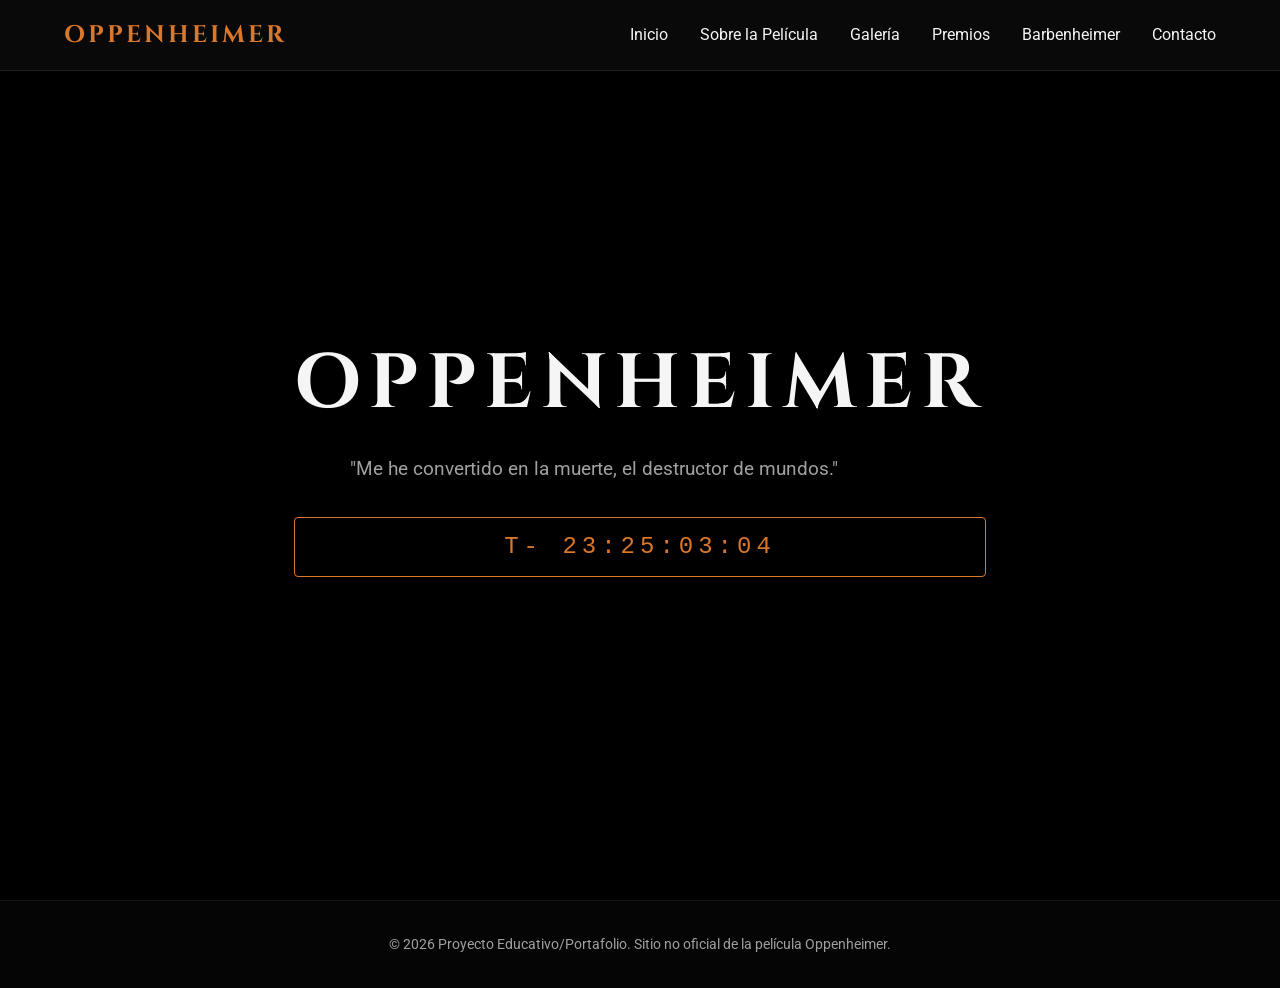
==== index.html @ 6c4d70f6 "Initial commit" ====
<!DOCTYPE html>
<html lang="es">
<head>
    <meta charset="UTF-8">
    <meta name="viewport" content="width=device-width, initial-scale=1.0">
    <title>Oppenheimer | El Destructor de Mundos</title>
    
    <link href="https://fonts.googleapis.com/css2?family=Cinzel:wght@400;700&family=Roboto:wght@300;400;700&display=swap" rel="stylesheet">
    
    <link rel="stylesheet" href="css/styles.css">
</head>
<body>

    <header>
        <nav class="nav-container">
            <a href="index.html" class="logo">OPPENHEIMER</a>
            <ul class="nav-links">
                <li><a href="index.html">Inicio</a></li>
                <li><a href="sobre.html">Sobre la Película</a></li>
                <li><a href="galeria.html">Galería</a></li>
                <li><a href="premios.html">Premios</a></li>
                <li><a href="barbenheimer.html">Barbenheimer</a></li>
                <li><a href="contacto.html">Contacto</a></li>
            </ul>
            <button class="hamburger" aria-label="Menú">
                <span></span><span></span><span></span>
            </button>
        </nav>
    </header>

    <main>
        <section class="hero">
            <video class="hero-video" autoplay loop muted playsinline>
                <source src="img/Particles.mp4" type="video/mp4">
            </video>

            <div class="hero-overlay"></div>

            <div class="hero-content">
                <h1>Oppenheimer</h1>
                <p>"Me he convertido en la muerte, el destructor de mundos."</p>
                <div class="cinematic-timer" id="timer">T- 00:00:00:00</div>
            </div>
        </section>
    </main>

    <footer>
        <p>&copy; 2026 Proyecto Educativo/Portafolio. Sitio no oficial de la película Oppenheimer.</p>
    </footer>

    <script src="js/script.js"></script>
</body>
</html>
---- css/styles.css ----
/* ================= VARIABLES GLOBALES ================= */
:root {
    --bg-color: #0a0a0a;
    --text-main: #f5f5f5;
    --text-muted: #a0a0a0;
    --accent-color: #d9772b; /* Tono fuego/ámbar */
    --font-title: 'Cinzel', serif;
    --font-body: 'Roboto', sans-serif;
    --transition: all 0.3s ease;
}

/* ================= RESET Y BASE ================= */
* { margin: 0; padding: 0; box-sizing: border-box; }
body {
    background-color: var(--bg-color);
    color: var(--text-main);
    font-family: var(--font-body);
    line-height: 1.6;
    overflow-x: hidden;
}
a { text-decoration: none; color: inherit; transition: var(--transition); }
img { max-width: 100%; height: auto; display: block; }

/* ================= NAVEGACIÓN (HEADER) ================= */
header {
    position: fixed;
    top: 0; width: 100%;
    background: rgba(10, 10, 10, 0.9);
    backdrop-filter: blur(10px);
    z-index: 1000;
    border-bottom: 1px solid rgba(255,255,255,0.1);
}
.nav-container {
    display: flex;
    justify-content: space-between;
    align-items: center;
    padding: 1rem 5%;
    max-width: 1400px;
    margin: 0 auto;
}
.logo {
    font-family: var(--font-title);
    font-size: 1.5rem;
    font-weight: 700;
    letter-spacing: 3px;
    color: var(--accent-color);
}
.nav-links {
    display: flex;
    gap: 2rem;
    list-style: none;
}
.nav-links a:hover { color: var(--accent-color); }

/* Menú Hamburguesa */
.hamburger {
    display: none;
    cursor: pointer;
    border: none;
    background: none;
}
.hamburger span {
    display: block;
    width: 25px; height: 2px;
    background-color: var(--text-main);
    margin: 5px 0;
    transition: var(--transition);
}

/* ================= HERO SECTION (INICIO) ================= */
.hero {
    height: 100vh;
    display: flex;
    flex-direction: column;
    justify-content: center;
    align-items: center;
    text-align: center;
    /* Reemplazar con imagen real en producción */
    background: linear-gradient(rgba(0,0,0,0.6), rgba(0,0,0,0.9)), url('hero-placeholder.jpg') center/cover;
    padding: 0 20px;
}
.hero h1 {
    font-family: var(--font-title);
    font-size: clamp(2.5rem, 6vw, 5rem);
    letter-spacing: 8px;
    margin-bottom: 1rem;
    text-transform: uppercase;
}
.hero p {
    font-size: 1.2rem;
    color: var(--text-muted);
    max-width: 600px;
    margin-bottom: 2rem;
}

/* Homenaje innovador al temporizador: Un contador de tiempo cinemático */
.cinematic-timer {
    font-family: monospace;
    font-size: 1.5rem;
    color: var(--accent-color);
    letter-spacing: 5px;
    border: 1px solid var(--accent-color);
    padding: 10px 20px;
    border-radius: 4px;
}

/* ================= FOOTER ================= */
footer {
    text-align: center;
    padding: 2rem;
    background-color: #050505;
    color: var(--text-muted);
    font-size: 0.9rem;
    border-top: 1px solid rgba(255,255,255,0.05);
}

/* ================= RESPONSIVE (MÓVIL) ================= */
@media (max-width: 768px) {
    .hamburger { display: block; }
    .nav-links {
        position: absolute;
        top: 100%; right: -100%;
        width: 100%; height: 100vh;
        background: rgba(10, 10, 10, 0.98);
        flex-direction: column;
        justify-content: center;
        align-items: center;
        transition: var(--transition);
    }
    .nav-links.active { right: 0; }
    /* Animación de la hamburguesa a una "X" */
    .hamburger.active span:nth-child(1) { transform: translateY(7px) rotate(45deg); }
    .hamburger.active span:nth-child(2) { opacity: 0; }
    .hamburger.active span:nth-child(3) { transform: translateY(-7px) rotate(-45deg); }
}

/* ================= CLASES DE UTILIDAD PARA OTRAS PÁGINAS ================= */
.page-header { margin-top: 100px; text-align: center; padding: 2rem 1rem; }
.page-title { font-family: var(--font-title); font-size: 2.5rem; color: var(--accent-color); }
.container { max-width: 1200px; margin: 0 auto; padding: 2rem; }

/* ================= EFECTOS DE GALERÍA MEJORADOS ================= */
.gallery-item {
    cursor: pointer;
}
.gallery-item:focus {
    outline: 3px solid var(--accent-color);
    outline-offset: -3px;
}
/* Capa superpuesta al pasar el cursor */
.gallery-item .overlay {
    position: absolute;
    top: 0; left: 0; width: 100%; height: 100%;
    background: rgba(217, 119, 43, 0.7); /* Tono ámbar translúcido */
    display: flex;
    justify-content: center;
    align-items: center;
    opacity: 0;
    transition: var(--transition);
}
.gallery-item .overlay span {
    color: white;
    font-family: var(--font-title);
    font-size: 1.2rem;
    letter-spacing: 2px;
    transform: translateY(20px);
    transition: var(--transition);
}
.gallery-item:hover .overlay,
.gallery-item:focus .overlay {
    opacity: 1;
}
.gallery-item:hover .overlay span,
.gallery-item:focus .overlay span {
    transform: translateY(0);
}

/* ================= LIGHTBOX ================= */
.lightbox {
    position: fixed;
    top: 0; left: 0; width: 100%; height: 100%;
    background-color: rgba(0, 0, 0, 0.95);
    display: flex;
    justify-content: center;
    align-items: center;
    z-index: 2000;
    opacity: 0;
    visibility: hidden;
    transition: opacity 0.3s ease, visibility 0.3s ease;
    backdrop-filter: blur(5px);
}
.lightbox.active {
    opacity: 1;
    visibility: visible;
}
.lightbox-content {
    max-width: 90%;
    max-height: 90vh;
    transform: scale(0.9);
    transition: transform 0.3s ease;
}
.lightbox.active .lightbox-content {
    transform: scale(1);
}
.lightbox-content img {
    width: 100%;
    height: 100%;
    object-fit: contain;
    box-shadow: 0 10px 40px rgba(0,0,0,0.8);
    border: 1px solid rgba(255,255,255,0.1);
}
.lightbox-close {
    position: absolute;
    top: 20px; right: 30px;
    background: none; border: none;
    color: var(--text-muted);
    font-size: 3rem; cursor: pointer;
    transition: color 0.3s;
    z-index: 2001;
}
.lightbox-close:hover,
.lightbox-close:focus {
    color: var(--accent-color);
    outline: none;
}

/* ================= HERO CON VIDEO LOCAL ================= */
.hero {
    position: relative;
    height: 100vh;
    width: 100%;
    display: flex;
    justify-content: center;
    align-items: center;
    overflow: hidden; 
    background: #000;
}

.hero-video {
    position: absolute;
    top: 0;
    left: 0;
    width: 100%;
    height: 100%;
    /* object-fit: cover es la magia aquí. Asegura que el video cubra toda la pantalla sin deformarse ni achatarse */
    object-fit: cover;
    z-index: 1;
}

/* Capa de sombra para que el texto resalte sobre el fuego/explosiones */
.hero-overlay {
    position: absolute;
    top: 0; left: 0;
    width: 100%; height: 100%;
    background: radial-gradient(circle, rgba(0,0,0,0.5) 0%, rgba(0,0,0,0.9) 100%);
    z-index: 2;
}

.hero-content {
    position: relative;
    z-index: 3;
    text-align: center;
    padding: 0 20px;
}

.hero h1 {
    text-shadow: 0 0 20px rgba(0,0,0,1);
    margin-bottom: 0.5rem;
}
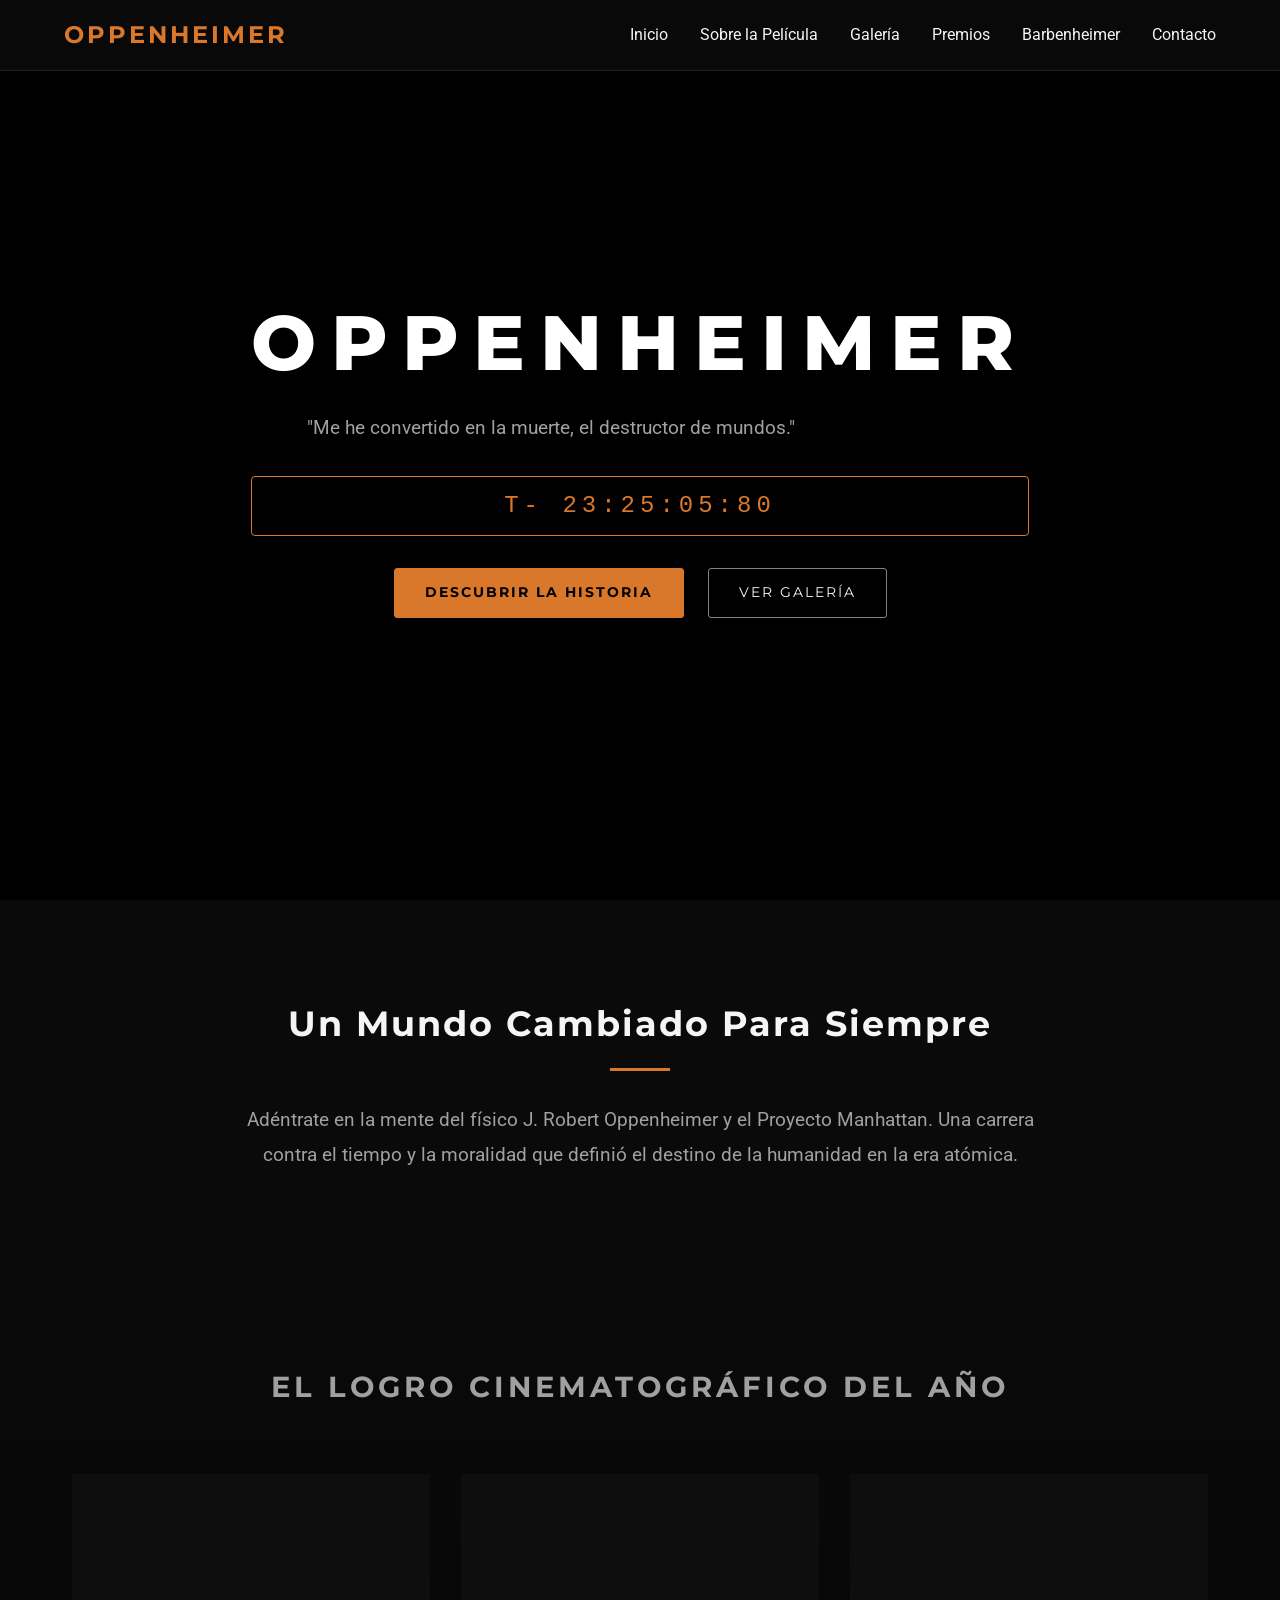
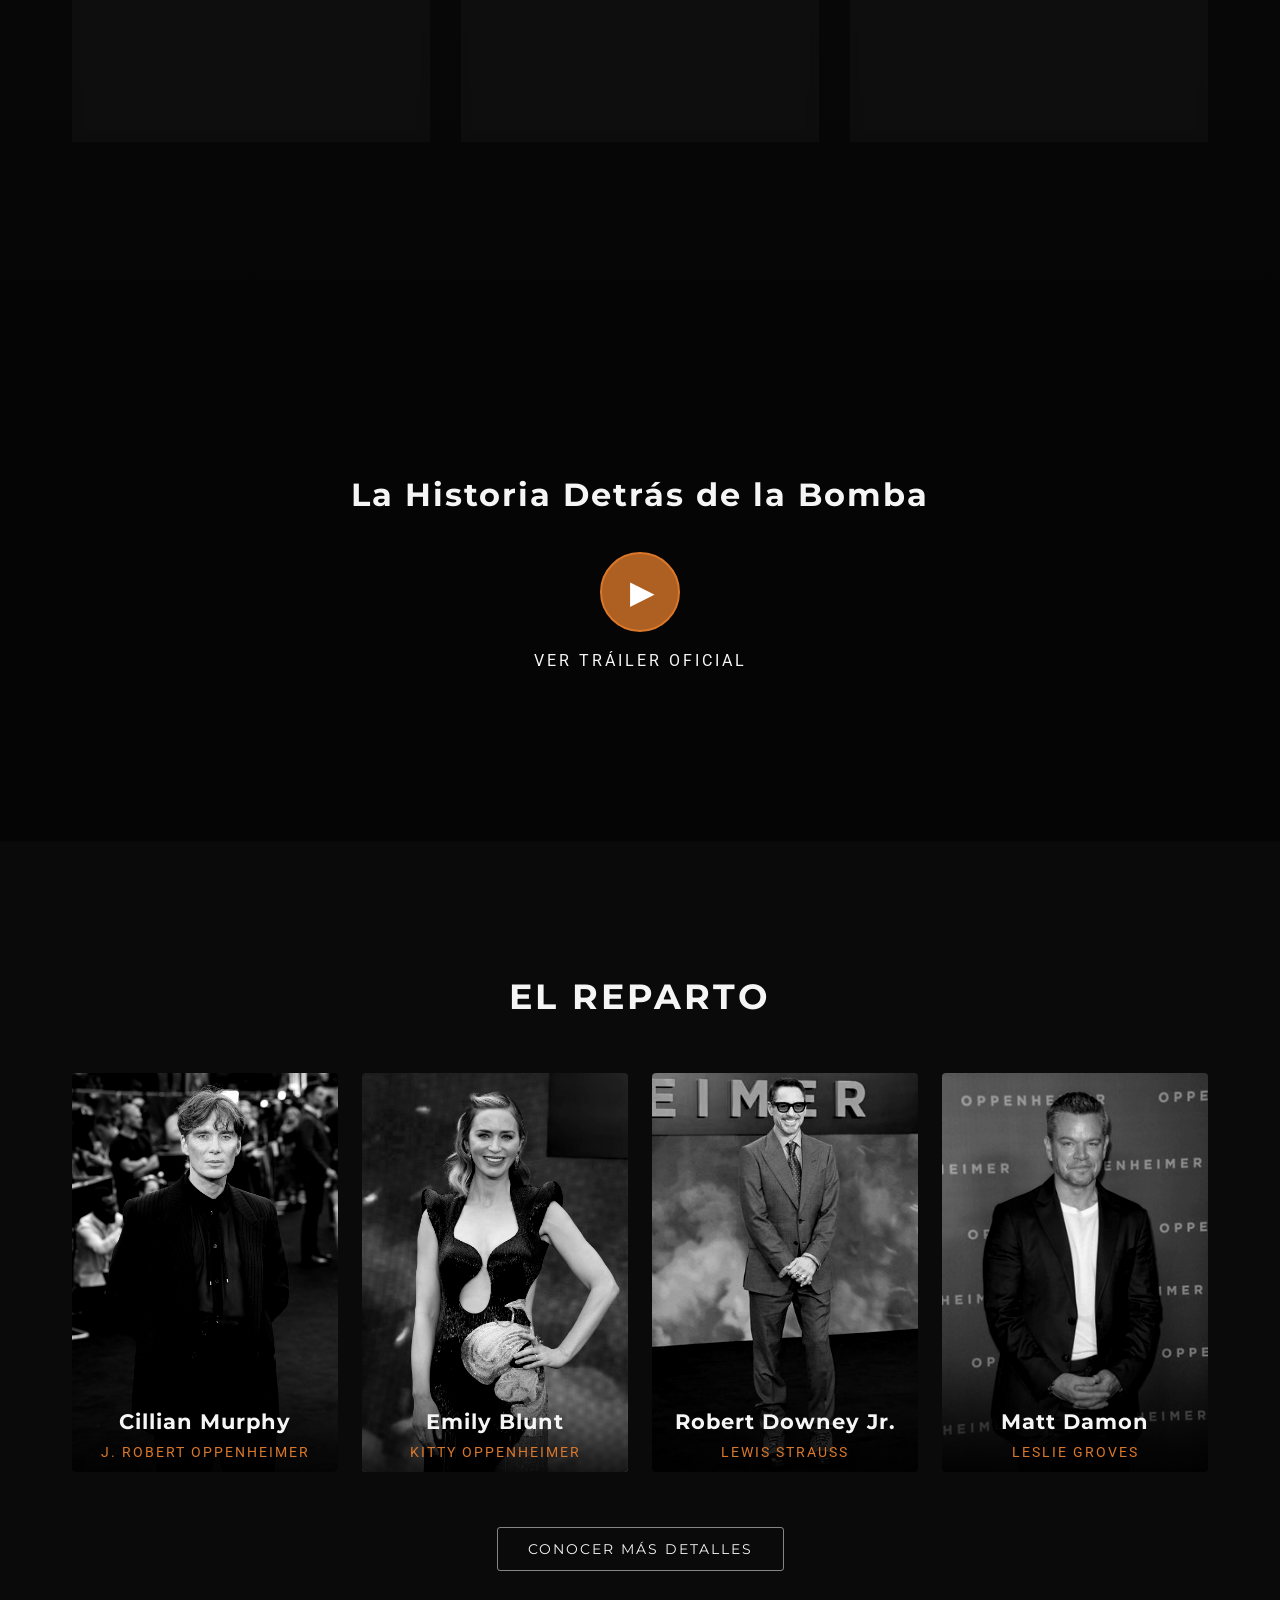
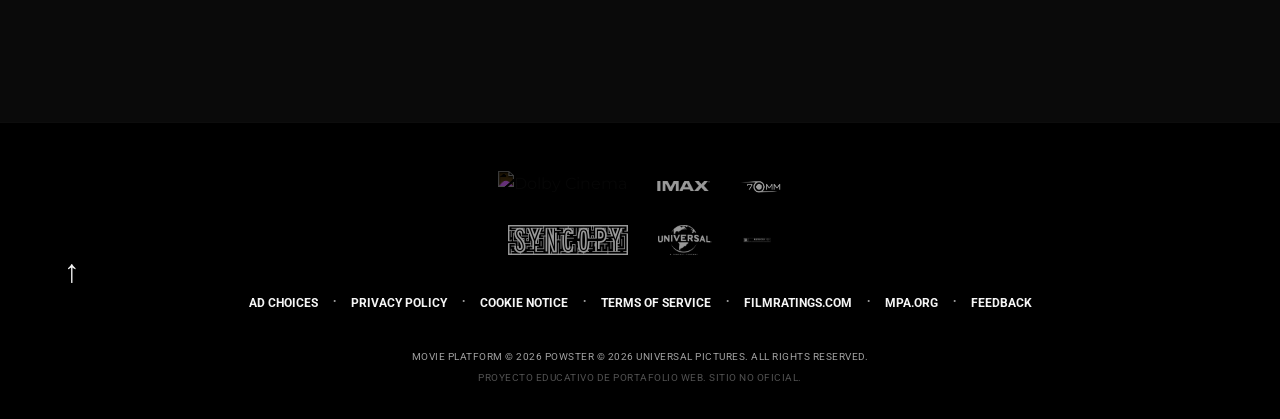
==== commit 18524a5d: "Actualizacion de Inicio Nueva tipografía, apartado de criticas, tráiler y reparto, ademas de un nuev" ====
--- a/index.html
+++ b/index.html
@@ -5,7 +5,7 @@
     <meta name="viewport" content="width=device-width, initial-scale=1.0">
     <title>Oppenheimer | El Destructor de Mundos</title>
     
-    <link href="https://fonts.googleapis.com/css2?family=Cinzel:wght@400;700&family=Roboto:wght@300;400;700&display=swap" rel="stylesheet">
+    <link href="https://fonts.googleapis.com/css2?family=Montserrat:wght@700;800&family=Roboto:wght@300;400;700&display=swap" rel="stylesheet">
     
     <link rel="stylesheet" href="css/styles.css">
 </head>
@@ -37,17 +37,160 @@
             <div class="hero-overlay"></div>
 
             <div class="hero-content">
-                <h1>Oppenheimer</h1>
-                <p>"Me he convertido en la muerte, el destructor de mundos."</p>
-                <div class="cinematic-timer" id="timer">T- 00:00:00:00</div>
+                <h1 class="animate-oppenheimer">Oppenheimer</h1>
+                
+                <p class="animate-fade-up" style="animation-delay: 2.5s;">"Me he convertido en la muerte, el destructor de mundos."</p>
+                <div class="cinematic-timer animate-fade-up" id="timer" style="animation-delay: 3.0s;">T- 00:00:00:00</div>
+                
+                <div class="hero-buttons animate-fade-up" style="animation-delay: 3.5s;">
+                    <a href="sobre.html" class="btn-primary">Descubrir la Historia</a>
+                    <a href="galeria.html" class="btn-secondary">Ver Galería</a>
+                </div>
             </div>
         </section>
+
+        <section class="home-intro container">
+            <div class="intro-content">
+                <h2 class="intro-title">Un Mundo Cambiado Para Siempre</h2>
+                <div class="intro-divider"></div>
+                <p class="intro-text">
+                    Adéntrate en la mente del físico J. Robert Oppenheimer y el Proyecto Manhattan. 
+                    Una carrera contra el tiempo y la moralidad que definió el destino de la humanidad en la era atómica.
+                </p>
+            </div>
+        </section>
+
+        <section class="reviews-section">
+            <div class="container">
+                <h2 class="reviews-title">El Logro Cinematográfico del Año</h2>
+                
+                <div class="reviews-grid">
+                    <div class="review-card animate-fade-up">
+                        <div class="stars">★★★★★</div>
+                        <p class="quote">"Una obra maestra monumental. Visualmente asombrosa y moralmente compleja."</p>
+                        <p class="author">- The New York Times</p>
+                    </div>
+                    
+                    <div class="review-card animate-fade-up" style="animation-delay: 0.2s;">
+                        <div class="stars">★★★★★</div>
+                        <p class="quote">"Christopher Nolan en su máxima expresión. Cillian Murphy entrega la actuación de su vida."</p>
+                        <p class="author">- Empire Magazine</p>
+                    </div>
+                    
+                    <div class="review-card animate-fade-up" style="animation-delay: 0.4s;">
+                        <div class="stars">★★★★★</div>
+                        <p class="quote">"El thriller histórico más tenso, espectacular y fascinante de la década."</p>
+                        <p class="author">- Variety</p>
+                    </div>
+                </div>
+            </div>
+        </section>
+
+        <section class="trailer-section">
+            <div class="trailer-bg">
+                <div class="trailer-overlay"></div>
+                
+                <div class="trailer-content animate-fade-up">
+                    <h2 class="trailer-title">La Historia Detrás de la Bomba</h2>
+                    <button class="play-btn" id="openTrailerBtn" aria-label="Reproducir Tráiler">
+                        <span class="play-icon">▶</span>
+                    </button>
+                    <p class="trailer-subtitle">Ver Tráiler Oficial</p>
+                </div>
+            </div>
+        </section>
+    </main> <div class="video-modal" id="videoModal" aria-hidden="true">
+        <button class="modal-close" id="closeTrailerBtn" aria-label="Cerrar video">&times;</button>
+        <div class="modal-content">
+            <div class="iframe-container" id="iframeContainer"></div>
+        </div>
+    </div>
+
+    <section class="cast-section">
+            <div class="container">
+                <h2 class="section-title animate-fade-up">El Reparto</h2>
+                
+                <div class="cast-grid">
+                    <div class="cast-card animate-fade-up" style="animation-delay: 0.1s;">
+                        <img src="img/Cillian.webp" alt="Cillian Murphy" class="cast-img" onerror="this.src='https://images.unsplash.com/photo-1506794778202-cad84cf45f1d?q=80&w=400&auto=format&fit=crop'; this.style.filter='grayscale(100%)'">
+                        <div class="cast-info">
+                            <h3>Cillian Murphy</h3>
+                            <p>J. Robert Oppenheimer</p>
+                        </div>
+                    </div>
+                    
+                    <div class="cast-card animate-fade-up" style="animation-delay: 0.2s;">
+                        <img src="img/Emily.avif" alt="Emily Blunt" class="cast-img" onerror="this.src='https://images.unsplash.com/photo-1534528741775-53994a69daeb?q=80&w=400&auto=format&fit=crop'; this.style.filter='grayscale(100%)'">
+                        <div class="cast-info">
+                            <h3>Emily Blunt</h3>
+                            <p>Kitty Oppenheimer</p>
+                        </div>
+                    </div>
+                    
+                    <div class="cast-card animate-fade-up" style="animation-delay: 0.3s;">
+                        <img src="img/Robert.jpg" alt="Robert Downey Jr." class="cast-img" onerror="this.src='https://images.unsplash.com/photo-1507003211169-0a1dd7228f2d?q=80&w=400&auto=format&fit=crop'; this.style.filter='grayscale(100%)'">
+                        <div class="cast-info">
+                            <h3>Robert Downey Jr.</h3>
+                            <p>Lewis Strauss</p>
+                        </div>
+                    </div>
+                    
+                    <div class="cast-card animate-fade-up" style="animation-delay: 0.4s;">
+                        <img src="img/Matt.jpg" alt="Matt Damon" class="cast-img" onerror="this.src='https://images.unsplash.com/photo-1492562080023-ab3db95bfbce?q=80&w=400&auto=format&fit=crop'; this.style.filter='grayscale(100%)'">
+                        <div class="cast-info">
+                            <h3>Matt Damon</h3>
+                            <p>Leslie Groves</p>
+                        </div>
+                    </div>
+                </div>
+
+                <div class="cast-action animate-fade-up" style="animation-delay: 0.5s;">
+                    <a href="sobre.html" class="btn-secondary">Conocer más detalles</a>
+                </div>
+            </div>
+        </section>
+
     </main>
 
     <footer>
-        <p>&copy; 2026 Proyecto Educativo/Portafolio. Sitio no oficial de la película Oppenheimer.</p>
+        <button class="back-to-top" id="backToTop" aria-label="Volver arriba">↑</button>
+
+        <div class="footer-content">
+            <div class="footer-logos tech-logos">
+                <img src="img/dolby.png" alt="Dolby Cinema">
+                <img src="img/imax.png" alt="IMAX">
+                <img src="img/70mm.png" alt="70MM FILM">
+            </div>
+
+            <div class="footer-logos studio-logos">
+                <img src="img/Syncopy.png" alt="Syncopy">
+                <img src="img/Universal.png" alt="Universal Pictures">
+                <img src="img/rated-r.png" alt="Rated R"> 
+            </div>
+
+            <ul class="footer-links">
+                <li><a href="#">Ad Choices</a></li>
+                <li class="separator">•</li>
+                <li><a href="#">Privacy Policy</a></li>
+                <li class="separator">•</li>
+                <li><a href="#">Cookie Notice</a></li>
+                <li class="separator">•</li>
+                <li><a href="#">Terms of Service</a></li>
+                <li class="separator">•</li>
+                <li><a href="#">Filmratings.com</a></li>
+                <li class="separator">•</li>
+                <li><a href="#">MPA.ORG</a></li>
+                <li class="separator">•</li>
+                <li><a href="#">Feedback</a></li>
+            </ul>
+
+            <div class="footer-copyright">
+                <p>MOVIE PLATFORM © 2026 POWSTER &copy; 2026 Universal Pictures. ALL RIGHTS RESERVED.</p>
+                <p style="margin-top: 5px; opacity: 0.5;">Proyecto educativo de portafolio web. Sitio no oficial.</p>
+            </div>
+        </div>
     </footer>
 
     <script src="js/script.js"></script>
 </body>
-</html>+</html>
--- a/css/styles.css
+++ b/css/styles.css
@@ -3,8 +3,9 @@
     --bg-color: #0a0a0a;
     --text-main: #f5f5f5;
     --text-muted: #a0a0a0;
-    --accent-color: #d9772b; /* Tono fuego/ámbar */
-    --font-title: 'Cinzel', serif;
+    --accent-color: #d9772b; 
+    /* Cambiamos Cinzel por Montserrat */
+    --font-title: 'Montserrat', sans-serif;
     --font-body: 'Roboto', sans-serif;
     --transition: all 0.3s ease;
 }
@@ -82,9 +83,11 @@
 .hero h1 {
     font-family: var(--font-title);
     font-size: clamp(2.5rem, 6vw, 5rem);
-    letter-spacing: 8px;
+    font-weight: 800; /* Extra bold para Montserrat */
+    text-transform: uppercase;
+    text-shadow: 0 0 20px rgba(0,0,0,1);
     margin-bottom: 1rem;
-    text-transform: uppercase;
+    color: white;
 }
 .hero p {
     font-size: 1.2rem;
@@ -105,13 +108,126 @@
 }
 
 /* ================= FOOTER ================= */
+/* ================= FOOTER ESTILO HOLLYWOOD ================= */
 footer {
-    text-align: center;
-    padding: 2rem;
-    background-color: #050505;
+    background-color: #000; /* Fondo negro puro como en la imagen */
+    padding: 3rem 5% 2rem 5%; /* Más espacio arriba y abajo */
+    border-top: 1px solid rgba(255,255,255,0.05);
+    position: relative;
+    font-family: var(--font-body);
+}
+
+.footer-content {
+    max-width: 1200px;
+    margin: 0 auto;
+    display: flex;
+    flex-direction: column;
+    align-items: center;
+    gap: 1.5rem;
+}
+
+/* El botón de flecha a la izquierda */
+.back-to-top {
+    position: absolute;
+    left: 5%;
+    top: 50%;
+    transform: translateY(-50%);
+    background: transparent;
+    border: none;
+    color: var(--text-main);
+    font-size: 2rem;
+    font-weight: 300;
+    cursor: pointer;
+    transition: var(--transition);
+}
+
+.back-to-top:hover {
+    color: var(--accent-color);
+    transform: translateY(-50%) scale(1.2); /* Efecto al pasar el mouse */
+}
+
+/* Estructura para los logos */
+.footer-logos {
+    display: flex;
+    flex-wrap: wrap;
+    justify-content: center;
+    align-items: center;
+    gap: 30px;
+}
+
+/* Estilos de los logos */
+.footer-logos img {
+    height: 30px; 
+    /* AQUÍ ESTÁ LA MAGIA: invert(1) vuelve el negro en blanco puro */
+    filter: invert(1);
+    opacity: 0.6; /* Los dejamos un poco transparentes para que no brillen demasiado */
+    transition: var(--transition);
+    
+    color: var(--text-main); 
+    font-family: var(--font-title);
+}
+
+/* Al pasar el mouse */
+.footer-logos img:hover {
+    opacity: 1; /* Al pasar el mouse se vuelven 100% blancos y opacos */
+    /* Mantenemos el invert(1) para que sigan siendo blancos */
+    filter: invert(1);
+}
+
+/* Enlaces legales */
+.footer-links {
+    display: flex;
+    flex-wrap: wrap;
+    justify-content: center;
+    align-items: center;
+    list-style: none;
+    gap: 15px;
+    margin-top: 10px;
+}
+
+.footer-links a {
+    color: var(--text-main);
+    font-size: 0.75rem;
+    font-weight: bold;
+    text-transform: uppercase;
+}
+
+.footer-links a:hover {
+    color: var(--accent-color);
+}
+
+.footer-links .separator {
     color: var(--text-muted);
-    font-size: 0.9rem;
-    border-top: 1px solid rgba(255,255,255,0.05);
+    font-size: 0.6rem;
+}
+
+/* Copyright */
+.footer-copyright {
+    text-align: center;
+    font-size: 0.65rem;
+    color: var(--text-muted);
+    text-transform: uppercase;
+    letter-spacing: 0.5px;
+    margin-top: 10px;
+}
+
+/* Ajustes para teléfonos móviles */
+@media (max-width: 768px) {
+    .back-to-top {
+        position: relative;
+        left: auto;
+        top: auto;
+        transform: none;
+        margin-bottom: 2rem;
+        display: block;
+        width: 100%;
+    }
+    .back-to-top:hover {
+        transform: scale(1.1);
+    }
+    .footer-logos img {
+        height: 25px; /* Logos un poco más chicos en móvil */
+    }
 }
 
 /* ================= RESPONSIVE (MÓVIL) ================= */
@@ -266,4 +382,414 @@
 .hero h1 {
     text-shadow: 0 0 20px rgba(0,0,0,1);
     margin-bottom: 0.5rem;
+}
+
+/* ================= ANIMACIONES DE ENTRADA ================= */
+@keyframes fadeInUp {
+    from {
+        opacity: 0;
+        transform: translateY(30px);
+    }
+    to {
+        opacity: 1;
+        transform: translateY(0);
+    }
+}
+
+.animate-fade-up {
+    opacity: 0; /* Oculto inicialmente */
+    animation: fadeInUp 1s cubic-bezier(0.2, 0.8, 0.2, 1) forwards;
+}
+
+/* ================= BOTONES DEL HERO ================= */
+.hero-buttons {
+    margin-top: 2rem;
+    display: flex;
+    gap: 1.5rem;
+    justify-content: center;
+    flex-wrap: wrap; /* Para que en móviles se apilen si no caben */
+}
+
+.btn-primary, .btn-secondary {
+    padding: 12px 30px;
+    font-family: var(--font-title);
+    text-transform: uppercase;
+    letter-spacing: 2px;
+    font-size: 0.9rem;
+    border-radius: 3px;
+    transition: var(--transition);
+}
+
+.btn-primary {
+    background-color: var(--accent-color);
+    color: #000;
+    border: 1px solid var(--accent-color);
+    font-weight: bold;
+}
+
+.btn-primary:hover {
+    background-color: transparent;
+    color: var(--accent-color);
+    box-shadow: 0 0 15px rgba(217, 119, 43, 0.5);
+}
+
+.btn-secondary {
+    background-color: transparent;
+    color: var(--text-main);
+    border: 1px solid rgba(255, 255, 255, 0.5);
+}
+
+.btn-secondary:hover {
+    border-color: var(--text-main);
+    background-color: rgba(255, 255, 255, 0.1);
+}
+
+/* ================= SECCIÓN DE INTRODUCCIÓN (HOME) ================= */
+.home-intro {
+    padding: 6rem 20px;
+    text-align: center;
+    background-color: var(--bg-color);
+    position: relative;
+    z-index: 5; /* Para asegurar que pase por encima del footer */
+}
+
+.intro-content {
+    max-width: 800px;
+    margin: 0 auto;
+}
+
+.intro-title {
+    font-family: var(--font-title);
+    font-size: 2.2rem;
+    color: var(--text-main);
+    margin-bottom: 1rem;
+    letter-spacing: 2px;
+}
+
+.intro-divider {
+    width: 60px;
+    height: 3px;
+    background-color: var(--accent-color);
+    margin: 0 auto 2rem auto;
+}
+
+.intro-text {
+    font-size: 1.2rem;
+    color: var(--text-muted);
+    line-height: 1.8;
+}
+
+/* ================= ANIMACIÓN ESTILO OPPENHEIMER (TÍTULO PRINCIPAL) ================= */
+@keyframes oppenheimerReveal {
+    0% {
+        opacity: 0;
+        filter: blur(20px); /* Empieza súper borroso, como humo/radiación */
+        letter-spacing: 40px; /* Letras muy separadas */
+        transform: scale(1.15); /* Ligeramente más grande */
+    }
+    40% {
+        opacity: 0.8;
+        filter: blur(5px); /* Se va enfocando */
+    }
+    100% {
+        opacity: 1;
+        filter: blur(0); /* Nítido al final */
+        letter-spacing: 15px; /* El espaciado oficial que configuramos */
+        transform: scale(1); /* Tamaño normal */
+    }
+}
+
+.animate-oppenheimer {
+    opacity: 0;
+    /* La animación dura 4 segundos para máxima tensión dramática */
+    animation: oppenheimerReveal 4s cubic-bezier(0.25, 0.1, 0.25, 1) forwards;
+}
+
+/* ================= SECCIÓN DE CRÍTICAS ================= */
+.reviews-section {
+    background: linear-gradient(to bottom, var(--bg-color), #050505);
+    padding: 4rem 20px 8rem 20px;
+    text-align: center;
+}
+
+.reviews-title {
+    font-family: var(--font-title);
+    font-size: 1.8rem;
+    color: var(--text-muted);
+    text-transform: uppercase;
+    letter-spacing: 4px;
+    margin-bottom: 4rem;
+}
+
+.reviews-grid {
+    display: grid;
+    grid-template-columns: repeat(auto-fit, minmax(300px, 1fr));
+    gap: 2rem;
+    max-width: 1200px;
+    margin: 0 auto;
+}
+
+.review-card {
+    background: rgba(25, 25, 25, 0.4);
+    border-top: 2px solid var(--accent-color); /* Línea naranja superior */
+    padding: 2.5rem 2rem;
+    border-radius: 4px;
+    transition: var(--transition);
+    /* Aplicamos un ligero desenfoque al fondo de la tarjeta */
+    backdrop-filter: blur(5px); 
+}
+
+.review-card:hover {
+    transform: translateY(-10px); /* Se levanta al pasar el mouse */
+    background: rgba(25, 25, 25, 0.8);
+    box-shadow: 0 10px 30px rgba(0,0,0,0.5);
+}
+
+.stars {
+    color: var(--accent-color);
+    font-size: 1.5rem;
+    margin-bottom: 1rem;
+    letter-spacing: 2px;
+}
+
+.quote {
+    font-size: 1.1rem;
+    font-style: italic;
+    color: var(--text-main);
+    line-height: 1.6;
+    margin-bottom: 1.5rem;
+}
+
+.author {
+    font-family: var(--font-title);
+    font-size: 0.85rem;
+    font-weight: 700;
+    color: var(--text-muted);
+    text-transform: uppercase;
+    letter-spacing: 1px;
+}
+
+/* ================= SECCIÓN DEL TRÁILER ================= */
+.trailer-section {
+    width: 100%;
+    position: relative;
+    padding: 0;
+}
+
+.trailer-bg {
+    position: relative;
+    height: 60vh;
+    min-height: 400px;
+    display: flex;
+    justify-content: center;
+    align-items: center;
+    /* Nota: Reemplaza esto con una foto espectacular de la peli en tu carpeta img/ */
+    background: url('/OppenherimerWeb/img/Explocion.jpeg') center/cover no-repeat;
+    background-color: #111; /* Fondo de seguridad por si no hay imagen */
+}
+
+.trailer-overlay {
+    position: absolute;
+    top: 0; left: 0; width: 100%; height: 100%;
+    background: rgba(0,0,0,0.7);
+    transition: var(--transition);
+}
+
+.trailer-bg:hover .trailer-overlay {
+    background: rgba(0,0,0,0.5); /* Se aclara al pasar el mouse */
+}
+
+.trailer-content {
+    position: relative;
+    z-index: 2;
+    text-align: center;
+}
+
+.trailer-title {
+    font-family: var(--font-title);
+    font-size: 2rem;
+    color: var(--text-main);
+    margin-bottom: 2rem;
+    letter-spacing: 2px;
+}
+
+/* El botón de Play */
+.play-btn {
+    width: 80px;
+    height: 80px;
+    border-radius: 50%;
+    background: rgba(217, 119, 43, 0.8); /* Tono ámbar */
+    border: 2px solid var(--accent-color);
+    color: #fff;
+    font-size: 2rem;
+    display: flex;
+    justify-content: center;
+    align-items: center;
+    margin: 0 auto 1rem auto;
+    cursor: pointer;
+    /* Efecto de rebote al crecer */
+    transition: all 0.4s cubic-bezier(0.175, 0.885, 0.32, 1.275);
+    padding-left: 5px; /* Centra visualmente el icono del triángulo */
+}
+
+.play-btn:hover {
+    transform: scale(1.15);
+    background: var(--accent-color);
+    box-shadow: 0 0 30px rgba(217, 119, 43, 0.6); /* Brillo radiactivo */
+}
+
+.trailer-subtitle {
+    font-size: 1rem;
+    color: var(--text-main);
+    text-transform: uppercase;
+    letter-spacing: 3px;
+    margin-top: 15px;
+}
+
+/* ================= MODAL DEL VIDEO ================= */
+.video-modal {
+    position: fixed;
+    top: 0; left: 0; width: 100%; height: 100%;
+    background-color: rgba(0, 0, 0, 0.95);
+    display: flex;
+    justify-content: center;
+    align-items: center;
+    z-index: 3000; /* Súper alto para estar por encima de todo */
+    opacity: 0;
+    visibility: hidden;
+    transition: opacity 0.3s ease, visibility 0.3s ease;
+    backdrop-filter: blur(10px);
+}
+
+.video-modal.active {
+    opacity: 1;
+    visibility: visible;
+}
+
+.modal-content {
+    width: 90%;
+    max-width: 1000px;
+    transform: scale(0.9);
+    transition: transform 0.3s ease;
+}
+
+.video-modal.active .modal-content {
+    transform: scale(1);
+}
+
+/* El contenedor mantiene la proporción 16:9 del cine */
+.iframe-container {
+    position: relative;
+    width: 100%;
+    padding-bottom: 56.25%; 
+    background: #000;
+    box-shadow: 0 10px 40px rgba(0,0,0,0.8);
+    border: 1px solid rgba(255,255,255,0.1);
+}
+
+.iframe-container iframe {
+    position: absolute;
+    top: 0; left: 0; width: 100%; height: 100%;
+}
+
+.modal-close {
+    position: absolute;
+    top: 20px; right: 30px;
+    background: none; border: none;
+    color: var(--text-muted);
+    font-size: 3rem; cursor: pointer;
+    transition: color 0.3s;
+    z-index: 3001;
+}
+
+.modal-close:hover {
+    color: var(--accent-color);
+}
+
+/* ================= SECCIÓN DE REPARTO ================= */
+.cast-section {
+    padding: 6rem 20px 8rem 20px;
+    background-color: var(--bg-color); /* Fondo oscuro liso */
+}
+
+.section-title {
+    font-family: var(--font-title);
+    font-size: 2.2rem;
+    color: var(--text-main);
+    text-align: center;
+    margin-bottom: 3rem;
+    text-transform: uppercase;
+    letter-spacing: 3px;
+}
+
+.cast-grid {
+    display: grid;
+    /* Esto hace que las tarjetas se adapten solas: en PC se ven 4, en tablet 2 y en móvil 1 */
+    grid-template-columns: repeat(auto-fit, minmax(220px, 1fr));
+    gap: 1.5rem;
+    max-width: 1200px;
+    margin: 0 auto;
+}
+
+.cast-card {
+    position: relative;
+    border-radius: 4px;
+    overflow: hidden;
+    cursor: pointer;
+    background: #111;
+    aspect-ratio: 2/3; /* Proporción obligatoria de retrato fotográfico */
+}
+
+/* Imagen base en Blanco y Negro */
+.cast-img {
+    width: 100%;
+    height: 100%;
+    object-fit: cover;
+    filter: grayscale(100%) contrast(120%);
+    transition: all 0.5s cubic-bezier(0.25, 0.46, 0.45, 0.94);
+}
+
+/* Efecto al pasar el mouse: Vuelve a color y hace un leve zoom */
+.cast-card:hover .cast-img {
+    filter: grayscale(0%) contrast(100%);
+    transform: scale(1.08);
+}
+
+/* Información del actor (Nombres) */
+.cast-info {
+    position: absolute;
+    bottom: 0;
+    left: 0;
+    width: 100%;
+    padding: 3rem 1rem 1.5rem 1rem;
+    /* Gradiente oscuro de abajo hacia arriba para que el texto se lea bien */
+    background: linear-gradient(to top, rgba(0,0,0,0.95) 0%, rgba(0,0,0,0) 100%);
+    text-align: center;
+    transform: translateY(15px); /* Un poco bajado por defecto */
+    transition: all 0.4s ease;
+}
+
+.cast-card:hover .cast-info {
+    transform: translateY(0); /* Sube al pasar el mouse */
+}
+
+.cast-info h3 {
+    font-family: var(--font-title);
+    color: var(--text-main);
+    font-size: 1.3rem;
+    margin-bottom: 0.2rem;
+    letter-spacing: 1px;
+}
+
+.cast-info p {
+    color: var(--accent-color); /* El color naranja/ámbar */
+    font-size: 0.85rem;
+    text-transform: uppercase;
+    letter-spacing: 2px;
+}
+
+/* Botón central debajo del reparto */
+.cast-action {
+    text-align: center;
+    margin-top: 4rem;
 }
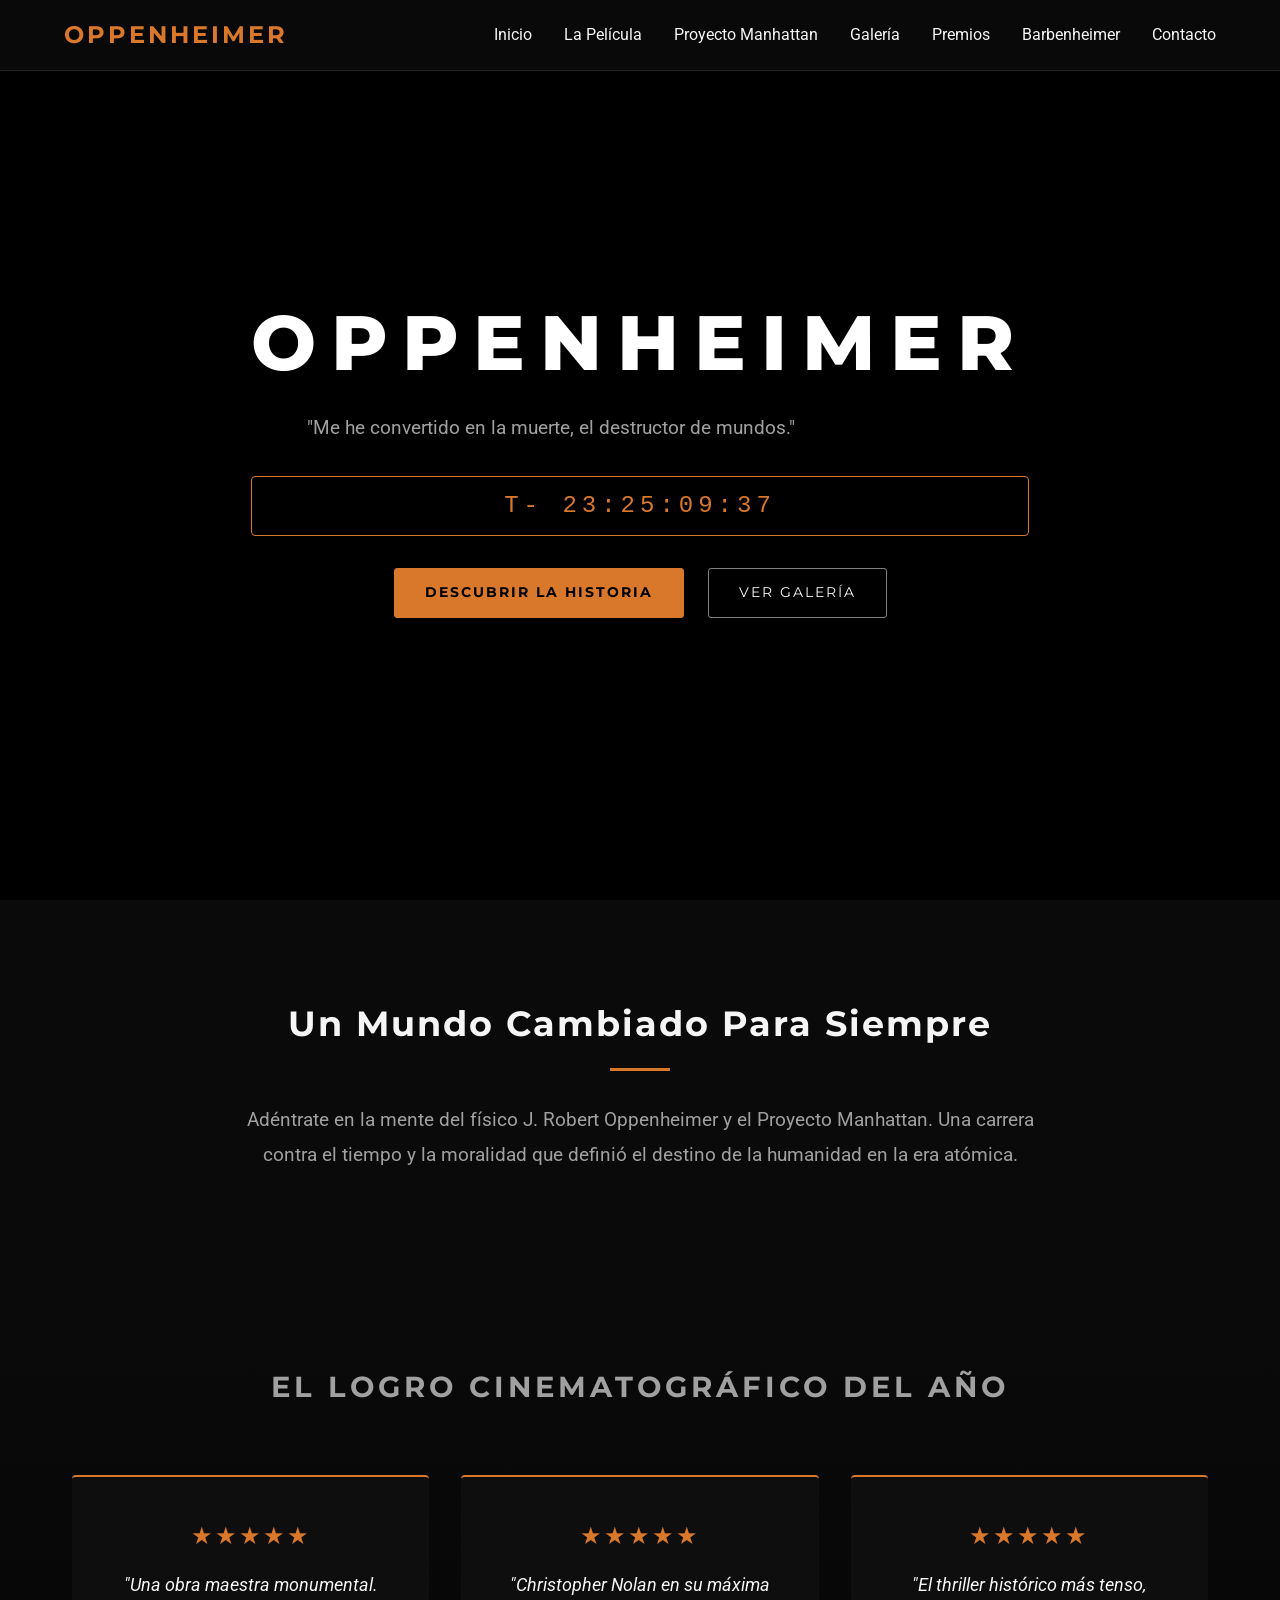
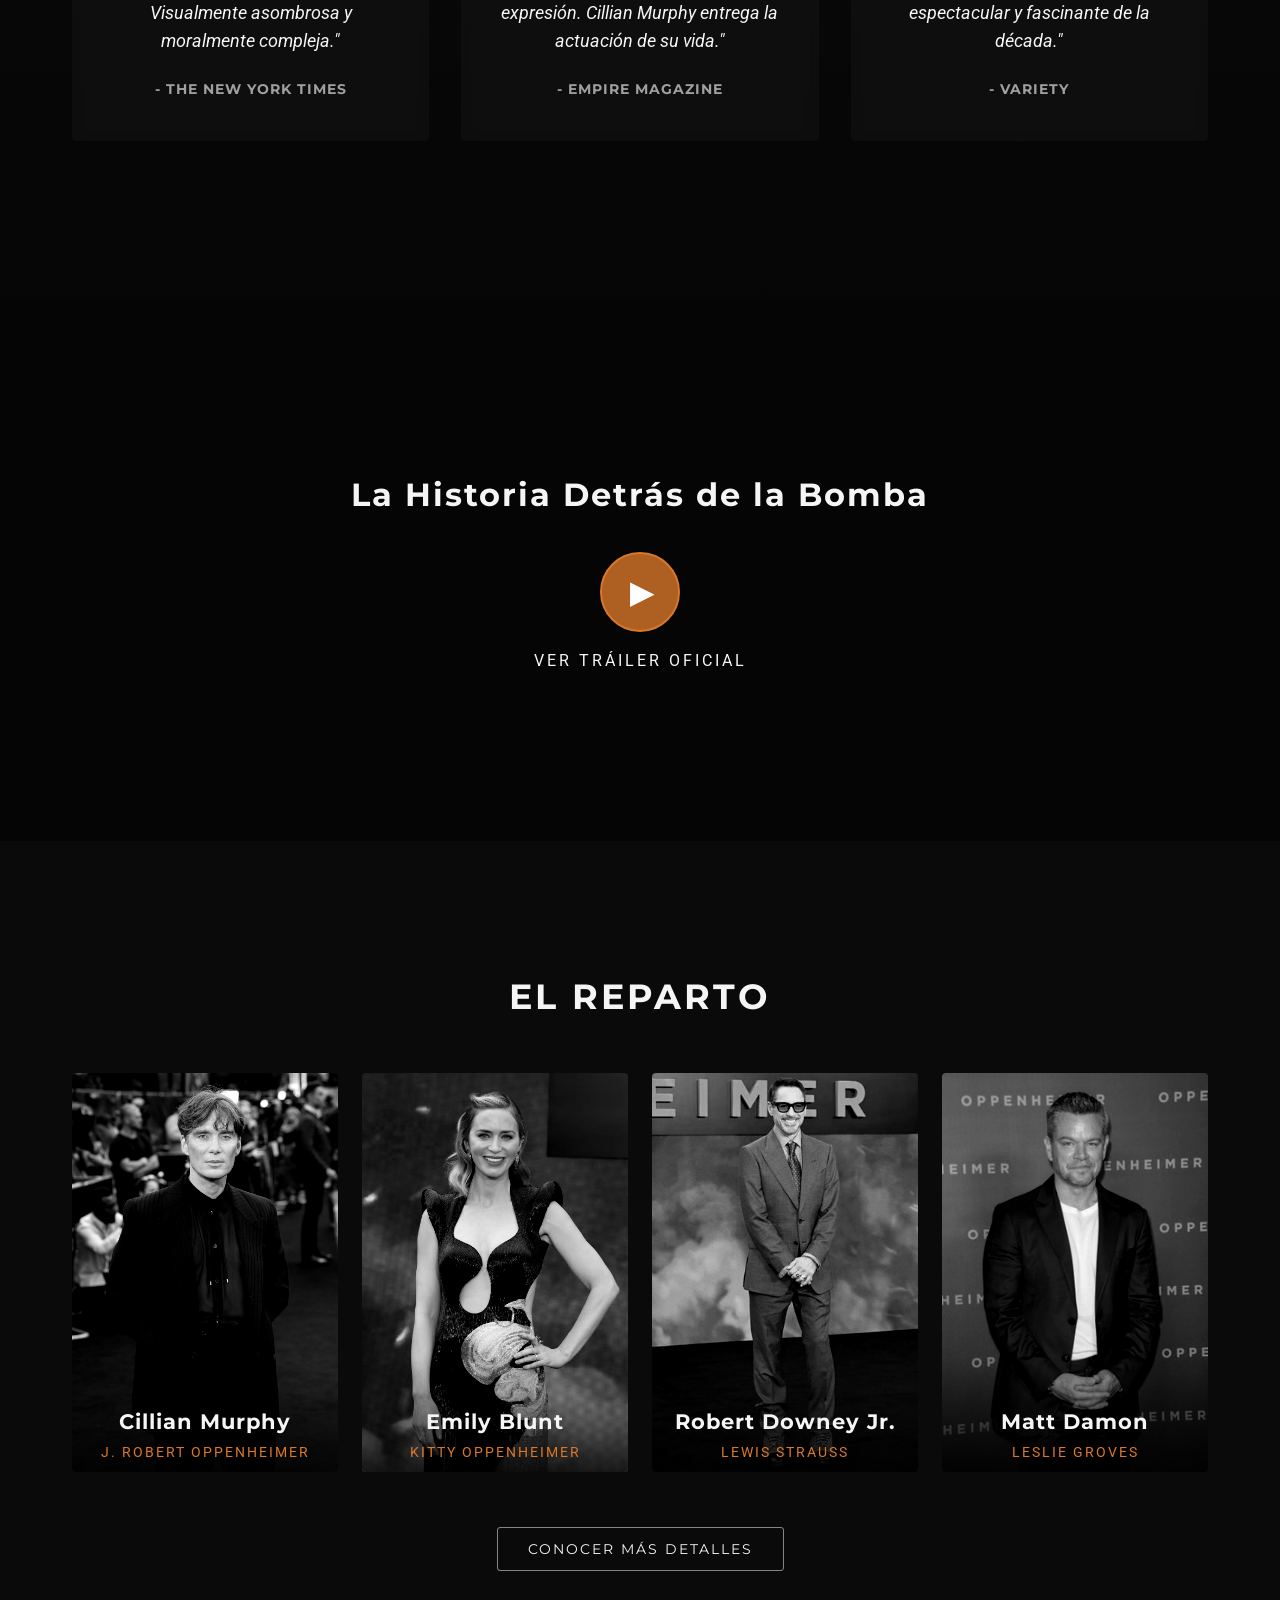
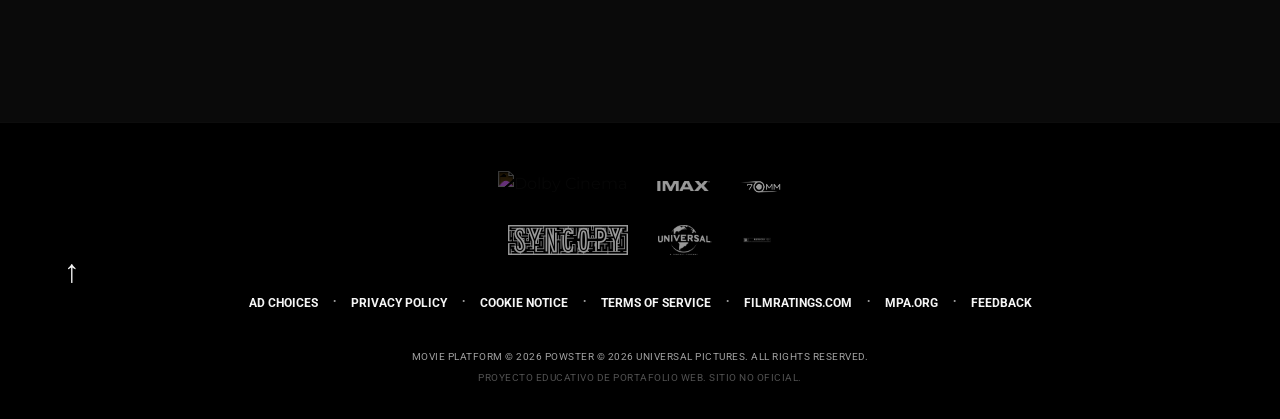
==== commit 42350dab: "Actualización y nuevo pagina Actualización del apartado "La pelicula", sumando una sinopsis de la pe" ====
--- a/index.html
+++ b/index.html
@@ -4,6 +4,7 @@
     <meta charset="UTF-8">
     <meta name="viewport" content="width=device-width, initial-scale=1.0">
     <title>Oppenheimer | El Destructor de Mundos</title>
+    <link rel="icon" href="img/Icono.webp" type="image/webp">
     
     <link href="https://fonts.googleapis.com/css2?family=Montserrat:wght@700;800&family=Roboto:wght@300;400;700&display=swap" rel="stylesheet">
     
@@ -16,7 +17,9 @@
             <a href="index.html" class="logo">OPPENHEIMER</a>
             <ul class="nav-links">
                 <li><a href="index.html">Inicio</a></li>
-                <li><a href="sobre.html">Sobre la Película</a></li>
+                <li><a href="sobre.html">La Película</a></li>
+                <li><a href="historia.html">Proyecto Manhattan</a></li>
+                
                 <li><a href="galeria.html">Galería</a></li>
                 <li><a href="premios.html">Premios</a></li>
                 <li><a href="barbenheimer.html">Barbenheimer</a></li>
--- a/css/styles.css
+++ b/css/styles.css
@@ -584,7 +584,7 @@
     justify-content: center;
     align-items: center;
     /* Nota: Reemplaza esto con una foto espectacular de la peli en tu carpeta img/ */
-    background: url('/OppenherimerWeb/img/Explocion.jpeg') center/cover no-repeat;
+    background: url('../img/Explocion.jpeg') center/cover no-repeat;
     background-color: #111; /* Fondo de seguridad por si no hay imagen */
 }
 
@@ -792,4 +792,50 @@
 .cast-action {
     text-align: center;
     margin-top: 4rem;
+}
+
+/* ================= PRODUCCIÓN / DETRÁS DE CÁMARA ================= */
+.production-grid {
+    display: grid;
+    grid-template-columns: repeat(auto-fit, minmax(280px, 1fr));
+    gap: 2rem;
+    margin-bottom: 2rem;
+}
+
+.prod-card {
+    background: rgba(20, 20, 20, 0.6);
+    border: 1px solid rgba(255, 255, 255, 0.05);
+    padding: 2.5rem 2rem;
+    border-radius: 4px;
+    text-align: center;
+    transition: var(--transition);
+    backdrop-filter: blur(5px);
+}
+
+.prod-card:hover {
+    background: rgba(30, 30, 30, 0.9);
+    border-color: var(--accent-color);
+    transform: translateY(-5px);
+    box-shadow: 0 10px 30px rgba(0,0,0,0.5);
+}
+
+.prod-icon {
+    font-size: 2.5rem;
+    margin-bottom: 1.5rem;
+    /* Un pequeño truco para quitarle el saturado de color a los emojis si se ven muy brillantes */
+    filter: sepia(0.5) hue-rotate(-30deg);
+}
+
+.prod-title {
+    font-family: var(--font-title);
+    color: var(--text-main);
+    font-size: 1.3rem;
+    margin-bottom: 1rem;
+    letter-spacing: 1px;
+}
+
+.prod-text {
+    color: var(--text-muted);
+    font-size: 0.95rem;
+    line-height: 1.7;
 }
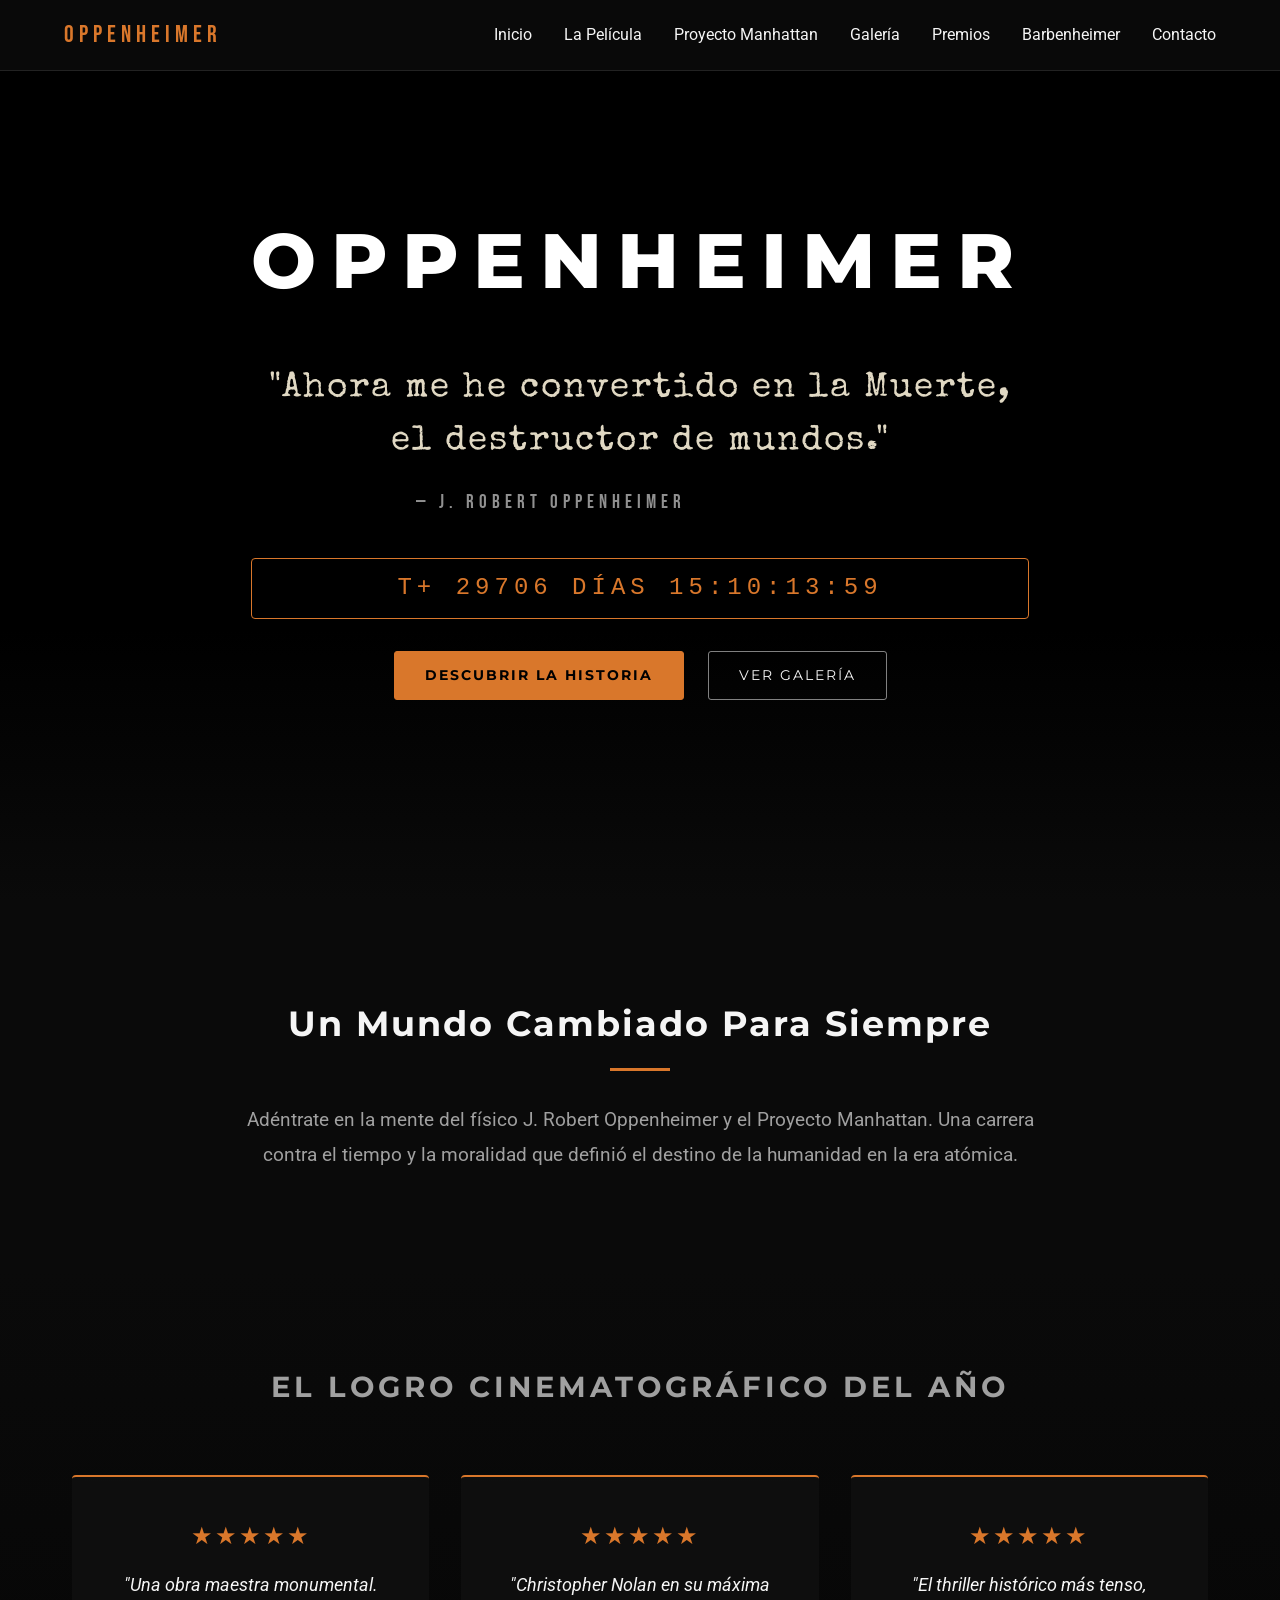
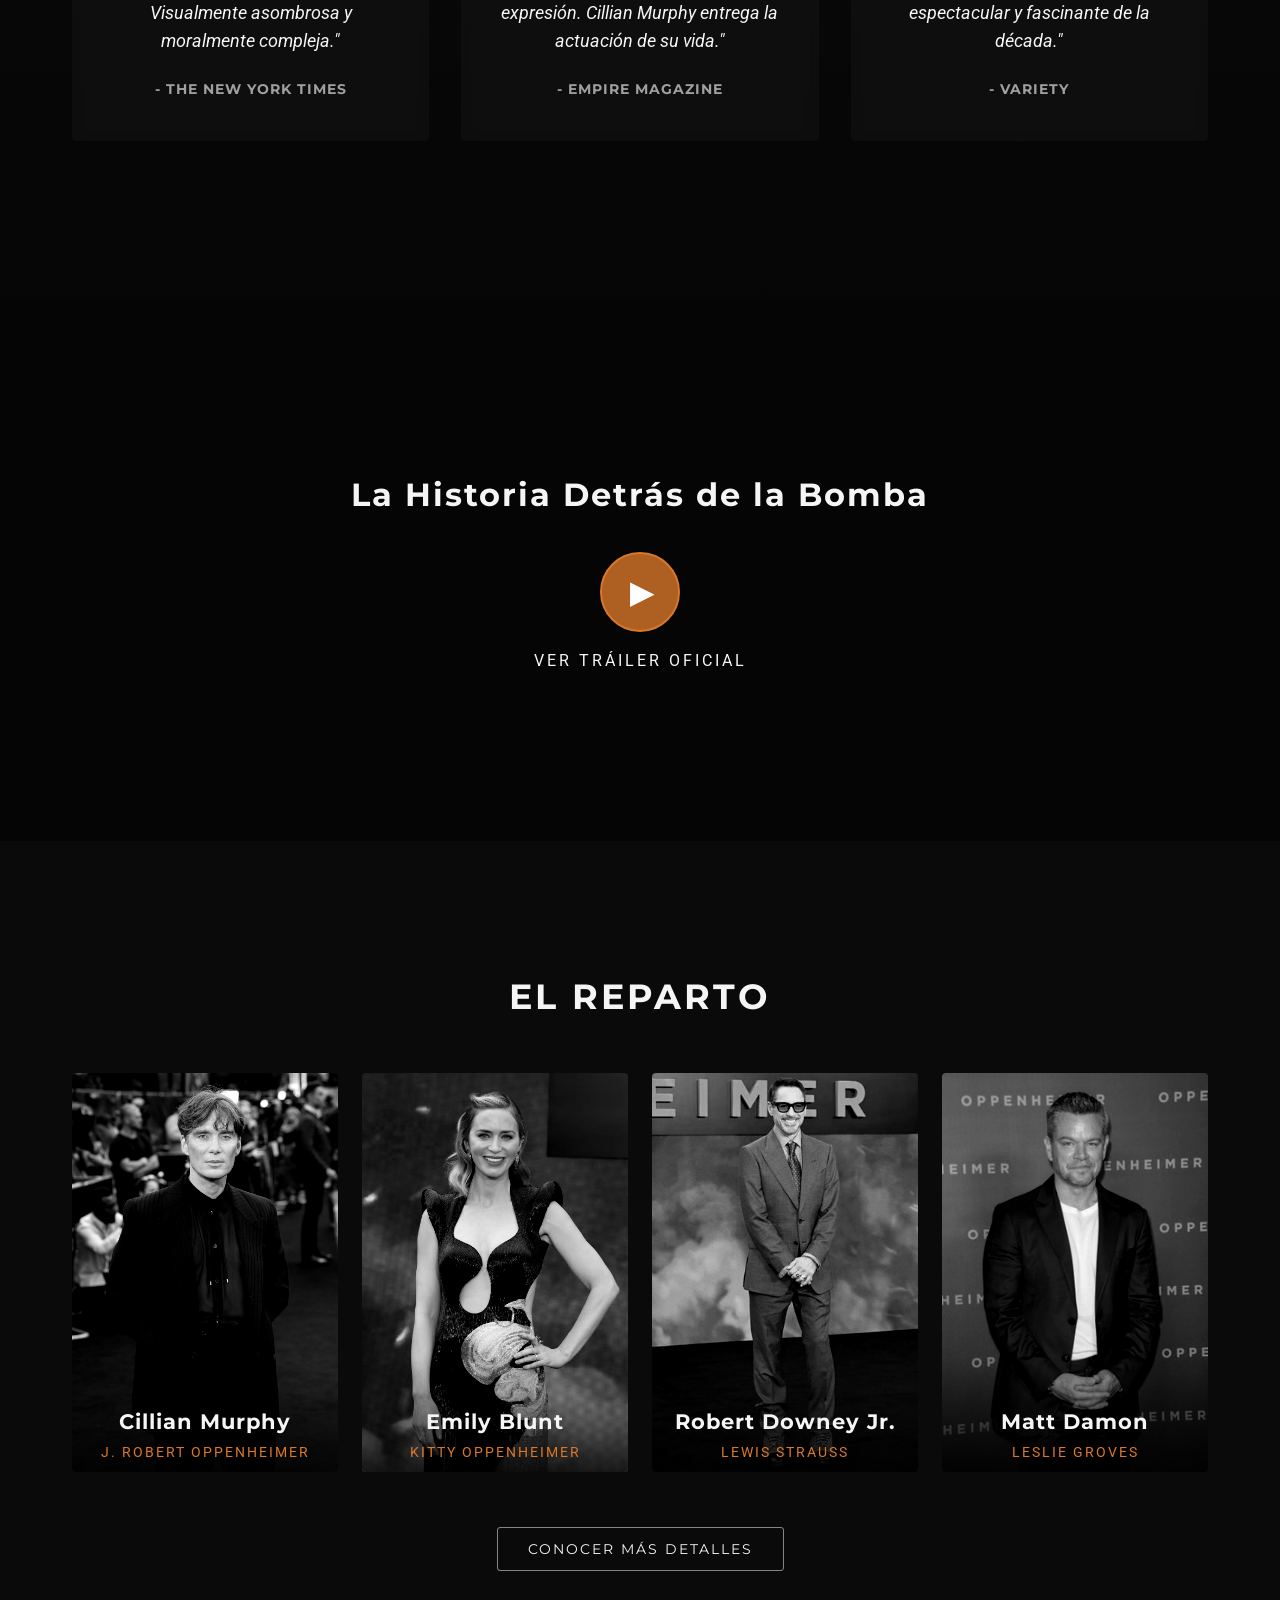
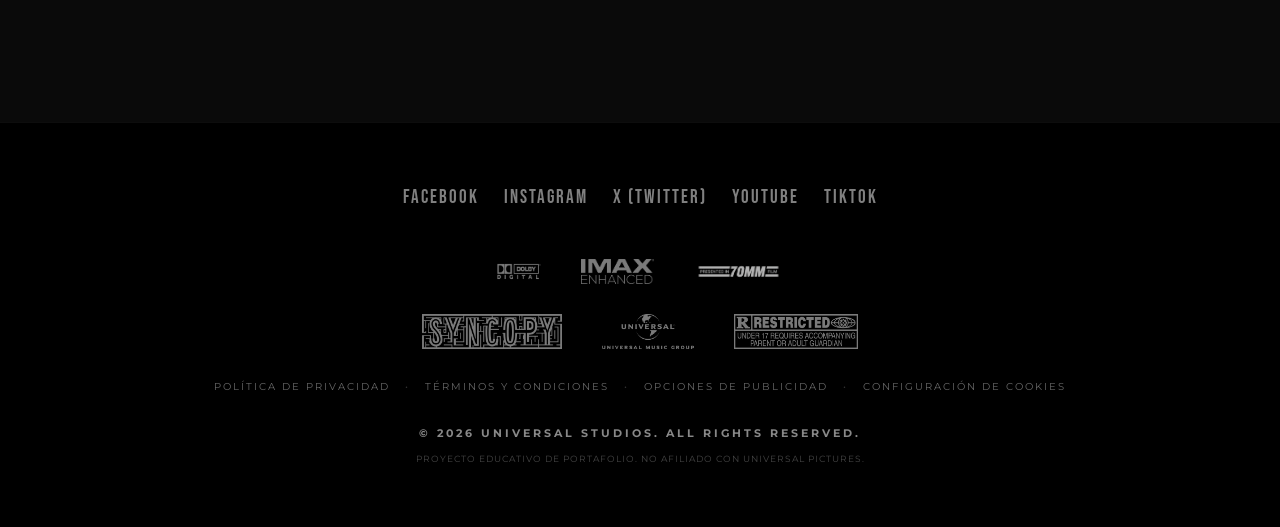
==== commit 667f1ec9: "Actualización general grande Se actualizo el footer nuevamente agregando redes sociales, se hizo la " ====
--- a/index.html
+++ b/index.html
@@ -7,7 +7,8 @@
     <link rel="icon" href="img/Icono.webp" type="image/webp">
     
     <link href="https://fonts.googleapis.com/css2?family=Montserrat:wght@700;800&family=Roboto:wght@300;400;700&display=swap" rel="stylesheet">
-    
+    <link href="https://fonts.googleapis.com/css2?family=Playfair+Display:ital,wght@1,700&display=swap" rel="stylesheet">
+    <link href="https://fonts.googleapis.com/css2?family=Montserrat:wght@400;700;900&family=Bebas+Neue&family=Special+Elite&family=Playfair+Display:ital,wght@1,700&display=swap" rel="stylesheet">
     <link rel="stylesheet" href="css/styles.css">
 </head>
 <body>
@@ -42,7 +43,12 @@
             <div class="hero-content">
                 <h1 class="animate-oppenheimer">Oppenheimer</h1>
                 
-                <p class="animate-fade-up" style="animation-delay: 2.5s;">"Me he convertido en la muerte, el destructor de mundos."</p>
+                <div class="hero-quote-container animate-fade-up" style="animation-delay: 0.3s;">
+                    <blockquote class="cinematic-quote">
+                        "Ahora me he convertido en la Muerte, <br> el destructor de mundos."
+                    </blockquote>
+                    <p class="quote-author">— J. Robert Oppenheimer</p>
+                </div>
                 <div class="cinematic-timer animate-fade-up" id="timer" style="animation-delay: 3.0s;">T- 00:00:00:00</div>
                 
                 <div class="hero-buttons animate-fade-up" style="animation-delay: 3.5s;">
@@ -102,12 +108,13 @@
                 </div>
             </div>
         </section>
-    </main> <div class="video-modal" id="videoModal" aria-hidden="true">
-        <button class="modal-close" id="closeTrailerBtn" aria-label="Cerrar video">&times;</button>
-        <div class="modal-content">
-            <div class="iframe-container" id="iframeContainer"></div>
+        
+        <div class="video-modal" id="videoModal" aria-hidden="true">
+            <button class="modal-close" id="closeTrailerBtn" aria-label="Cerrar video">&times;</button>
+            <div class="modal-content">
+                <div class="iframe-container" id="iframeContainer"></div>
+            </div>
         </div>
-    </div>
 
     <section class="cast-section">
             <div class="container">
@@ -153,43 +160,44 @@
             </div>
         </section>
 
-    </main>
-
-    <footer>
-        <button class="back-to-top" id="backToTop" aria-label="Volver arriba">↑</button>
-
-        <div class="footer-content">
-            <div class="footer-logos tech-logos">
-                <img src="img/dolby.png" alt="Dolby Cinema">
-                <img src="img/imax.png" alt="IMAX">
-                <img src="img/70mm.png" alt="70MM FILM">
-            </div>
-
-            <div class="footer-logos studio-logos">
-                <img src="img/Syncopy.png" alt="Syncopy">
-                <img src="img/Universal.png" alt="Universal Pictures">
-                <img src="img/rated-r.png" alt="Rated R"> 
-            </div>
-
-            <ul class="footer-links">
-                <li><a href="#">Ad Choices</a></li>
-                <li class="separator">•</li>
-                <li><a href="#">Privacy Policy</a></li>
-                <li class="separator">•</li>
-                <li><a href="#">Cookie Notice</a></li>
-                <li class="separator">•</li>
-                <li><a href="#">Terms of Service</a></li>
-                <li class="separator">•</li>
-                <li><a href="#">Filmratings.com</a></li>
-                <li class="separator">•</li>
-                <li><a href="#">MPA.ORG</a></li>
-                <li class="separator">•</li>
-                <li><a href="#">Feedback</a></li>
-            </ul>
-
-            <div class="footer-copyright">
-                <p>MOVIE PLATFORM © 2026 POWSTER &copy; 2026 Universal Pictures. ALL RIGHTS RESERVED.</p>
-                <p style="margin-top: 5px; opacity: 0.5;">Proyecto educativo de portafolio web. Sitio no oficial.</p>
+<button class="back-to-top" id="backToTop" aria-label="Volver arriba">↑</button>
+
+    <footer class="hollywood-footer">
+        <div class="footer-inner">
+            
+            <div class="footer-socials">
+                <a href="https://www.facebook.com/universalpictures/" target="_blank">FACEBOOK</a>
+                <a href="https://www.instagram.com/universalpictures/" target="_blank">INSTAGRAM</a>
+                <a href="https://twitter.com/UniversalPics" target="_blank">X (TWITTER)</a>
+                <a href="https://www.youtube.com/user/universalpictures" target="_blank">YOUTUBE</a>
+                <a href="https://www.tiktok.com/@universalpics" target="_blank">TIKTOK</a>
+            </div>
+
+            <div class="billing-row tech-row">
+                <img src="img/dolby2.png" alt="Dolby" class="footer-img">
+                <img src="img/imax.png" alt="IMAX" class="footer-img">
+                <img src="img/70mm2.png" alt="70MM" class="footer-img">
+            </div>
+
+            <div class="billing-row studio-row">
+                <img src="img/Syncopy.png" alt="Syncopy" class="footer-img">
+                <img src="img/Universal.png" alt="Universal" class="footer-img">
+                <img src="img/rated-r.png" alt="Rated R" class="footer-img">
+            </div>
+
+            <nav class="footer-legal-nav">
+                <a href="#">POLÍTICA DE PRIVACIDAD</a>
+                <span class="dot">•</span>
+                <a href="#">TÉRMINOS Y CONDICIONES</a>
+                <span class="dot">•</span>
+                <a href="#">OPCIONES DE PUBLICIDAD</a>
+                <span class="dot">•</span>
+                <a href="#">CONFIGURACIÓN DE COOKIES</a>
+            </nav>
+
+            <div class="footer-copyright-block">
+                <p class="main-copy">© 2026 UNIVERSAL STUDIOS. ALL RIGHTS RESERVED.</p>
+                <p class="disclaimer">PROYECTO EDUCATIVO DE PORTAFOLIO. NO AFILIADO CON UNIVERSAL PICTURES.</p>
             </div>
         </div>
     </footer>
--- a/css/styles.css
+++ b/css/styles.css
@@ -40,10 +40,10 @@
     margin: 0 auto;
 }
 .logo {
-    font-family: var(--font-title);
+    font-family: 'Bebas Neue', cursive;
     font-size: 1.5rem;
-    font-weight: 700;
-    letter-spacing: 3px;
+    font-weight: 400;
+    letter-spacing: 5px;
     color: var(--accent-color);
 }
 .nav-links {
@@ -108,125 +108,105 @@
 }
 
 /* ================= FOOTER ================= */
-/* ================= FOOTER ESTILO HOLLYWOOD ================= */
-footer {
-    background-color: #000; /* Fondo negro puro como en la imagen */
-    padding: 3rem 5% 2rem 5%; /* Más espacio arriba y abajo */
-    border-top: 1px solid rgba(255,255,255,0.05);
-    position: relative;
-    font-family: var(--font-body);
-}
-
-.footer-content {
-    max-width: 1200px;
+/* ================= NEW HOLLYWOOD FOOTER STYLE ================= */
+.hollywood-footer {
+    background-color: #000;
+    padding: 60px 20px;
+    border-top: 1px solid rgba(255, 255, 255, 0.05);
+    text-align: center;
+}
+
+.footer-inner {
+    max-width: 1000px;
     margin: 0 auto;
-    display: flex;
-    flex-direction: column;
-    align-items: center;
-    gap: 1.5rem;
-}
-
-/* El botón de flecha a la izquierda */
-.back-to-top {
-    position: absolute;
-    left: 5%;
-    top: 50%;
-    transform: translateY(-50%);
-    background: transparent;
-    border: none;
-    color: var(--text-main);
-    font-size: 2rem;
-    font-weight: 300;
-    cursor: pointer;
-    transition: var(--transition);
-}
-
-.back-to-top:hover {
-    color: var(--accent-color);
-    transform: translateY(-50%) scale(1.2); /* Efecto al pasar el mouse */
-}
-
-/* Estructura para los logos */
-.footer-logos {
-    display: flex;
-    flex-wrap: wrap;
+}
+
+/* Alineación de filas de logos */
+.billing-row {
+    display: flex;
     justify-content: center;
     align-items: center;
-    gap: 30px;
-}
-
-/* Estilos de los logos */
-.footer-logos img {
-    height: 30px; 
-    /* AQUÍ ESTÁ LA MAGIA: invert(1) vuelve el negro en blanco puro */
-    filter: invert(1);
-    opacity: 0.6; /* Los dejamos un poco transparentes para que no brillen demasiado */
-    transition: var(--transition);
-    
-    color: var(--text-main); 
-    font-family: var(--font-title);
-}
-
-/* Al pasar el mouse */
-.footer-logos img:hover {
-    opacity: 1; /* Al pasar el mouse se vuelven 100% blancos y opacos */
-    /* Mantenemos el invert(1) para que sigan siendo blancos */
-    filter: invert(1);
-}
-
-/* Enlaces legales */
-.footer-links {
-    display: flex;
+    gap: 40px;
+    margin-bottom: 25px;
     flex-wrap: wrap;
-    justify-content: center;
-    align-items: center;
-    list-style: none;
-    gap: 15px;
-    margin-top: 10px;
-}
-
-.footer-links a {
-    color: var(--text-main);
-    font-size: 0.75rem;
-    font-weight: bold;
-    text-transform: uppercase;
-}
-
-.footer-links a:hover {
+}
+
+.footer-img {
+    height: 25px; /* Altura pequeña para estilo créditos */
+    width: auto;
+    object-fit: contain;
+    /* Unifica todos los logos a un blanco sutil */
+    filter: brightness(0) invert(0.8); 
+    opacity: 0.6;
+    transition: all 0.3s ease;
+}
+
+.footer-img:hover {
+    filter: brightness(0) invert(1);
+    opacity: 1;
+    transform: scale(1.05);
+}
+
+/* Especial para logos redondos o cuadrados que se ven muy grandes */
+.studio-row .footer-img {
+    height: 35px; /* Un poco más grandes para compensar proporción */
+}
+
+/* Links Legales */
+.footer-legal-nav {
+    margin: 30px 0;
+    font-family: 'Montserrat', sans-serif;
+    font-size: 10px;
+    letter-spacing: 2px;
+}
+
+.footer-legal-nav a {
+    color: #666;
+    text-decoration: none;
+    transition: color 0.3s;
+}
+
+.footer-legal-nav a:hover {
     color: var(--accent-color);
 }
 
-.footer-links .separator {
-    color: var(--text-muted);
-    font-size: 0.6rem;
-}
-
-/* Copyright */
-.footer-copyright {
-    text-align: center;
-    font-size: 0.65rem;
-    color: var(--text-muted);
-    text-transform: uppercase;
-    letter-spacing: 0.5px;
-    margin-top: 10px;
-}
-
-/* Ajustes para teléfonos móviles */
-@media (max-width: 768px) {
-    .back-to-top {
-        position: relative;
-        left: auto;
-        top: auto;
-        transform: none;
-        margin-bottom: 2rem;
-        display: block;
-        width: 100%;
-    }
-    .back-to-top:hover {
-        transform: scale(1.1);
-    }
-    .footer-logos img {
-        height: 25px; /* Logos un poco más chicos en móvil */
+.dot {
+    color: #333;
+    margin: 0 10px;
+}
+
+/* Bloque de texto final */
+.footer-copyright-block {
+    font-family: 'Montserrat', sans-serif;
+    max-width: 700px;
+    margin: 0 auto;
+}
+
+.main-copy {
+    font-size: 11px;
+    font-weight: 700;
+    letter-spacing: 3px;
+    color: #888;
+    margin-bottom: 10px;
+}
+
+.disclaimer {
+    font-size: 9px;
+    color: #444;
+    line-height: 1.6;
+    letter-spacing: 1px;
+}
+
+/* Responsive para celulares */
+@media (max-width: 600px) {
+    .billing-row {
+        gap: 20px;
+    }
+    .footer-img {
+        height: 18px;
+    }
+    .studio-row .footer-img {
+        height: 25px;
     }
 }
 
@@ -310,20 +290,30 @@
     visibility: visible;
 }
 .lightbox-content {
-    max-width: 90%;
-    max-height: 90vh;
+    /* Convertimos el contenedor en Flexbox para apilar imagen y texto correctamente */
+    display: flex;
+    flex-direction: column;
+    align-items: center;
+    max-width: 90vw; /* Usa ancho relativo a la pantalla */
+    max-height: 90vh; /* Usa alto relativo a la pantalla */
     transform: scale(0.9);
     transition: transform 0.3s ease;
 }
+
 .lightbox.active .lightbox-content {
     transform: scale(1);
 }
+
 .lightbox-content img {
-    width: 100%;
-    height: 100%;
-    object-fit: contain;
+    max-width: 100%;
+    /* LA MAGIA: Limitamos la foto al 80% del alto de la pantalla para dejar espacio al texto */
+    max-height: 80vh; 
+    width: auto;
+    height: auto;
+    object-fit: contain; /* Garantiza que la foto NUNCA se corte */
     box-shadow: 0 10px 40px rgba(0,0,0,0.8);
     border: 1px solid rgba(255,255,255,0.1);
+    border-radius: 4px;
 }
 .lightbox-close {
     position: absolute;
@@ -364,11 +354,17 @@
 }
 
 /* Capa de sombra para que el texto resalte sobre el fuego/explosiones */
+/* Capa de sombra para que el texto resalte sobre el fuego y el borde inferior se desvanezca */
 .hero-overlay {
     position: absolute;
     top: 0; left: 0;
     width: 100%; height: 100%;
-    background: radial-gradient(circle, rgba(0,0,0,0.5) 0%, rgba(0,0,0,0.9) 100%);
+    /* El linear-gradient crea el fundido invisible en la parte de abajo (70% al 100%).
+       El radial-gradient mantiene la sombra circular que ya tenías.
+    */
+    background: 
+        linear-gradient(to bottom, rgba(10,10,10,0) 70%, var(--bg-color) 100%),
+        radial-gradient(circle, rgba(0,0,0,0.5) 0%, rgba(0,0,0,0.9) 100%);
     z-index: 2;
 }
 
@@ -377,6 +373,25 @@
     z-index: 3;
     text-align: center;
     padding: 0 20px;
+}
+
+/* Específico para el título h1 del inicio */
+.hero-content .logo {
+    /* Mínimo 2rem, escala con 12% del ancho de pantalla, máximo 8rem */
+    font-size: clamp(2rem, 12vw, 8rem); 
+    line-height: 0.9;
+    margin-bottom: 0.5rem;
+    display: block;
+    width: 100%;
+    word-wrap: break-word; /* Por si acaso, para que no desborde */
+}
+
+/* Ajuste fino para celulares muy pequeños (iPhone SE, etc) */
+@media (max-width: 400px) {
+    .hero-content .logo {
+        letter-spacing: 1px; /* Reducimos el espacio entre letras para que quepa */
+        font-size: 1.8rem;
+    }
 }
 
 .hero h1 {
@@ -838,4 +853,417 @@
     color: var(--text-muted);
     font-size: 0.95rem;
     line-height: 1.7;
+}
+/* ================= MINI GALERÍA ACTUALIDAD (ESTILO EDITORIAL) ================= */
+.modern-gallery {
+    display: grid;
+    grid-template-columns: 1fr 1fr; /* Divide en exactamente dos columnas */
+    gap: 15px;
+    margin-top: 2rem;
+}
+
+.modern-gallery .history-img-wrapper {
+    margin: 0; 
+    border-radius: 6px; /* Bordes ligeramente redondeados para quitar rigidez */
+    overflow: hidden;
+    border: none; /* Quitamos el borde sólido que lo hacía ver feo */
+    box-shadow: 0 8px 20px rgba(0,0,0,0.4); /* Sombra elegante */
+}
+
+/* La imagen destacada ocupa ambas columnas y es más alta */
+.modern-gallery .featured {
+    grid-column: span 2;
+    height: 350px; 
+}
+
+/* Las imágenes secundarias son más alargadas */
+.modern-gallery .modern-img:not(.featured) {
+    height: 220px; 
+}
+
+.modern-gallery img {
+    width: 100%;
+    height: 100%;
+    object-fit: cover;
+    filter: grayscale(0%) sepia(0%) contrast(110%) !important; /* A todo color */
+    transition: transform 0.6s cubic-bezier(0.25, 1, 0.5, 1) !important;
+}
+
+.modern-gallery .modern-img:hover img {
+    transform: scale(1.05) !important;
+}
+
+/* Adaptación para pantallas de celular */
+@media (max-width: 600px) {
+    .modern-gallery { grid-template-columns: 1fr; } /* Todo a una columna */
+    .modern-gallery .featured { grid-column: span 1; height: 250px; }
+    .modern-gallery .modern-img:not(.featured) { height: 200px; }
+}
+
+/* ================= GALERÍA EDITORIAL (ACTUALIDAD) ================= */
+.modern-gallery {
+    display: grid;
+    grid-template-columns: 1fr 1fr; /* Creamos dos columnas */
+    gap: 20px;
+    margin-top: 2.5rem;
+}
+
+.modern-gallery .history-img-wrapper {
+    margin: 0; 
+    border-radius: 8px;
+    overflow: hidden;
+    box-shadow: 0 10px 30px rgba(0,0,0,0.5);
+    border: none;
+}
+
+/* La imagen 'featured' (Parque) ocupa las dos columnas */
+.modern-gallery .featured {
+    grid-column: span 2;
+    height: 400px; /* Más alta para destacar */
+}
+
+/* Las otras dos imágenes comparten la fila de abajo */
+.modern-gallery .modern-img:not(.featured) {
+    height: 250px;
+}
+
+.modern-gallery img {
+    width: 100%;
+    height: 100%;
+    object-fit: cover;
+    /* Quitamos el contraste forzado y limpiamos cualquier filtro previo */
+    filter: none !important; 
+    transition: transform 0.8s cubic-bezier(0.2, 0.8, 0.2, 1) !important;
+}
+
+/* Efecto de zoom suave al pasar el mouse */
+.modern-gallery .modern-img:hover img {
+    transform: scale(1.05) !important;
+}
+
+/* Responsive: En celulares ponemos una sola columna */
+@media (max-width: 650px) {
+    .modern-gallery {
+        grid-template-columns: 1fr;
+    }
+    .modern-gallery .featured {
+        grid-column: span 1;
+        height: 300px;
+    }
+    .modern-gallery .modern-img:not(.featured) {
+        height: 200px;
+    }
+}
+
+/* ================= EFECTO MÁQUINA DE ESCRIBIR (Headings) ================= */
+.history-heading {
+    font-family: 'Courier New', Courier, monospace; /* Fuente tipo teletipo */
+    text-transform: uppercase;
+    letter-spacing: 3px;
+    color: #fff;
+    margin-bottom: 1.5rem;
+    display: inline-block;
+    position: relative;
+    /* Simulación de escritura mediante opacidad y espaciado */
+    animation: typewriterLook 2s steps(40) forwards;
+}
+
+@keyframes typewriterLook {
+    from { opacity: 0; transform: translateX(-10px); }
+    to { opacity: 1; transform: translateX(0); }
+}
+
+/* ================= MICRO-INTERACCIÓN DE PULSO (Nodos) ================= */
+.history-section::before {
+    content: '';
+    position: absolute;
+    left: -3.85rem;
+    top: 5px;
+    width: 24px;
+    height: 24px;
+    background: var(--bg-color);
+    border: 4px solid var(--accent-color);
+    border-radius: 50%;
+    z-index: 2;
+    /* Añadimos la animación de pulso */
+    animation: pulseNode 2s infinite;
+}
+
+@keyframes pulseNode {
+    0% {
+        box-shadow: 0 0 0 0 rgba(217, 119, 43, 0.7);
+    }
+    70% {
+        box-shadow: 0 0 0 15px rgba(217, 119, 43, 0);
+    }
+    100% {
+        box-shadow: 0 0 0 0 rgba(217, 119, 43, 0);
+    }
+}
+
+/* Cambiamos el color del pulso para la sección de la actualidad (verde) */
+.present-day::before {
+    animation: pulseNodeGreen 2s infinite;
+}
+
+@keyframes pulseNodeGreen {
+    0% {
+        box-shadow: 0 0 0 0 rgba(76, 175, 80, 0.7);
+    }
+    70% {
+        box-shadow: 0 0 0 15px rgba(76, 175, 80, 0);
+    }
+    100% {
+        box-shadow: 0 0 0 0 rgba(76, 175, 80, 0);
+    }
+}
+
+/* ================= NAVEGACIÓN DEL LIGHTBOX ================= */
+.lightbox-nav {
+    position: absolute;
+    top: 50%;
+    transform: translateY(-50%);
+    background: rgba(0, 0, 0, 0.5);
+    color: white;
+    border: none;
+    font-size: 2rem;
+    padding: 1rem;
+    cursor: pointer;
+    transition: var(--transition);
+    z-index: 2002;
+    border-radius: 5px;
+}
+
+.lightbox-nav:hover {
+    background: var(--accent-color);
+    color: black;
+}
+
+.lightbox-nav.prev { left: 20px; }
+.lightbox-nav.next { right: 20px; }
+
+/* Ocultar botones en móviles muy pequeños si estorban */
+@media (max-width: 480px) {
+    .lightbox-nav {
+        padding: 0.5rem;
+        font-size: 1.5rem;
+    }
+}
+
+/* ============================================================
+   SECCIÓN: OPTIMIZACIÓN RESPONSIVA GLOBAL
+   ============================================================ */
+
+/* Ajustes para Tablets y Móviles */
+@media (max-width: 1024px) {
+    .nav-links { gap: 1rem; font-size: 0.9rem; }
+    .hero h1 { font-size: 4rem; }
+}
+
+@media (max-width: 768px) {
+    /* Menú Hamburguesa */
+    .nav-links {
+        position: fixed;
+        top: 60px; right: -100%;
+        width: 100%; height: calc(100vh - 60px);
+        background: rgba(5,5,5,0.98);
+        flex-direction: column;
+        justify-content: center;
+        transition: 0.4s ease;
+    }
+    
+    .nav-links.active { right: 0; }
+    .hamburger { display: block; }
+
+    /* Barbenheimer Split */
+    .bh-hero-split { flex-direction: column; height: auto; }
+    .hero-side { min-height: 50vh; padding: 4rem 1rem; }
+    .center-mashup { position: relative; transform: translate(-50%, -50%); margin-top: -2rem; }
+
+    /* Galería Masonry */
+    .gallery-wrapper { columns: 1; padding: 1rem; }
+} /* <--- ¡AQUÍ CERRAMOS EL MODO CELULAR CORRECTAMENTE! */
+
+/* ================= ALINEACIÓN DE LOGOS DEL FOOTER ================= */
+.footer-logos {
+    display: flex;
+    align-items: center;
+    justify-content: center;
+    gap: 3rem; 
+    flex-wrap: wrap; 
+    margin-bottom: 1.5rem;
+}
+
+.footer-logos img {
+    height: 35px; 
+    width: auto;  
+    object-fit: contain;
+    filter: grayscale(100%) opacity(0.6) brightness(200%);
+    transition: var(--transition);
+}
+
+.footer-logos img:hover {
+    filter: grayscale(0%) opacity(1) brightness(100%);
+    transform: scale(1.05);
+}
+
+@media (max-width: 600px) {
+    .footer-logos { gap: 1.5rem; }
+    .footer-logos img { height: 25px; }
+}
+
+/* ================= CITA ÉPICA DEL INICIO ================= */
+.hero-quote-container {
+    margin: 2.5rem auto;
+    text-align: center;
+    max-width: 850px;
+}
+
+.cinematic-quote {
+    font-family: 'Special Elite', monospace; /* Cambio a máquina de escribir */
+    font-size: clamp(1.4rem, 4vw, 2.2rem); /* Un poco más pequeña porque esta fuente es ancha */
+    font-style: normal; /* Le quitamos la cursiva */
+    color: #e0d8c3; /* Un tono ligeramente pergamino/hueso en lugar de blanco puro */
+    line-height: 1.5;
+    text-shadow: 0 4px 20px rgba(0, 0, 0, 0.9);
+    margin: 0;
+    letter-spacing: 2px; /* Las máquinas de escribir tienen las letras separadas */
+}
+
+.quote-author {
+    font-family: 'Bebas Neue', cursive;
+    color: var(--accent-color); 
+    letter-spacing: 5px;
+    font-size: 1.3rem;
+    margin-top: 1.2rem;
+    text-transform: uppercase;
+    opacity: 0.9;
+}
+
+/* ================= BOTÓN VOLVER ARRIBA FLOTANTE ================= */
+.back-to-top {
+    position: fixed;
+    bottom: 30px;
+    right: 30px;
+    width: 50px;
+    height: 50px;
+    background: var(--accent-color); /* Tu color naranja */
+    color: #000;
+    border: none;
+    border-radius: 50%;
+    cursor: pointer;
+    z-index: 2000;
+    display: flex;
+    align-items: center;
+    justify-content: center;
+    font-size: 1.5rem;
+    font-weight: bold;
+    box-shadow: 0 5px 15px rgba(0,0,0,0.5);
+    transition: all 0.3s ease;
+    
+    /* Empieza oculto */
+    opacity: 0;
+    visibility: hidden;
+}
+
+.back-to-top.show {
+    opacity: 1;
+    visibility: visible;
+}
+
+.back-to-top:hover {
+    transform: scale(1.1) translateY(-5px);
+    background: #fff;
+}
+
+/* ================= ESTILOS REDES SOCIALES ================= */
+.footer-socials {
+    margin-bottom: 40px;
+    display: flex;
+    justify-content: center;
+    gap: 25px;
+    flex-wrap: wrap;
+}
+
+.footer-socials a {
+    color: #fff;
+    text-decoration: none;
+    font-family: 'Bebas Neue', cursive;
+    font-size: 1.2rem;
+    letter-spacing: 2px;
+    opacity: 0.5;
+    transition: all 0.3s ease;
+}
+
+.footer-socials a:hover {
+    opacity: 1;
+    color: var(--accent-color);
+    letter-spacing: 4px;
+}
+
+/* ================= CORRECCIÓN ESPECÍFICA PARA DOLBY Y 70MM ================= */
+img[alt="dolby2"], img[alt="70MM"] {
+    height: 35px; /* Las hacemos un poco más grandes que IMAX para compensar */
+    filter: none; /* Le quitamos el filtro general para que no se hagan un cuadrado gris */
+    opacity: 0.7;
+    
+    /* EL TRUCO MÁGICO: 
+       Si la imagen tiene fondo NEGRO, 'screen' hace que el fondo se vuelva invisible. 
+       (Si resulta que tu imagen tiene fondo BLANCO, borra 'screen' y escribe 'multiply') */
+    mix-blend-mode: screen; 
+    
+    /* Si la imagen es negra con fondo blanco y quieres que sea blanca sin fondo, 
+       descomenta la siguiente línea quitando las barras y asteriscos: */
+    /* filter: invert(1); mix-blend-mode: screen; */
+}
+
+img[alt="Dolby"]:hover, img[alt="70MM"]:hover {
+    opacity: 1;
+    transform: scale(1.05);
+}
+
+/* ============================================================
+   RESPONSIVE: PÁGINA DE INICIO (Móviles y Tablets)
+   ============================================================ */
+@media (max-width: 768px) {
+    /* 1. Ajuste del Hero (Título y Reloj) */
+    .hero-content {
+        padding: 0 1rem;
+        width: 100%;
+        overflow: hidden; /* Evita el scroll horizontal */
+    }
+    
+    .logo {
+        font-size: clamp(3rem, 10vw, 5rem); /* Se adapta mágicamente al ancho */
+        letter-spacing: 2px;
+    }
+
+    #timer {
+        font-size: clamp(0.9rem, 3vw, 1.2rem); 
+        letter-spacing: 1px;
+        white-space: nowrap; /* Fuerza a que no se rompa en dos líneas feas */
+    }
+
+    /* 2. Ajuste de la Cita Épica */
+    .cinematic-quote {
+        font-size: 1.4rem;
+        padding: 0 15px;
+    }
+    
+    .quote-author {
+        font-size: 1rem;
+    }
+
+    /* 3. Ajuste del Reparto (El Grid de Actores) */
+    .cast-grid {
+        display: grid;
+        /* La magia: en PC se ponen al lado, en celular bajan solos */
+        grid-template-columns: repeat(auto-fit, minmax(140px, 1fr));
+        gap: 1.5rem;
+        padding: 0 1rem;
+    }
+    
+    .cast-card {
+        margin-bottom: 10px;
+    }
 }
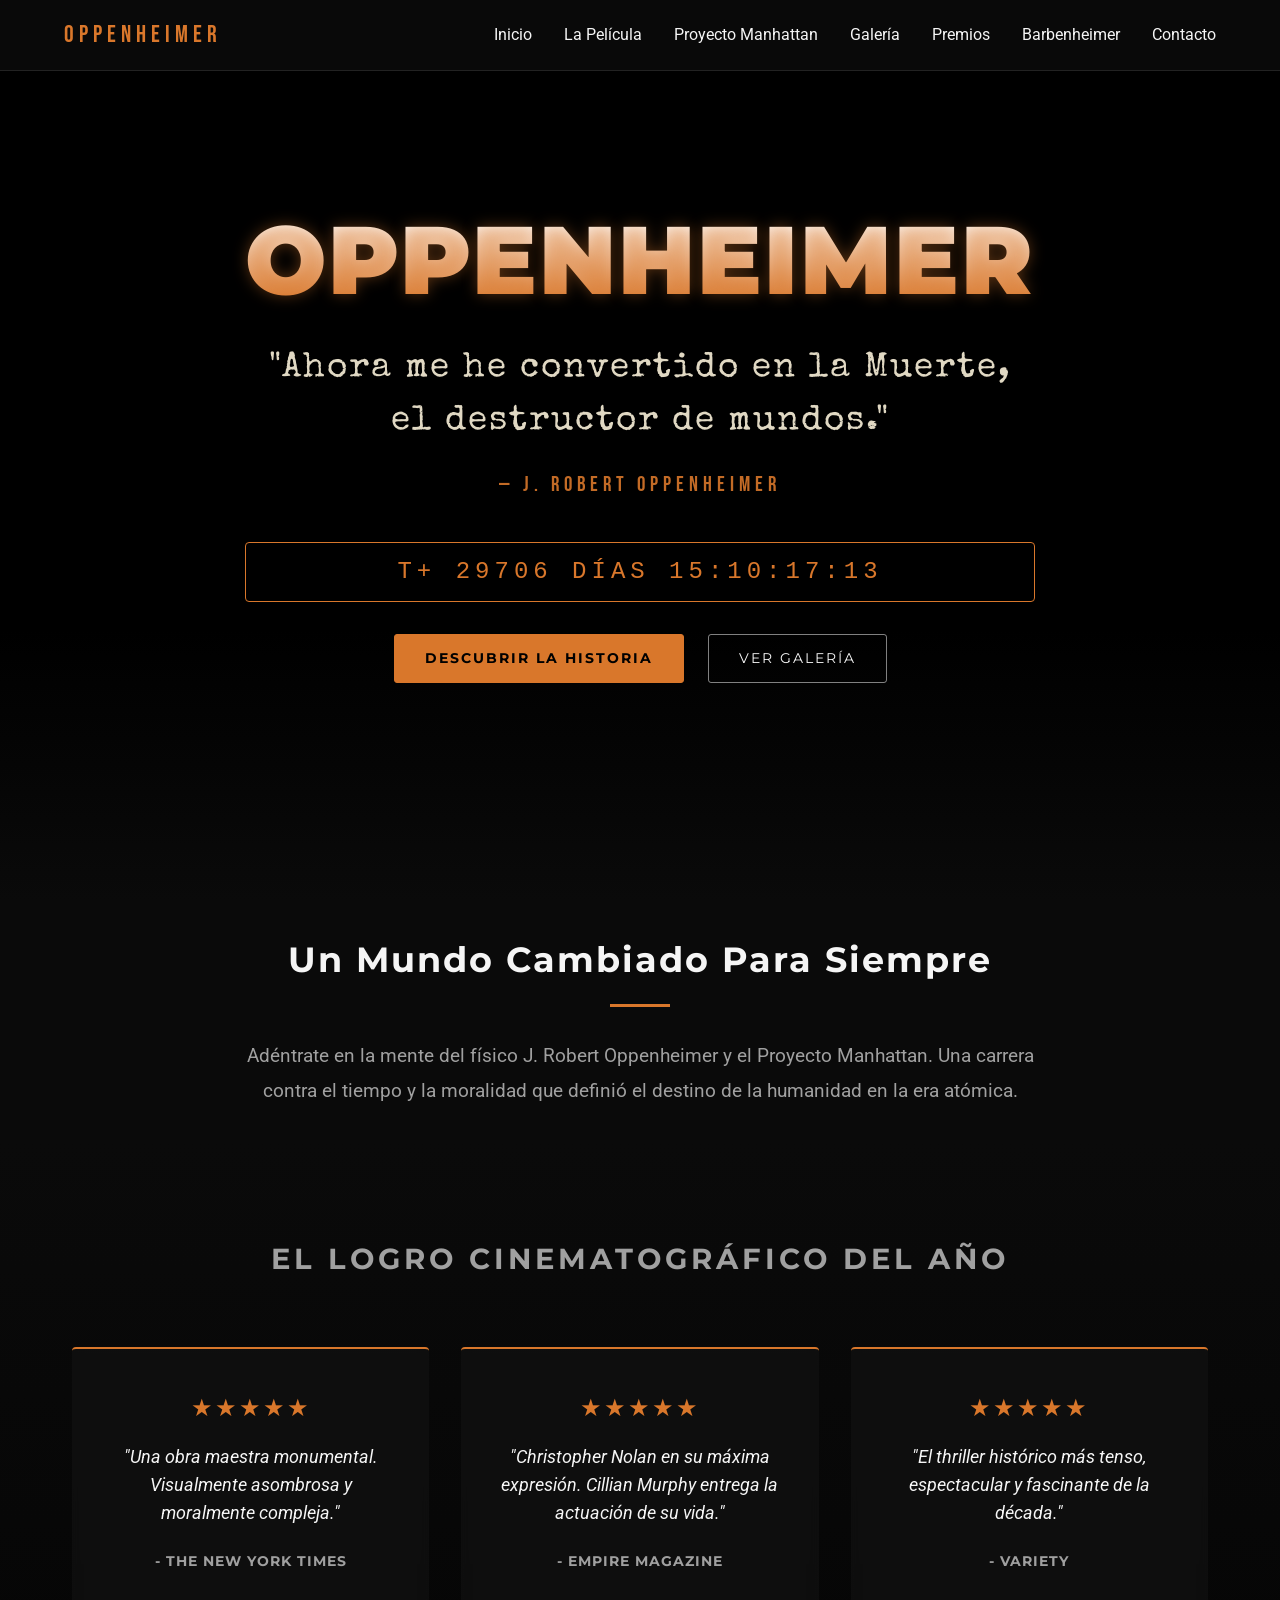
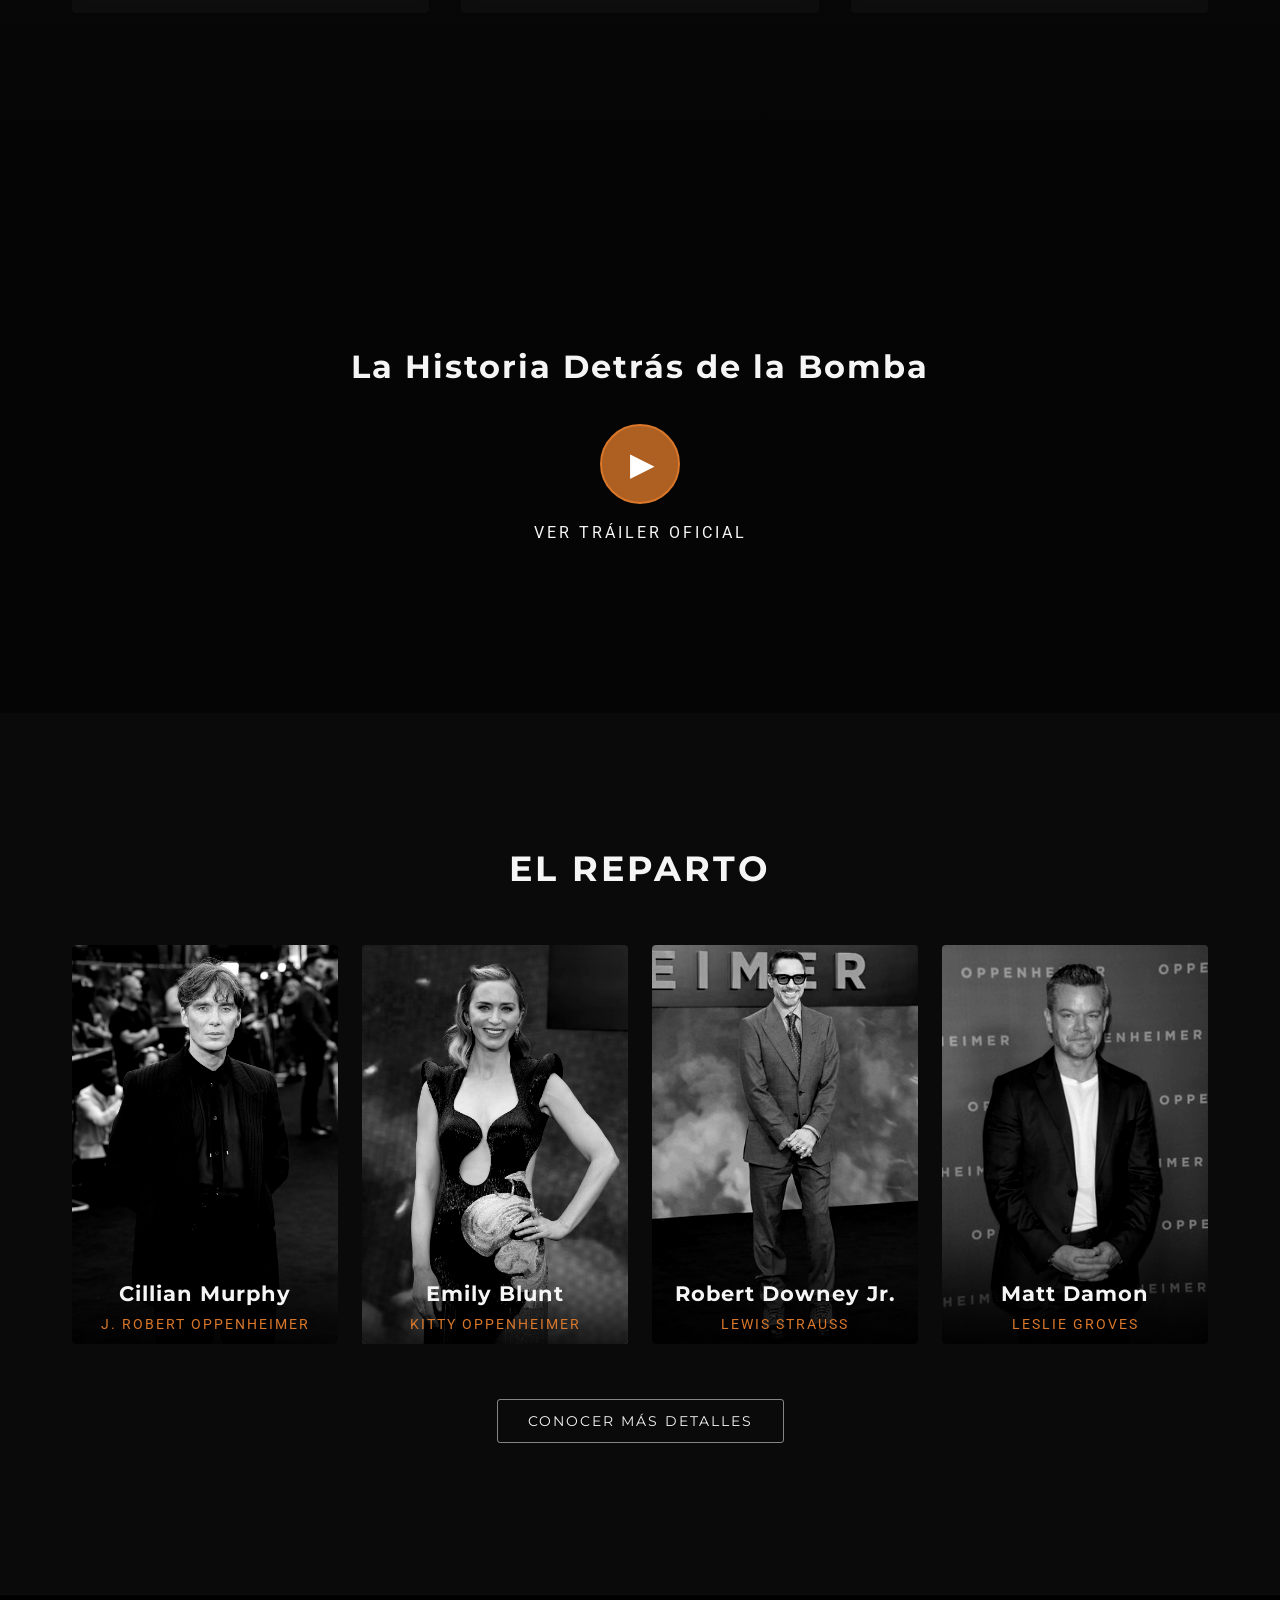
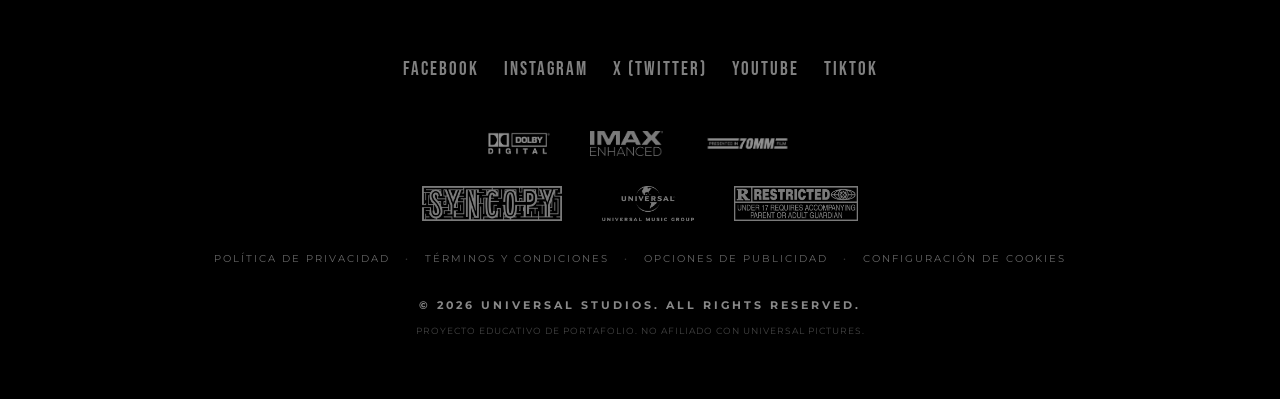
==== commit 8468f6a9: "Fix error de imagen Se arreglo el error de la imagen Dolby la cual por un error no se veía." ====
--- a/index.html
+++ b/index.html
@@ -174,7 +174,7 @@
             </div>
 
             <div class="billing-row tech-row">
-                <img src="img/dolby2.png" alt="Dolby" class="footer-img">
+                <img src="img/Dolby.png" alt="Dolby" class="footer-img">
                 <img src="img/imax.png" alt="IMAX" class="footer-img">
                 <img src="img/70mm2.png" alt="70MM" class="footer-img">
             </div>
--- a/css/styles.css
+++ b/css/styles.css
@@ -1,17 +1,33 @@
-/* ================= VARIABLES GLOBALES ================= */
+/* ============================================================
+   VARIABLES GLOBALES
+   ============================================================ */
 :root {
-    --bg-color: #0a0a0a;
-    --text-main: #f5f5f5;
-    --text-muted: #a0a0a0;
-    --accent-color: #d9772b; 
-    /* Cambiamos Cinzel por Montserrat */
-    --font-title: 'Montserrat', sans-serif;
-    --font-body: 'Roboto', sans-serif;
-    --transition: all 0.3s ease;
-}
-
-/* ================= RESET Y BASE ================= */
-* { margin: 0; padding: 0; box-sizing: border-box; }
+    --bg-color:      #0a0a0a;
+    --text-main:     #f5f5f5;
+    --text-muted:    #a0a0a0;
+    --accent-color:  #d9772b;
+    --oscar-gold:    #c5a059;
+    --barbie-pink:   #ff0095;
+    --oppie-orange:  #ff4500;
+    --paper-color:   #e0d8c3;
+    --ink-color:     #222;
+    --stamp-red:     #8b0000;
+    --font-title:    'Montserrat', sans-serif;
+    --font-body:     'Roboto', sans-serif;
+    --transition:    all 0.3s ease;
+}
+
+/* ============================================================
+   RESET Y BASE
+   ============================================================ */
+*,
+*::before,
+*::after {
+    margin: 0;
+    padding: 0;
+    box-sizing: border-box;
+}
+
 body {
     background-color: var(--bg-color);
     color: var(--text-main);
@@ -19,18 +35,32 @@
     line-height: 1.6;
     overflow-x: hidden;
 }
-a { text-decoration: none; color: inherit; transition: var(--transition); }
-img { max-width: 100%; height: auto; display: block; }
-
-/* ================= NAVEGACIÓN (HEADER) ================= */
+
+a {
+    text-decoration: none;
+    color: inherit;
+    transition: var(--transition);
+}
+
+img {
+    max-width: 100%;
+    height: auto;
+    display: block;
+}
+
+/* ============================================================
+   NAVEGACION
+   ============================================================ */
 header {
     position: fixed;
-    top: 0; width: 100%;
+    top: 0;
+    width: 100%;
     background: rgba(10, 10, 10, 0.9);
     backdrop-filter: blur(10px);
     z-index: 1000;
-    border-bottom: 1px solid rgba(255,255,255,0.1);
-}
+    border-bottom: 1px solid rgba(255, 255, 255, 0.1);
+}
+
 .nav-container {
     display: flex;
     justify-content: space-between;
@@ -39,6 +69,7 @@
     max-width: 1400px;
     margin: 0 auto;
 }
+
 .logo {
     font-family: 'Bebas Neue', cursive;
     font-size: 1.5rem;
@@ -46,57 +77,101 @@
     letter-spacing: 5px;
     color: var(--accent-color);
 }
+
 .nav-links {
     display: flex;
     gap: 2rem;
     list-style: none;
 }
-.nav-links a:hover { color: var(--accent-color); }
-
-/* Menú Hamburguesa */
+
+.nav-links a:hover,
+.nav-links a.active {
+    color: var(--accent-color);
+}
+
 .hamburger {
     display: none;
     cursor: pointer;
     border: none;
     background: none;
 }
+
 .hamburger span {
     display: block;
-    width: 25px; height: 2px;
+    width: 25px;
+    height: 2px;
     background-color: var(--text-main);
     margin: 5px 0;
     transition: var(--transition);
 }
 
-/* ================= HERO SECTION (INICIO) ================= */
+/* ============================================================
+   HERO CON VIDEO
+   ============================================================ */
 .hero {
+    position: relative;
     height: 100vh;
+    width: 100%;
     display: flex;
-    flex-direction: column;
     justify-content: center;
     align-items: center;
+    overflow: hidden;
+    background: #000;
+}
+
+.hero-video {
+    position: absolute;
+    top: 0;
+    left: 0;
+    width: 100%;
+    height: 100%;
+    object-fit: cover;
+    z-index: 1;
+}
+
+.hero-overlay {
+    position: absolute;
+    inset: 0;
+    background:
+        linear-gradient(to bottom, rgba(10, 10, 10, 0) 70%, var(--bg-color) 100%),
+        radial-gradient(circle, rgba(0, 0, 0, 0.5) 0%, rgba(0, 0, 0, 0.9) 100%);
+    z-index: 2;
+}
+
+.hero-content {
+    position: relative;
+    z-index: 3;
     text-align: center;
-    /* Reemplazar con imagen real en producción */
-    background: linear-gradient(rgba(0,0,0,0.6), rgba(0,0,0,0.9)), url('hero-placeholder.jpg') center/cover;
     padding: 0 20px;
 }
+
+.hero-content .logo {
+    font-size: clamp(2rem, 12vw, 8rem);
+    line-height: 0.9;
+    margin-bottom: 0.5rem;
+    display: block;
+    width: 100%;
+}
+
 .hero h1 {
-    font-family: var(--font-title);
-    font-size: clamp(2.5rem, 6vw, 5rem);
-    font-weight: 800; /* Extra bold para Montserrat */
-    text-transform: uppercase;
-    text-shadow: 0 0 20px rgba(0,0,0,1);
-    margin-bottom: 1rem;
-    color: white;
-}
-.hero p {
-    font-size: 1.2rem;
-    color: var(--text-muted);
-    max-width: 600px;
-    margin-bottom: 2rem;
-}
-
-/* Homenaje innovador al temporizador: Un contador de tiempo cinemático */
+    font-family: var(--font-title); /* Usa Montserrat */
+    font-size: clamp(2rem, 8vw, 6rem); /* Tamaño grande y responsivo */
+    font-weight: 900; /* Muy negrita */
+    text-transform: uppercase; /* Para que sea igual al logo */
+    text-shadow: 0 0 20px rgba(0, 0, 0, 1);
+    margin-bottom: 0.5rem;
+    line-height: 0.9; /* Compacto */
+    background: linear-gradient(to bottom, #ffffff, #d9772b);
+    -webkit-background-clip: text;
+    -webkit-text-fill-color: transparent;
+    background-clip: text;
+    /* Esto es clave para que no se vea "radioactivo" */
+    opacity: 0.95;
+    color: #ffffff;
+    /* Sombra suave color cobre */
+    text-shadow: 0 0 15px rgba(217, 119, 43, 0.4);
+}
+
 .cinematic-timer {
     font-family: monospace;
     font-size: 1.5rem;
@@ -107,153 +182,391 @@
     border-radius: 4px;
 }
 
-/* ================= FOOTER ================= */
-/* ================= NEW HOLLYWOOD FOOTER STYLE ================= */
-.hollywood-footer {
-    background-color: #000;
-    padding: 60px 20px;
-    border-top: 1px solid rgba(255, 255, 255, 0.05);
+/* ============================================================
+   ANIMACIONES
+   ============================================================ */
+@keyframes fadeInUp {
+    from { opacity: 0; transform: translateY(30px); }
+    to   { opacity: 1; transform: translateY(0); }
+}
+
+.animate-fade-up {
+    opacity: 0;
+    animation: fadeInUp 1s cubic-bezier(0.2, 0.8, 0.2, 1) forwards;
+}
+
+@keyframes oppenheimerReveal {
+    0%   { opacity: 0; filter: blur(20px); letter-spacing: 40px; transform: scale(1.15); }
+    40%  { opacity: 0.8; filter: blur(5px); }
+    100% { opacity: 1; filter: blur(0); letter-spacing: 15px; transform: scale(1); }
+}
+
+.animate-oppenheimer {
+animation: oppenheimerRevealMobile 4s cubic-bezier(0.25, 0.1, 0.25, 1) forwards;
+}
+
+@keyframes oppenheimerRevealMobile {
+    0%   { opacity: 0; filter: blur(20px); letter-spacing: 15px; transform: scale(1.15); }
+    40%  { opacity: 0.8; filter: blur(5px); }
+    100% { opacity: 1; filter: blur(0); letter-spacing: 2px; transform: scale(1); }
+}
+
+/* ============================================================
+   BOTONES
+   ============================================================ */
+.hero-buttons {
+    margin-top: 2rem;
+    display: flex;
+    gap: 1.5rem;
+    justify-content: center;
+    flex-wrap: wrap;
+}
+
+.btn-primary,
+.btn-secondary {
+    padding: 12px 30px;
+    font-family: var(--font-title);
+    text-transform: uppercase;
+    letter-spacing: 2px;
+    font-size: 0.9rem;
+    border-radius: 3px;
+    transition: var(--transition);
+}
+
+.btn-primary {
+    background-color: var(--accent-color);
+    color: #000;
+    border: 1px solid var(--accent-color);
+    font-weight: bold;
+}
+
+.btn-primary:hover {
+    background-color: transparent;
+    color: var(--accent-color);
+    box-shadow: 0 0 15px rgba(217, 119, 43, 0.5);
+}
+
+.btn-secondary {
+    background-color: transparent;
+    color: var(--text-main);
+    border: 1px solid rgba(255, 255, 255, 0.5);
+}
+
+.btn-secondary:hover {
+    border-color: var(--text-main);
+    background-color: rgba(255, 255, 255, 0.1);
+}
+
+/* ============================================================
+   SECCION INTRODUCCION (HOME)
+   ============================================================ */
+.home-intro {
+    padding: 6rem 20px;
     text-align: center;
-}
-
-.footer-inner {
-    max-width: 1000px;
+    background-color: var(--bg-color);
+    position: relative;
+    z-index: 5;
+}
+
+.intro-content {
+    max-width: 800px;
     margin: 0 auto;
 }
 
-/* Alineación de filas de logos */
-.billing-row {
+.intro-title {
+    font-family: var(--font-title);
+    font-size: 2.2rem;
+    color: var(--text-main);
+    margin-bottom: 1rem;
+    letter-spacing: 2px;
+}
+
+.intro-divider {
+    width: 60px;
+    height: 3px;
+    background-color: var(--accent-color);
+    margin: 0 auto 2rem;
+}
+
+.intro-text {
+    font-size: 1.2rem;
+    color: var(--text-muted);
+    line-height: 1.8;
+}
+
+/* ============================================================
+   SECCION CRITICAS
+   ============================================================ */
+.reviews-section {
+    background: linear-gradient(to bottom, var(--bg-color), #050505);
+    padding: 4rem 20px 8rem;
+    text-align: center;
+}
+
+.reviews-title {
+    font-family: var(--font-title);
+    font-size: 1.8rem;
+    color: var(--text-muted);
+    text-transform: uppercase;
+    letter-spacing: 4px;
+    margin-bottom: 4rem;
+}
+
+.reviews-grid {
+    display: grid;
+    grid-template-columns: repeat(auto-fit, minmax(300px, 1fr));
+    gap: 2rem;
+    max-width: 1200px;
+    margin: 0 auto;
+}
+
+.review-card {
+    background: rgba(25, 25, 25, 0.4);
+    border-top: 2px solid var(--accent-color);
+    padding: 2.5rem 2rem;
+    border-radius: 4px;
+    transition: var(--transition);
+    backdrop-filter: blur(5px);
+}
+
+.review-card:hover {
+    transform: translateY(-10px);
+    background: rgba(25, 25, 25, 0.8);
+    box-shadow: 0 10px 30px rgba(0, 0, 0, 0.5);
+}
+
+.stars  { color: var(--accent-color); font-size: 1.5rem; margin-bottom: 1rem; letter-spacing: 2px; }
+.quote  { font-size: 1.1rem; font-style: italic; color: var(--text-main); line-height: 1.6; margin-bottom: 1.5rem; }
+.author { font-family: var(--font-title); font-size: 0.85rem; font-weight: 700; color: var(--text-muted); text-transform: uppercase; letter-spacing: 1px; }
+
+/* ============================================================
+   SECCION TRAILER
+   ============================================================ */
+.trailer-section { width: 100%; position: relative; padding: 0; }
+
+.trailer-bg {
+    position: relative;
+    height: 60vh;
+    min-height: 400px;
     display: flex;
     justify-content: center;
     align-items: center;
-    gap: 40px;
-    margin-bottom: 25px;
-    flex-wrap: wrap;
-}
-
-.footer-img {
-    height: 25px; /* Altura pequeña para estilo créditos */
-    width: auto;
-    object-fit: contain;
-    /* Unifica todos los logos a un blanco sutil */
-    filter: brightness(0) invert(0.8); 
-    opacity: 0.6;
-    transition: all 0.3s ease;
-}
-
-.footer-img:hover {
-    filter: brightness(0) invert(1);
-    opacity: 1;
-    transform: scale(1.05);
-}
-
-/* Especial para logos redondos o cuadrados que se ven muy grandes */
-.studio-row .footer-img {
-    height: 35px; /* Un poco más grandes para compensar proporción */
-}
-
-/* Links Legales */
-.footer-legal-nav {
-    margin: 30px 0;
-    font-family: 'Montserrat', sans-serif;
-    font-size: 10px;
+    background: url('../img/Explocion.jpeg') center / cover no-repeat;
+    background-color: #111;
+}
+
+.trailer-overlay {
+    position: absolute;
+    inset: 0;
+    background: rgba(0, 0, 0, 0.7);
+    transition: var(--transition);
+}
+
+.trailer-bg:hover .trailer-overlay { background: rgba(0, 0, 0, 0.5); }
+
+.trailer-content { position: relative; z-index: 2; text-align: center; }
+
+.trailer-title {
+    font-family: var(--font-title);
+    font-size: 2rem;
+    color: var(--text-main);
+    margin-bottom: 2rem;
     letter-spacing: 2px;
 }
 
-.footer-legal-nav a {
-    color: #666;
-    text-decoration: none;
+.play-btn {
+    width: 80px;
+    height: 80px;
+    border-radius: 50%;
+    background: rgba(217, 119, 43, 0.8);
+    border: 2px solid var(--accent-color);
+    color: #fff;
+    font-size: 2rem;
+    display: flex;
+    justify-content: center;
+    align-items: center;
+    margin: 0 auto 1rem;
+    cursor: pointer;
+    transition: all 0.4s cubic-bezier(0.175, 0.885, 0.32, 1.275);
+    padding-left: 5px;
+}
+
+.play-btn:hover {
+    transform: scale(1.15);
+    background: var(--accent-color);
+    box-shadow: 0 0 30px rgba(217, 119, 43, 0.6);
+}
+
+.trailer-subtitle { font-size: 1rem; color: var(--text-main); text-transform: uppercase; letter-spacing: 3px; margin-top: 15px; }
+
+/* ============================================================
+   MODAL VIDEO
+   ============================================================ */
+.video-modal {
+    position: fixed;
+    inset: 0;
+    background-color: rgba(0, 0, 0, 0.95);
+    display: flex;
+    justify-content: center;
+    align-items: center;
+    z-index: 3000;
+    opacity: 0;
+    visibility: hidden;
+    transition: opacity 0.3s ease, visibility 0.3s ease;
+    backdrop-filter: blur(10px);
+}
+
+.video-modal.active { opacity: 1; visibility: visible; }
+
+.modal-content {
+    width: 90%;
+    max-width: 1000px;
+    transform: scale(0.9);
+    transition: transform 0.3s ease;
+}
+
+.video-modal.active .modal-content { transform: scale(1); }
+
+.iframe-container {
+    position: relative;
+    width: 100%;
+    padding-bottom: 56.25%;
+    background: #000;
+    box-shadow: 0 10px 40px rgba(0, 0, 0, 0.8);
+    border: 1px solid rgba(255, 255, 255, 0.1);
+}
+
+.iframe-container iframe {
+    position: absolute;
+    inset: 0;
+    width: 100%;
+    height: 100%;
+}
+
+.modal-close {
+    position: absolute;
+    top: 20px;
+    right: 30px;
+    background: none;
+    border: none;
+    color: var(--text-muted);
+    font-size: 3rem;
+    cursor: pointer;
     transition: color 0.3s;
-}
-
-.footer-legal-nav a:hover {
-    color: var(--accent-color);
-}
-
-.dot {
-    color: #333;
-    margin: 0 10px;
-}
-
-/* Bloque de texto final */
-.footer-copyright-block {
-    font-family: 'Montserrat', sans-serif;
-    max-width: 700px;
+    z-index: 3001;
+}
+
+.modal-close:hover { color: var(--accent-color); }
+
+/* ============================================================
+   SECCION REPARTO
+   ============================================================ */
+.cast-section { padding: 6rem 20px 8rem; background-color: var(--bg-color); }
+
+.section-title {
+    font-family: var(--font-title);
+    font-size: 2.2rem;
+    color: var(--text-main);
+    text-align: center;
+    margin-bottom: 3rem;
+    text-transform: uppercase;
+    letter-spacing: 3px;
+}
+
+.cast-grid {
+    display: grid;
+    grid-template-columns: repeat(auto-fit, minmax(220px, 1fr));
+    gap: 1.5rem;
+    max-width: 1200px;
     margin: 0 auto;
 }
 
-.main-copy {
-    font-size: 11px;
-    font-weight: 700;
-    letter-spacing: 3px;
-    color: #888;
-    margin-bottom: 10px;
-}
-
-.disclaimer {
-    font-size: 9px;
-    color: #444;
-    line-height: 1.6;
-    letter-spacing: 1px;
-}
-
-/* Responsive para celulares */
-@media (max-width: 600px) {
-    .billing-row {
-        gap: 20px;
-    }
-    .footer-img {
-        height: 18px;
-    }
-    .studio-row .footer-img {
-        height: 25px;
-    }
-}
-
-/* ================= RESPONSIVE (MÓVIL) ================= */
-@media (max-width: 768px) {
-    .hamburger { display: block; }
-    .nav-links {
-        position: absolute;
-        top: 100%; right: -100%;
-        width: 100%; height: 100vh;
-        background: rgba(10, 10, 10, 0.98);
-        flex-direction: column;
-        justify-content: center;
-        align-items: center;
-        transition: var(--transition);
-    }
-    .nav-links.active { right: 0; }
-    /* Animación de la hamburguesa a una "X" */
-    .hamburger.active span:nth-child(1) { transform: translateY(7px) rotate(45deg); }
-    .hamburger.active span:nth-child(2) { opacity: 0; }
-    .hamburger.active span:nth-child(3) { transform: translateY(-7px) rotate(-45deg); }
-}
-
-/* ================= CLASES DE UTILIDAD PARA OTRAS PÁGINAS ================= */
-.page-header { margin-top: 100px; text-align: center; padding: 2rem 1rem; }
-.page-title { font-family: var(--font-title); font-size: 2.5rem; color: var(--accent-color); }
-.container { max-width: 1200px; margin: 0 auto; padding: 2rem; }
-
-/* ================= EFECTOS DE GALERÍA MEJORADOS ================= */
+.cast-card {
+    position: relative;
+    border-radius: 4px;
+    overflow: hidden;
+    cursor: pointer;
+    background: #111;
+    aspect-ratio: 2 / 3;
+}
+
+.cast-img {
+    width: 100%;
+    height: 100%;
+    object-fit: cover;
+    filter: grayscale(100%) contrast(120%);
+    transition: all 0.5s cubic-bezier(0.25, 0.46, 0.45, 0.94);
+}
+
+.cast-card:hover .cast-img { filter: grayscale(0%) contrast(100%); transform: scale(1.08); }
+
+.cast-info {
+    position: absolute;
+    bottom: 0;
+    left: 0;
+    width: 100%;
+    padding: 3rem 1rem 1.5rem;
+    background: linear-gradient(to top, rgba(0, 0, 0, 0.95) 0%, rgba(0, 0, 0, 0) 100%);
+    text-align: center;
+    transform: translateY(15px);
+    transition: all 0.4s ease;
+}
+
+.cast-card:hover .cast-info { transform: translateY(0); }
+
+.cast-info h3 { font-family: var(--font-title); color: var(--text-main); font-size: 1.3rem; margin-bottom: 0.2rem; letter-spacing: 1px; }
+.cast-info p  { color: var(--accent-color); font-size: 0.85rem; text-transform: uppercase; letter-spacing: 2px; }
+
+.cast-action { text-align: center; margin-top: 4rem; }
+
+/* ============================================================
+   GALERIA
+   ============================================================ */
+.gallery-wrapper {
+    max-width: 1400px;
+    margin: 0 auto;
+    padding: 2rem;
+    columns: 3;
+    column-gap: 1.5rem;
+}
+
 .gallery-item {
     cursor: pointer;
-}
-.gallery-item:focus {
-    outline: 3px solid var(--accent-color);
-    outline-offset: -3px;
-}
-/* Capa superpuesta al pasar el cursor */
+    margin-bottom: 1.5rem;
+    border-radius: 4px;
+    overflow: hidden;
+    position: relative;
+    break-inside: avoid;
+    background: #111;
+}
+
+.gallery-item:focus { outline: 3px solid var(--accent-color); outline-offset: -3px; }
+
+.gallery-item img {
+    width: 100%;
+    height: auto;
+    display: block;
+    transition: transform 0.5s ease;
+    filter: brightness(0.8) contrast(1.1);
+}
+
+.gallery-item:hover img,
+.gallery-item:focus  img {
+    transform: scale(1.05);
+    filter: brightness(1) contrast(1);
+}
+
 .gallery-item .overlay {
     position: absolute;
-    top: 0; left: 0; width: 100%; height: 100%;
-    background: rgba(217, 119, 43, 0.7); /* Tono ámbar translúcido */
+    inset: 0;
+    background: rgba(217, 119, 43, 0.7);
     display: flex;
     justify-content: center;
     align-items: center;
     opacity: 0;
     transition: var(--transition);
 }
+
 .gallery-item .overlay span {
     color: white;
     font-family: var(--font-title);
@@ -262,19 +575,17 @@
     transform: translateY(20px);
     transition: var(--transition);
 }
+
 .gallery-item:hover .overlay,
-.gallery-item:focus .overlay {
-    opacity: 1;
-}
+.gallery-item:focus  .overlay { opacity: 1; }
+
 .gallery-item:hover .overlay span,
-.gallery-item:focus .overlay span {
-    transform: translateY(0);
-}
-
-/* ================= LIGHTBOX ================= */
+.gallery-item:focus  .overlay span { transform: translateY(0); }
+
+/* Lightbox */
 .lightbox {
     position: fixed;
-    top: 0; left: 0; width: 100%; height: 100%;
+    inset: 0;
     background-color: rgba(0, 0, 0, 0.95);
     display: flex;
     justify-content: center;
@@ -285,740 +596,48 @@
     transition: opacity 0.3s ease, visibility 0.3s ease;
     backdrop-filter: blur(5px);
 }
-.lightbox.active {
-    opacity: 1;
-    visibility: visible;
-}
+
+.lightbox.active { opacity: 1; visibility: visible; }
+
 .lightbox-content {
-    /* Convertimos el contenedor en Flexbox para apilar imagen y texto correctamente */
     display: flex;
     flex-direction: column;
     align-items: center;
-    max-width: 90vw; /* Usa ancho relativo a la pantalla */
-    max-height: 90vh; /* Usa alto relativo a la pantalla */
+    max-width: 90vw;
+    max-height: 90vh;
     transform: scale(0.9);
     transition: transform 0.3s ease;
 }
 
-.lightbox.active .lightbox-content {
-    transform: scale(1);
-}
+.lightbox.active .lightbox-content { transform: scale(1); }
 
 .lightbox-content img {
     max-width: 100%;
-    /* LA MAGIA: Limitamos la foto al 80% del alto de la pantalla para dejar espacio al texto */
-    max-height: 80vh; 
+    max-height: 80vh;
     width: auto;
     height: auto;
-    object-fit: contain; /* Garantiza que la foto NUNCA se corte */
-    box-shadow: 0 10px 40px rgba(0,0,0,0.8);
-    border: 1px solid rgba(255,255,255,0.1);
+    object-fit: contain;
+    box-shadow: 0 10px 40px rgba(0, 0, 0, 0.8);
+    border: 1px solid rgba(255, 255, 255, 0.1);
     border-radius: 4px;
 }
+
 .lightbox-close {
     position: absolute;
-    top: 20px; right: 30px;
-    background: none; border: none;
+    top: 20px;
+    right: 30px;
+    background: none;
+    border: none;
     color: var(--text-muted);
-    font-size: 3rem; cursor: pointer;
+    font-size: 3rem;
+    cursor: pointer;
     transition: color 0.3s;
     z-index: 2001;
 }
+
 .lightbox-close:hover,
-.lightbox-close:focus {
-    color: var(--accent-color);
-    outline: none;
-}
-
-/* ================= HERO CON VIDEO LOCAL ================= */
-.hero {
-    position: relative;
-    height: 100vh;
-    width: 100%;
-    display: flex;
-    justify-content: center;
-    align-items: center;
-    overflow: hidden; 
-    background: #000;
-}
-
-.hero-video {
-    position: absolute;
-    top: 0;
-    left: 0;
-    width: 100%;
-    height: 100%;
-    /* object-fit: cover es la magia aquí. Asegura que el video cubra toda la pantalla sin deformarse ni achatarse */
-    object-fit: cover;
-    z-index: 1;
-}
-
-/* Capa de sombra para que el texto resalte sobre el fuego/explosiones */
-/* Capa de sombra para que el texto resalte sobre el fuego y el borde inferior se desvanezca */
-.hero-overlay {
-    position: absolute;
-    top: 0; left: 0;
-    width: 100%; height: 100%;
-    /* El linear-gradient crea el fundido invisible en la parte de abajo (70% al 100%).
-       El radial-gradient mantiene la sombra circular que ya tenías.
-    */
-    background: 
-        linear-gradient(to bottom, rgba(10,10,10,0) 70%, var(--bg-color) 100%),
-        radial-gradient(circle, rgba(0,0,0,0.5) 0%, rgba(0,0,0,0.9) 100%);
-    z-index: 2;
-}
-
-.hero-content {
-    position: relative;
-    z-index: 3;
-    text-align: center;
-    padding: 0 20px;
-}
-
-/* Específico para el título h1 del inicio */
-.hero-content .logo {
-    /* Mínimo 2rem, escala con 12% del ancho de pantalla, máximo 8rem */
-    font-size: clamp(2rem, 12vw, 8rem); 
-    line-height: 0.9;
-    margin-bottom: 0.5rem;
-    display: block;
-    width: 100%;
-    word-wrap: break-word; /* Por si acaso, para que no desborde */
-}
-
-/* Ajuste fino para celulares muy pequeños (iPhone SE, etc) */
-@media (max-width: 400px) {
-    .hero-content .logo {
-        letter-spacing: 1px; /* Reducimos el espacio entre letras para que quepa */
-        font-size: 1.8rem;
-    }
-}
-
-.hero h1 {
-    text-shadow: 0 0 20px rgba(0,0,0,1);
-    margin-bottom: 0.5rem;
-}
-
-/* ================= ANIMACIONES DE ENTRADA ================= */
-@keyframes fadeInUp {
-    from {
-        opacity: 0;
-        transform: translateY(30px);
-    }
-    to {
-        opacity: 1;
-        transform: translateY(0);
-    }
-}
-
-.animate-fade-up {
-    opacity: 0; /* Oculto inicialmente */
-    animation: fadeInUp 1s cubic-bezier(0.2, 0.8, 0.2, 1) forwards;
-}
-
-/* ================= BOTONES DEL HERO ================= */
-.hero-buttons {
-    margin-top: 2rem;
-    display: flex;
-    gap: 1.5rem;
-    justify-content: center;
-    flex-wrap: wrap; /* Para que en móviles se apilen si no caben */
-}
-
-.btn-primary, .btn-secondary {
-    padding: 12px 30px;
-    font-family: var(--font-title);
-    text-transform: uppercase;
-    letter-spacing: 2px;
-    font-size: 0.9rem;
-    border-radius: 3px;
-    transition: var(--transition);
-}
-
-.btn-primary {
-    background-color: var(--accent-color);
-    color: #000;
-    border: 1px solid var(--accent-color);
-    font-weight: bold;
-}
-
-.btn-primary:hover {
-    background-color: transparent;
-    color: var(--accent-color);
-    box-shadow: 0 0 15px rgba(217, 119, 43, 0.5);
-}
-
-.btn-secondary {
-    background-color: transparent;
-    color: var(--text-main);
-    border: 1px solid rgba(255, 255, 255, 0.5);
-}
-
-.btn-secondary:hover {
-    border-color: var(--text-main);
-    background-color: rgba(255, 255, 255, 0.1);
-}
-
-/* ================= SECCIÓN DE INTRODUCCIÓN (HOME) ================= */
-.home-intro {
-    padding: 6rem 20px;
-    text-align: center;
-    background-color: var(--bg-color);
-    position: relative;
-    z-index: 5; /* Para asegurar que pase por encima del footer */
-}
-
-.intro-content {
-    max-width: 800px;
-    margin: 0 auto;
-}
-
-.intro-title {
-    font-family: var(--font-title);
-    font-size: 2.2rem;
-    color: var(--text-main);
-    margin-bottom: 1rem;
-    letter-spacing: 2px;
-}
-
-.intro-divider {
-    width: 60px;
-    height: 3px;
-    background-color: var(--accent-color);
-    margin: 0 auto 2rem auto;
-}
-
-.intro-text {
-    font-size: 1.2rem;
-    color: var(--text-muted);
-    line-height: 1.8;
-}
-
-/* ================= ANIMACIÓN ESTILO OPPENHEIMER (TÍTULO PRINCIPAL) ================= */
-@keyframes oppenheimerReveal {
-    0% {
-        opacity: 0;
-        filter: blur(20px); /* Empieza súper borroso, como humo/radiación */
-        letter-spacing: 40px; /* Letras muy separadas */
-        transform: scale(1.15); /* Ligeramente más grande */
-    }
-    40% {
-        opacity: 0.8;
-        filter: blur(5px); /* Se va enfocando */
-    }
-    100% {
-        opacity: 1;
-        filter: blur(0); /* Nítido al final */
-        letter-spacing: 15px; /* El espaciado oficial que configuramos */
-        transform: scale(1); /* Tamaño normal */
-    }
-}
-
-.animate-oppenheimer {
-    opacity: 0;
-    /* La animación dura 4 segundos para máxima tensión dramática */
-    animation: oppenheimerReveal 4s cubic-bezier(0.25, 0.1, 0.25, 1) forwards;
-}
-
-/* ================= SECCIÓN DE CRÍTICAS ================= */
-.reviews-section {
-    background: linear-gradient(to bottom, var(--bg-color), #050505);
-    padding: 4rem 20px 8rem 20px;
-    text-align: center;
-}
-
-.reviews-title {
-    font-family: var(--font-title);
-    font-size: 1.8rem;
-    color: var(--text-muted);
-    text-transform: uppercase;
-    letter-spacing: 4px;
-    margin-bottom: 4rem;
-}
-
-.reviews-grid {
-    display: grid;
-    grid-template-columns: repeat(auto-fit, minmax(300px, 1fr));
-    gap: 2rem;
-    max-width: 1200px;
-    margin: 0 auto;
-}
-
-.review-card {
-    background: rgba(25, 25, 25, 0.4);
-    border-top: 2px solid var(--accent-color); /* Línea naranja superior */
-    padding: 2.5rem 2rem;
-    border-radius: 4px;
-    transition: var(--transition);
-    /* Aplicamos un ligero desenfoque al fondo de la tarjeta */
-    backdrop-filter: blur(5px); 
-}
-
-.review-card:hover {
-    transform: translateY(-10px); /* Se levanta al pasar el mouse */
-    background: rgba(25, 25, 25, 0.8);
-    box-shadow: 0 10px 30px rgba(0,0,0,0.5);
-}
-
-.stars {
-    color: var(--accent-color);
-    font-size: 1.5rem;
-    margin-bottom: 1rem;
-    letter-spacing: 2px;
-}
-
-.quote {
-    font-size: 1.1rem;
-    font-style: italic;
-    color: var(--text-main);
-    line-height: 1.6;
-    margin-bottom: 1.5rem;
-}
-
-.author {
-    font-family: var(--font-title);
-    font-size: 0.85rem;
-    font-weight: 700;
-    color: var(--text-muted);
-    text-transform: uppercase;
-    letter-spacing: 1px;
-}
-
-/* ================= SECCIÓN DEL TRÁILER ================= */
-.trailer-section {
-    width: 100%;
-    position: relative;
-    padding: 0;
-}
-
-.trailer-bg {
-    position: relative;
-    height: 60vh;
-    min-height: 400px;
-    display: flex;
-    justify-content: center;
-    align-items: center;
-    /* Nota: Reemplaza esto con una foto espectacular de la peli en tu carpeta img/ */
-    background: url('../img/Explocion.jpeg') center/cover no-repeat;
-    background-color: #111; /* Fondo de seguridad por si no hay imagen */
-}
-
-.trailer-overlay {
-    position: absolute;
-    top: 0; left: 0; width: 100%; height: 100%;
-    background: rgba(0,0,0,0.7);
-    transition: var(--transition);
-}
-
-.trailer-bg:hover .trailer-overlay {
-    background: rgba(0,0,0,0.5); /* Se aclara al pasar el mouse */
-}
-
-.trailer-content {
-    position: relative;
-    z-index: 2;
-    text-align: center;
-}
-
-.trailer-title {
-    font-family: var(--font-title);
-    font-size: 2rem;
-    color: var(--text-main);
-    margin-bottom: 2rem;
-    letter-spacing: 2px;
-}
-
-/* El botón de Play */
-.play-btn {
-    width: 80px;
-    height: 80px;
-    border-radius: 50%;
-    background: rgba(217, 119, 43, 0.8); /* Tono ámbar */
-    border: 2px solid var(--accent-color);
-    color: #fff;
-    font-size: 2rem;
-    display: flex;
-    justify-content: center;
-    align-items: center;
-    margin: 0 auto 1rem auto;
-    cursor: pointer;
-    /* Efecto de rebote al crecer */
-    transition: all 0.4s cubic-bezier(0.175, 0.885, 0.32, 1.275);
-    padding-left: 5px; /* Centra visualmente el icono del triángulo */
-}
-
-.play-btn:hover {
-    transform: scale(1.15);
-    background: var(--accent-color);
-    box-shadow: 0 0 30px rgba(217, 119, 43, 0.6); /* Brillo radiactivo */
-}
-
-.trailer-subtitle {
-    font-size: 1rem;
-    color: var(--text-main);
-    text-transform: uppercase;
-    letter-spacing: 3px;
-    margin-top: 15px;
-}
-
-/* ================= MODAL DEL VIDEO ================= */
-.video-modal {
-    position: fixed;
-    top: 0; left: 0; width: 100%; height: 100%;
-    background-color: rgba(0, 0, 0, 0.95);
-    display: flex;
-    justify-content: center;
-    align-items: center;
-    z-index: 3000; /* Súper alto para estar por encima de todo */
-    opacity: 0;
-    visibility: hidden;
-    transition: opacity 0.3s ease, visibility 0.3s ease;
-    backdrop-filter: blur(10px);
-}
-
-.video-modal.active {
-    opacity: 1;
-    visibility: visible;
-}
-
-.modal-content {
-    width: 90%;
-    max-width: 1000px;
-    transform: scale(0.9);
-    transition: transform 0.3s ease;
-}
-
-.video-modal.active .modal-content {
-    transform: scale(1);
-}
-
-/* El contenedor mantiene la proporción 16:9 del cine */
-.iframe-container {
-    position: relative;
-    width: 100%;
-    padding-bottom: 56.25%; 
-    background: #000;
-    box-shadow: 0 10px 40px rgba(0,0,0,0.8);
-    border: 1px solid rgba(255,255,255,0.1);
-}
-
-.iframe-container iframe {
-    position: absolute;
-    top: 0; left: 0; width: 100%; height: 100%;
-}
-
-.modal-close {
-    position: absolute;
-    top: 20px; right: 30px;
-    background: none; border: none;
-    color: var(--text-muted);
-    font-size: 3rem; cursor: pointer;
-    transition: color 0.3s;
-    z-index: 3001;
-}
-
-.modal-close:hover {
-    color: var(--accent-color);
-}
-
-/* ================= SECCIÓN DE REPARTO ================= */
-.cast-section {
-    padding: 6rem 20px 8rem 20px;
-    background-color: var(--bg-color); /* Fondo oscuro liso */
-}
-
-.section-title {
-    font-family: var(--font-title);
-    font-size: 2.2rem;
-    color: var(--text-main);
-    text-align: center;
-    margin-bottom: 3rem;
-    text-transform: uppercase;
-    letter-spacing: 3px;
-}
-
-.cast-grid {
-    display: grid;
-    /* Esto hace que las tarjetas se adapten solas: en PC se ven 4, en tablet 2 y en móvil 1 */
-    grid-template-columns: repeat(auto-fit, minmax(220px, 1fr));
-    gap: 1.5rem;
-    max-width: 1200px;
-    margin: 0 auto;
-}
-
-.cast-card {
-    position: relative;
-    border-radius: 4px;
-    overflow: hidden;
-    cursor: pointer;
-    background: #111;
-    aspect-ratio: 2/3; /* Proporción obligatoria de retrato fotográfico */
-}
-
-/* Imagen base en Blanco y Negro */
-.cast-img {
-    width: 100%;
-    height: 100%;
-    object-fit: cover;
-    filter: grayscale(100%) contrast(120%);
-    transition: all 0.5s cubic-bezier(0.25, 0.46, 0.45, 0.94);
-}
-
-/* Efecto al pasar el mouse: Vuelve a color y hace un leve zoom */
-.cast-card:hover .cast-img {
-    filter: grayscale(0%) contrast(100%);
-    transform: scale(1.08);
-}
-
-/* Información del actor (Nombres) */
-.cast-info {
-    position: absolute;
-    bottom: 0;
-    left: 0;
-    width: 100%;
-    padding: 3rem 1rem 1.5rem 1rem;
-    /* Gradiente oscuro de abajo hacia arriba para que el texto se lea bien */
-    background: linear-gradient(to top, rgba(0,0,0,0.95) 0%, rgba(0,0,0,0) 100%);
-    text-align: center;
-    transform: translateY(15px); /* Un poco bajado por defecto */
-    transition: all 0.4s ease;
-}
-
-.cast-card:hover .cast-info {
-    transform: translateY(0); /* Sube al pasar el mouse */
-}
-
-.cast-info h3 {
-    font-family: var(--font-title);
-    color: var(--text-main);
-    font-size: 1.3rem;
-    margin-bottom: 0.2rem;
-    letter-spacing: 1px;
-}
-
-.cast-info p {
-    color: var(--accent-color); /* El color naranja/ámbar */
-    font-size: 0.85rem;
-    text-transform: uppercase;
-    letter-spacing: 2px;
-}
-
-/* Botón central debajo del reparto */
-.cast-action {
-    text-align: center;
-    margin-top: 4rem;
-}
-
-/* ================= PRODUCCIÓN / DETRÁS DE CÁMARA ================= */
-.production-grid {
-    display: grid;
-    grid-template-columns: repeat(auto-fit, minmax(280px, 1fr));
-    gap: 2rem;
-    margin-bottom: 2rem;
-}
-
-.prod-card {
-    background: rgba(20, 20, 20, 0.6);
-    border: 1px solid rgba(255, 255, 255, 0.05);
-    padding: 2.5rem 2rem;
-    border-radius: 4px;
-    text-align: center;
-    transition: var(--transition);
-    backdrop-filter: blur(5px);
-}
-
-.prod-card:hover {
-    background: rgba(30, 30, 30, 0.9);
-    border-color: var(--accent-color);
-    transform: translateY(-5px);
-    box-shadow: 0 10px 30px rgba(0,0,0,0.5);
-}
-
-.prod-icon {
-    font-size: 2.5rem;
-    margin-bottom: 1.5rem;
-    /* Un pequeño truco para quitarle el saturado de color a los emojis si se ven muy brillantes */
-    filter: sepia(0.5) hue-rotate(-30deg);
-}
-
-.prod-title {
-    font-family: var(--font-title);
-    color: var(--text-main);
-    font-size: 1.3rem;
-    margin-bottom: 1rem;
-    letter-spacing: 1px;
-}
-
-.prod-text {
-    color: var(--text-muted);
-    font-size: 0.95rem;
-    line-height: 1.7;
-}
-/* ================= MINI GALERÍA ACTUALIDAD (ESTILO EDITORIAL) ================= */
-.modern-gallery {
-    display: grid;
-    grid-template-columns: 1fr 1fr; /* Divide en exactamente dos columnas */
-    gap: 15px;
-    margin-top: 2rem;
-}
-
-.modern-gallery .history-img-wrapper {
-    margin: 0; 
-    border-radius: 6px; /* Bordes ligeramente redondeados para quitar rigidez */
-    overflow: hidden;
-    border: none; /* Quitamos el borde sólido que lo hacía ver feo */
-    box-shadow: 0 8px 20px rgba(0,0,0,0.4); /* Sombra elegante */
-}
-
-/* La imagen destacada ocupa ambas columnas y es más alta */
-.modern-gallery .featured {
-    grid-column: span 2;
-    height: 350px; 
-}
-
-/* Las imágenes secundarias son más alargadas */
-.modern-gallery .modern-img:not(.featured) {
-    height: 220px; 
-}
-
-.modern-gallery img {
-    width: 100%;
-    height: 100%;
-    object-fit: cover;
-    filter: grayscale(0%) sepia(0%) contrast(110%) !important; /* A todo color */
-    transition: transform 0.6s cubic-bezier(0.25, 1, 0.5, 1) !important;
-}
-
-.modern-gallery .modern-img:hover img {
-    transform: scale(1.05) !important;
-}
-
-/* Adaptación para pantallas de celular */
-@media (max-width: 600px) {
-    .modern-gallery { grid-template-columns: 1fr; } /* Todo a una columna */
-    .modern-gallery .featured { grid-column: span 1; height: 250px; }
-    .modern-gallery .modern-img:not(.featured) { height: 200px; }
-}
-
-/* ================= GALERÍA EDITORIAL (ACTUALIDAD) ================= */
-.modern-gallery {
-    display: grid;
-    grid-template-columns: 1fr 1fr; /* Creamos dos columnas */
-    gap: 20px;
-    margin-top: 2.5rem;
-}
-
-.modern-gallery .history-img-wrapper {
-    margin: 0; 
-    border-radius: 8px;
-    overflow: hidden;
-    box-shadow: 0 10px 30px rgba(0,0,0,0.5);
-    border: none;
-}
-
-/* La imagen 'featured' (Parque) ocupa las dos columnas */
-.modern-gallery .featured {
-    grid-column: span 2;
-    height: 400px; /* Más alta para destacar */
-}
-
-/* Las otras dos imágenes comparten la fila de abajo */
-.modern-gallery .modern-img:not(.featured) {
-    height: 250px;
-}
-
-.modern-gallery img {
-    width: 100%;
-    height: 100%;
-    object-fit: cover;
-    /* Quitamos el contraste forzado y limpiamos cualquier filtro previo */
-    filter: none !important; 
-    transition: transform 0.8s cubic-bezier(0.2, 0.8, 0.2, 1) !important;
-}
-
-/* Efecto de zoom suave al pasar el mouse */
-.modern-gallery .modern-img:hover img {
-    transform: scale(1.05) !important;
-}
-
-/* Responsive: En celulares ponemos una sola columna */
-@media (max-width: 650px) {
-    .modern-gallery {
-        grid-template-columns: 1fr;
-    }
-    .modern-gallery .featured {
-        grid-column: span 1;
-        height: 300px;
-    }
-    .modern-gallery .modern-img:not(.featured) {
-        height: 200px;
-    }
-}
-
-/* ================= EFECTO MÁQUINA DE ESCRIBIR (Headings) ================= */
-.history-heading {
-    font-family: 'Courier New', Courier, monospace; /* Fuente tipo teletipo */
-    text-transform: uppercase;
-    letter-spacing: 3px;
-    color: #fff;
-    margin-bottom: 1.5rem;
-    display: inline-block;
-    position: relative;
-    /* Simulación de escritura mediante opacidad y espaciado */
-    animation: typewriterLook 2s steps(40) forwards;
-}
-
-@keyframes typewriterLook {
-    from { opacity: 0; transform: translateX(-10px); }
-    to { opacity: 1; transform: translateX(0); }
-}
-
-/* ================= MICRO-INTERACCIÓN DE PULSO (Nodos) ================= */
-.history-section::before {
-    content: '';
-    position: absolute;
-    left: -3.85rem;
-    top: 5px;
-    width: 24px;
-    height: 24px;
-    background: var(--bg-color);
-    border: 4px solid var(--accent-color);
-    border-radius: 50%;
-    z-index: 2;
-    /* Añadimos la animación de pulso */
-    animation: pulseNode 2s infinite;
-}
-
-@keyframes pulseNode {
-    0% {
-        box-shadow: 0 0 0 0 rgba(217, 119, 43, 0.7);
-    }
-    70% {
-        box-shadow: 0 0 0 15px rgba(217, 119, 43, 0);
-    }
-    100% {
-        box-shadow: 0 0 0 0 rgba(217, 119, 43, 0);
-    }
-}
-
-/* Cambiamos el color del pulso para la sección de la actualidad (verde) */
-.present-day::before {
-    animation: pulseNodeGreen 2s infinite;
-}
-
-@keyframes pulseNodeGreen {
-    0% {
-        box-shadow: 0 0 0 0 rgba(76, 175, 80, 0.7);
-    }
-    70% {
-        box-shadow: 0 0 0 15px rgba(76, 175, 80, 0);
-    }
-    100% {
-        box-shadow: 0 0 0 0 rgba(76, 175, 80, 0);
-    }
-}
-
-/* ================= NAVEGACIÓN DEL LIGHTBOX ================= */
+.lightbox-close:focus { color: var(--accent-color); outline: none; }
+
 .lightbox-nav {
     position: absolute;
     top: 50%;
@@ -1034,120 +653,20 @@
     border-radius: 5px;
 }
 
-.lightbox-nav:hover {
-    background: var(--accent-color);
-    color: black;
-}
-
-.lightbox-nav.prev { left: 20px; }
-.lightbox-nav.next { right: 20px; }
-
-/* Ocultar botones en móviles muy pequeños si estorban */
-@media (max-width: 480px) {
-    .lightbox-nav {
-        padding: 0.5rem;
-        font-size: 1.5rem;
-    }
-}
-
-/* ============================================================
-   SECCIÓN: OPTIMIZACIÓN RESPONSIVA GLOBAL
-   ============================================================ */
-
-/* Ajustes para Tablets y Móviles */
-@media (max-width: 1024px) {
-    .nav-links { gap: 1rem; font-size: 0.9rem; }
-    .hero h1 { font-size: 4rem; }
-}
-
-@media (max-width: 768px) {
-    /* Menú Hamburguesa */
-    .nav-links {
-        position: fixed;
-        top: 60px; right: -100%;
-        width: 100%; height: calc(100vh - 60px);
-        background: rgba(5,5,5,0.98);
-        flex-direction: column;
-        justify-content: center;
-        transition: 0.4s ease;
-    }
-    
-    .nav-links.active { right: 0; }
-    .hamburger { display: block; }
-
-    /* Barbenheimer Split */
-    .bh-hero-split { flex-direction: column; height: auto; }
-    .hero-side { min-height: 50vh; padding: 4rem 1rem; }
-    .center-mashup { position: relative; transform: translate(-50%, -50%); margin-top: -2rem; }
-
-    /* Galería Masonry */
-    .gallery-wrapper { columns: 1; padding: 1rem; }
-} /* <--- ¡AQUÍ CERRAMOS EL MODO CELULAR CORRECTAMENTE! */
-
-/* ================= ALINEACIÓN DE LOGOS DEL FOOTER ================= */
-.footer-logos {
-    display: flex;
-    align-items: center;
-    justify-content: center;
-    gap: 3rem; 
-    flex-wrap: wrap; 
-    margin-bottom: 1.5rem;
-}
-
-.footer-logos img {
-    height: 35px; 
-    width: auto;  
-    object-fit: contain;
-    filter: grayscale(100%) opacity(0.6) brightness(200%);
-    transition: var(--transition);
-}
-
-.footer-logos img:hover {
-    filter: grayscale(0%) opacity(1) brightness(100%);
-    transform: scale(1.05);
-}
-
-@media (max-width: 600px) {
-    .footer-logos { gap: 1.5rem; }
-    .footer-logos img { height: 25px; }
-}
-
-/* ================= CITA ÉPICA DEL INICIO ================= */
-.hero-quote-container {
-    margin: 2.5rem auto;
-    text-align: center;
-    max-width: 850px;
-}
-
-.cinematic-quote {
-    font-family: 'Special Elite', monospace; /* Cambio a máquina de escribir */
-    font-size: clamp(1.4rem, 4vw, 2.2rem); /* Un poco más pequeña porque esta fuente es ancha */
-    font-style: normal; /* Le quitamos la cursiva */
-    color: #e0d8c3; /* Un tono ligeramente pergamino/hueso en lugar de blanco puro */
-    line-height: 1.5;
-    text-shadow: 0 4px 20px rgba(0, 0, 0, 0.9);
-    margin: 0;
-    letter-spacing: 2px; /* Las máquinas de escribir tienen las letras separadas */
-}
-
-.quote-author {
-    font-family: 'Bebas Neue', cursive;
-    color: var(--accent-color); 
-    letter-spacing: 5px;
-    font-size: 1.3rem;
-    margin-top: 1.2rem;
-    text-transform: uppercase;
-    opacity: 0.9;
-}
-
-/* ================= BOTÓN VOLVER ARRIBA FLOTANTE ================= */
+.lightbox-nav:hover { background: var(--accent-color); color: black; }
+.lightbox-nav.prev  { left: 20px; }
+.lightbox-nav.next  { right: 20px; }
+
+/* ============================================================
+   BOTON VOLVER ARRIBA
+   ============================================================ */
 .back-to-top {
     position: fixed;
     bottom: 30px;
     right: 30px;
     width: 50px;
     height: 50px;
-    background: var(--accent-color); /* Tu color naranja */
+    background: var(--accent-color);
     color: #000;
     border: none;
     border-radius: 50%;
@@ -1158,36 +677,38 @@
     justify-content: center;
     font-size: 1.5rem;
     font-weight: bold;
-    box-shadow: 0 5px 15px rgba(0,0,0,0.5);
+    box-shadow: 0 5px 15px rgba(0, 0, 0, 0.5);
     transition: all 0.3s ease;
-    
-    /* Empieza oculto */
     opacity: 0;
     visibility: hidden;
 }
 
-.back-to-top.show {
-    opacity: 1;
-    visibility: visible;
-}
-
-.back-to-top:hover {
-    transform: scale(1.1) translateY(-5px);
-    background: #fff;
-}
-
-/* ================= ESTILOS REDES SOCIALES ================= */
+.back-to-top.show { opacity: 1; visibility: visible; }
+.back-to-top:hover { transform: scale(1.1) translateY(-5px); background: #fff; }
+
+/* ============================================================
+   FOOTER
+   ============================================================ */
+.hollywood-footer {
+    background-color: #000;
+    padding: 60px 20px;
+    border-top: 1px solid rgba(255, 255, 255, 0.05);
+    text-align: center;
+}
+
+.footer-inner { max-width: 1000px; margin: 0 auto; }
+
 .footer-socials {
     margin-bottom: 40px;
     display: flex;
     justify-content: center;
     gap: 25px;
     flex-wrap: wrap;
+    flex-direction: row;
 }
 
 .footer-socials a {
     color: #fff;
-    text-decoration: none;
     font-family: 'Bebas Neue', cursive;
     font-size: 1.2rem;
     letter-spacing: 2px;
@@ -1195,75 +716,694 @@
     transition: all 0.3s ease;
 }
 
-.footer-socials a:hover {
-    opacity: 1;
+.footer-socials a:hover { opacity: 1; color: var(--accent-color); letter-spacing: 4px; }
+
+.billing-row {
+    display: flex;
+    justify-content: center;
+    align-items: center;
+    gap: 40px;
+    margin-bottom: 25px;
+    flex-wrap: wrap;
+    flex-direction: row;
+}
+
+.footer-img {
+    height: 25px;
+    width: auto;
+    object-fit: contain;
+    filter: brightness(0) invert(0.8);
+    opacity: 0.6;
+    transition: all 0.3s ease;
+}
+
+.footer-img:hover { filter: brightness(0) invert(1); opacity: 1; transform: scale(1.05); }
+
+.studio-row .footer-img { height: 35px; }
+
+img[alt="Dolby"],
+img[alt="70MM"] { height: 35px; opacity: 0.7; }
+
+img[alt="Dolby"]:hover,
+img[alt="70MM"]:hover { opacity: 1; transform: scale(1.05); }
+
+.footer-legal-nav { margin: 30px 0; font-family: 'Montserrat', sans-serif; font-size: 10px; letter-spacing: 2px; }
+.footer-legal-nav a { color: #666; transition: color 0.3s; }
+.footer-legal-nav a:hover { color: var(--accent-color); }
+.dot { color: #333; margin: 0 10px; }
+
+.footer-copyright-block { font-family: 'Montserrat', sans-serif; max-width: 700px; margin: 0 auto; }
+.main-copy   { font-size: 11px; font-weight: 700; letter-spacing: 3px; color: #888; margin-bottom: 10px; }
+.disclaimer  { font-size: 9px; color: #444; line-height: 1.6; letter-spacing: 1px; }
+
+/* ============================================================
+   UTILIDADES GLOBALES
+   ============================================================ */
+.page-header { margin-top: 100px; text-align: center; padding: 2rem 1rem; }
+.page-title  { font-family: var(--font-title); font-size: 2.5rem; color: var(--accent-color); }
+.container   { max-width: 1200px; margin: 0 auto; padding: 2rem; }
+
+.hero-quote-container { margin: 2.5rem auto; text-align: center; max-width: 850px; }
+
+.cinematic-quote {
+    font-family: 'Special Elite', monospace;
+    font-size: clamp(1.4rem, 4vw, 2.2rem);
+    font-style: normal;
+    color: #e0d8c3;
+    line-height: 1.5;
+    text-shadow: 0 4px 20px rgba(0, 0, 0, 0.9);
+    margin: 0;
+    letter-spacing: 2px;
+}
+
+.quote-author {
+    font-family: 'Bebas Neue', cursive;
     color: var(--accent-color);
-    letter-spacing: 4px;
-}
-
-/* ================= CORRECCIÓN ESPECÍFICA PARA DOLBY Y 70MM ================= */
-img[alt="dolby2"], img[alt="70MM"] {
-    height: 35px; /* Las hacemos un poco más grandes que IMAX para compensar */
-    filter: none; /* Le quitamos el filtro general para que no se hagan un cuadrado gris */
-    opacity: 0.7;
-    
-    /* EL TRUCO MÁGICO: 
-       Si la imagen tiene fondo NEGRO, 'screen' hace que el fondo se vuelva invisible. 
-       (Si resulta que tu imagen tiene fondo BLANCO, borra 'screen' y escribe 'multiply') */
-    mix-blend-mode: screen; 
-    
-    /* Si la imagen es negra con fondo blanco y quieres que sea blanca sin fondo, 
-       descomenta la siguiente línea quitando las barras y asteriscos: */
-    /* filter: invert(1); mix-blend-mode: screen; */
-}
-
-img[alt="Dolby"]:hover, img[alt="70MM"]:hover {
-    opacity: 1;
-    transform: scale(1.05);
-}
-
-/* ============================================================
-   RESPONSIVE: PÁGINA DE INICIO (Móviles y Tablets)
-   ============================================================ */
+    letter-spacing: 5px;
+    font-size: 1.3rem;
+    margin-top: 1.2rem;
+    text-transform: uppercase;
+    opacity: 0.9;
+}
+
+/* ============================================================
+   PAGINA: SOBRE (La Pelicula)
+   ============================================================ */
+.synopsis-section {
+    display: flex;
+    align-items: center;
+    gap: 4rem;
+    margin: 4rem auto 6rem;
+}
+
+.synopsis-text { flex: 1; }
+
+.synopsis-quote {
+    font-family: var(--font-title);
+    font-size: 1.5rem;
+    color: var(--accent-color);
+    line-height: 1.4;
+    margin-bottom: 1.5rem;
+    border-left: 4px solid var(--accent-color);
+    padding-left: 1.5rem;
+}
+
+.synopsis-p    { font-size: 1.1rem; color: var(--text-muted); line-height: 1.8; margin-bottom: 1rem; }
+.synopsis-image { flex: 1; border-radius: 4px; overflow: hidden; box-shadow: 0 15px 40px rgba(0,0,0,0.8); }
+.synopsis-image img { width: 100%; height: auto; display: block; filter: contrast(110%); }
+
+.characters-title {
+    font-family: var(--font-title);
+    font-size: 2rem;
+    color: #fff;
+    text-align: center;
+    margin-bottom: 3rem;
+    text-transform: uppercase;
+    letter-spacing: 2px;
+}
+
+.characters-grid {
+    display: grid;
+    grid-template-columns: repeat(auto-fit, minmax(300px, 1fr));
+    gap: 2rem;
+    margin-bottom: 4rem;
+}
+
+.character-card {
+    background: #111;
+    border-radius: 4px;
+    overflow: hidden;
+    transition: var(--transition);
+    border-top: 3px solid transparent;
+}
+
+.character-card:hover {
+    transform: translateY(-5px);
+    border-top-color: var(--accent-color);
+    box-shadow: 0 10px 30px rgba(0, 0, 0, 0.6);
+}
+
+.char-img-wrapper { height: 250px; overflow: hidden; }
+
+.char-img-wrapper img {
+    width: 100%;
+    height: 100%;
+    object-fit: cover;
+    object-position: top;
+    filter: grayscale(80%);
+    transition: var(--transition);
+}
+
+.character-card:hover .char-img-wrapper img { filter: grayscale(0%); transform: scale(1.05); }
+
+.char-content { padding: 2rem; }
+.char-name    { font-family: var(--font-title); font-size: 1.4rem; color: #fff; margin-bottom: 0.2rem; }
+.char-actor   { color: var(--accent-color); font-weight: bold; font-size: 0.85rem; text-transform: uppercase; letter-spacing: 1px; margin-bottom: 1rem; }
+.char-bio     { color: var(--text-muted); font-size: 0.95rem; line-height: 1.6; }
+
+.production-grid {
+    display: grid;
+    grid-template-columns: repeat(auto-fit, minmax(280px, 1fr));
+    gap: 2rem;
+    margin-bottom: 2rem;
+}
+
+.prod-card {
+    background: rgba(20, 20, 20, 0.6);
+    border: 1px solid rgba(255, 255, 255, 0.05);
+    padding: 2.5rem 2rem;
+    border-radius: 4px;
+    text-align: center;
+    transition: var(--transition);
+    backdrop-filter: blur(5px);
+}
+
+.prod-card:hover {
+    background: rgba(30, 30, 30, 0.9);
+    border-color: var(--accent-color);
+    transform: translateY(-5px);
+    box-shadow: 0 10px 30px rgba(0, 0, 0, 0.5);
+}
+
+.prod-icon  { font-size: 2.5rem; margin-bottom: 1.5rem; filter: sepia(0.5) hue-rotate(-30deg); }
+.prod-title { font-family: var(--font-title); color: var(--text-main); font-size: 1.3rem; margin-bottom: 1rem; letter-spacing: 1px; }
+.prod-text  { color: var(--text-muted); font-size: 0.95rem; line-height: 1.7; }
+
+/* ============================================================
+   PAGINA: HISTORIA (Linea de Tiempo)
+   ============================================================ */
+.history-wrapper { padding: 4rem 20px; }
+
+.history-container {
+    max-width: 900px;
+    margin: 0 auto;
+    padding: 2rem 2rem 2rem 3rem;
+    background: #0c0c0c;
+    border-left: 4px solid var(--accent-color);
+    border-radius: 0 8px 8px 0;
+    position: relative;
+}
+
+.history-section { margin-bottom: 5rem; position: relative; }
+
+.history-section::before {
+    content: '';
+    position: absolute;
+    left: -3.85rem;
+    top: 5px;
+    width: 24px;
+    height: 24px;
+    background: var(--bg-color);
+    border: 4px solid var(--accent-color);
+    border-radius: 50%;
+    box-shadow: 0 0 15px rgba(217, 119, 43, 0.8);
+    z-index: 2;
+    transition: var(--transition);
+    animation: pulseNode 2s infinite;
+}
+
+.history-section:hover::before { background: var(--accent-color); transform: scale(1.2); }
+
+@keyframes pulseNode {
+    0%   { box-shadow: 0 0 0 0 rgba(217, 119, 43, 0.7); }
+    70%  { box-shadow: 0 0 0 15px rgba(217, 119, 43, 0); }
+    100% { box-shadow: 0 0 0 0 rgba(217, 119, 43, 0); }
+}
+
+.present-day::before {
+    border-color: #4caf50;
+    box-shadow: 0 0 15px rgba(76, 175, 80, 0.8);
+    animation: pulseNodeGreen 2s infinite;
+}
+
+@keyframes pulseNodeGreen {
+    0%   { box-shadow: 0 0 0 0 rgba(76, 175, 80, 0.7); }
+    70%  { box-shadow: 0 0 0 15px rgba(76, 175, 80, 0); }
+    100% { box-shadow: 0 0 0 0 rgba(76, 175, 80, 0); }
+}
+
+.history-date    { font-family: var(--font-title); color: var(--accent-color); font-size: 1.2rem; letter-spacing: 2px; margin-bottom: 0.5rem; }
+.history-heading { font-family: var(--font-title); font-size: 2rem; margin-bottom: 1.5rem; color: #fff; }
+.history-text    { font-size: 1.1rem; line-height: 1.8; color: var(--text-muted); margin-bottom: 1.5rem; }
+
+.history-img-wrapper { margin: 2rem 0; text-align: center; overflow: hidden; border-radius: 4px; }
+
+.history-img-wrapper img {
+    width: 100%;
+    max-height: 500px;
+    object-fit: cover;
+    filter: grayscale(100%) sepia(20%) contrast(120%);
+    transition: var(--transition);
+}
+
+.history-img-wrapper:hover img { filter: grayscale(0%) contrast(100%); transform: scale(1.02); }
+
+.history-caption { font-size: 0.85rem; font-style: italic; color: #666; margin-top: 10px; }
+
+.present-day .history-heading,
+.present-day .history-date { color: #4caf50; }
+
+/* Galeria moderna (actualidad en historia) */
+.modern-gallery {
+    display: grid;
+    grid-template-columns: 1fr 1fr;
+    gap: 20px;
+    margin-top: 2.5rem;
+}
+
+.modern-gallery .history-img-wrapper {
+    margin: 0;
+    border-radius: 8px;
+    overflow: hidden;
+    box-shadow: 0 10px 30px rgba(0, 0, 0, 0.5);
+    border: none;
+}
+
+.modern-gallery .featured {
+    grid-column: span 2;
+    height: 400px;
+}
+
+.modern-gallery .modern-img:not(.featured) { height: 250px; }
+
+.modern-gallery img {
+    width: 100%;
+    height: 100%;
+    object-fit: cover;
+    filter: none;
+    transition: transform 0.8s cubic-bezier(0.2, 0.8, 0.2, 1);
+}
+
+.modern-gallery .modern-img:hover img { transform: scale(1.05); }
+
+/* ============================================================
+   PAGINA: PREMIOS
+   ============================================================ */
+.awards-hero {
+    padding: 10rem 5% 5rem;
+    text-align: center;
+    background: radial-gradient(circle at center, #1a1a1a 0%, #050505 100%);
+}
+
+.oscar-statue { height: 120px; margin-bottom: 2rem; filter: drop-shadow(0 0 20px rgba(197, 160, 89, 0.4)); }
+
+.awards-grid {
+    max-width: 1200px;
+    margin: 0 auto;
+    display: grid;
+    grid-template-columns: repeat(auto-fit, minmax(300px, 1fr));
+    gap: 2rem;
+    padding: 2rem;
+}
+
+.award-card {
+    background: #111;
+    padding: 3rem 2rem;
+    border-radius: 8px;
+    text-align: center;
+    border: 1px solid rgba(255, 255, 255, 0.05);
+    transition: var(--transition);
+    position: relative;
+    overflow: hidden;
+}
+
+.award-card::before {
+    content: '';
+    position: absolute;
+    top: 0; left: 0;
+    width: 100%; height: 3px;
+    background: var(--oscar-gold);
+    opacity: 0.5;
+}
+
+.award-card:hover {
+    transform: translateY(-10px);
+    border-color: var(--oscar-gold);
+    box-shadow: 0 15px 40px rgba(197, 160, 89, 0.2), 0 0 20px rgba(197, 160, 89, 0.4);
+}
+
+.award-card .award-count { transition: var(--transition); }
+.award-card:hover .award-count { text-shadow: 0 0 20px var(--oscar-gold); transform: scale(1.1); }
+
+.award-count    { font-family: 'Bebas Neue', cursive; font-size: 5rem; color: var(--oscar-gold); line-height: 1; margin-bottom: 0.5rem; }
+.award-category { font-family: var(--font-title); text-transform: uppercase; letter-spacing: 3px; font-size: 1.2rem; color: #fff; margin-bottom: 1.5rem; }
+.award-list     { list-style: none; color: var(--text-muted); font-size: 0.95rem; line-height: 2; }
+
+.winners-section { padding: 5rem 10%; background: #080808; }
+
+.winners-table { width: 100%; max-width: 900px; margin: 3rem auto; border-collapse: collapse; }
+.winners-table tr { border-bottom: 1px solid rgba(255, 255, 255, 0.05); }
+.winners-table td { padding: 1.5rem 1rem; font-size: 1.1rem; }
+
+.winner-name  { color: #fff; font-weight: bold; }
+.winner-role  { color: var(--oscar-gold); font-family: 'Bebas Neue', cursive; letter-spacing: 1px; }
+.laurel-icon  { color: var(--oscar-gold); margin: 0 10px; font-size: 1.5rem; }
+
+/* ============================================================
+   PAGINA: CONTACTO
+   ============================================================ */
+.contact-container {
+    max-width: 900px;
+    margin: 80px auto 0;
+    padding: 4rem 2rem;
+    position: relative;
+    min-height: 0;
+    overflow: hidden;
+    background:
+        linear-gradient(rgba(0, 0, 0, 0.5), rgba(0, 0, 0, 0.5)),
+        url('../img/escritorio.webp') center / cover;
+    border-radius: 4px;
+    box-shadow: inset 0 0 100px rgba(0, 0, 0, 0.8);
+}
+
+.security-form {
+    background-color: var(--paper-color);
+    padding: 4rem;
+    color: var(--ink-color);
+    font-family: 'Special Elite', cursive;
+    box-shadow: 20px 20px 0 rgba(0, 0, 0, 0.5);
+    position: relative;
+    background-image: radial-gradient(#d4cbb3 1px, transparent 1px);
+    background-size: 20px 20px;
+}
+
+.stamp {
+    position: absolute;
+    top: 40px; right: 40px;
+    border: 4px solid var(--stamp-red);
+    color: var(--stamp-red);
+    padding: 10px 20px;
+    font-family: 'Bebas Neue', cursive;
+    font-size: 2rem;
+    text-transform: uppercase;
+    transform: rotate(15deg);
+    opacity: 0.8;
+    user-select: none;
+    border-radius: 4px;
+}
+
+.form-header { border-bottom: 2px solid var(--ink-color); margin-bottom: 2rem; padding-bottom: 1rem; }
+.form-header h1 { font-size: 1.8rem; margin: 0; }
+.form-header p  { font-size: 0.9rem; margin: 5px 0 0 0; }
+
+.input-group { margin-bottom: 2rem; display: flex; flex-direction: column; }
+
+.input-group label { text-transform: uppercase; font-weight: bold; font-size: 0.8rem; margin-bottom: 5px; }
+
+.input-group input,
+.input-group textarea,
+.input-group select {
+    width: 100%;
+    background: transparent;
+    border: none;
+    border-bottom: 1px solid #888;
+    padding: 10px 5px;
+    font-family: 'Special Elite', cursive;
+    font-size: 1.1rem;
+    color: var(--ink-color);
+    outline: none;
+}
+
+.input-group input:focus,
+.input-group textarea:focus { border-bottom: 2px solid var(--ink-color); }
+
+.submit-btn {
+    background: var(--ink-color);
+    color: var(--paper-color);
+    border: none;
+    padding: 15px 40px;
+    font-family: 'Bebas Neue', cursive;
+    font-size: 1.5rem;
+    letter-spacing: 2px;
+    cursor: pointer;
+    transition: all 0.3s ease;
+    width: 100%;
+    margin-top: 2rem;
+}
+
+.submit-btn:hover { background: var(--stamp-red); transform: scale(1.02); }
+
+.staple {
+    position: absolute;
+    top: -10px; left: 50%;
+    transform: translateX(-50%);
+    width: 60px; height: 15px;
+    background: #999;
+    border-radius: 5px;
+    box-shadow: inset 0 2px 5px rgba(0, 0, 0, 0.3);
+}
+
+.success-stamp {
+    position: absolute;
+    top: 50%; left: 50%;
+    transform: translate(-50%, -50%) scale(4) rotate(-10deg);
+    font-family: 'Bebas Neue', cursive;
+    font-size: 6rem;
+    color: #1b5e20;
+    border: 8px solid #1b5e20;
+    padding: 10px 40px;
+    border-radius: 8px;
+    opacity: 0;
+    pointer-events: none;
+    z-index: 1000;
+    transition: all 0.4s cubic-bezier(0.175, 0.885, 0.32, 1.275);
+}
+
+.success-stamp.show { transform: translate(-50%, -50%) scale(1) rotate(-10deg); opacity: 0.9; }
+
+/* ============================================================
+   PAGINA: BARBENHEIMER
+   ============================================================ */
+.bh-hero {
+    position: relative;
+    height: 100vh;
+    display: flex;
+    flex-direction: column;
+    justify-content: center;
+    align-items: center;
+    background: linear-gradient(rgba(0, 0, 0, 0.3), rgba(5, 5, 5, 1)),
+                url('../img/Barbenheimer.jpg') center / cover fixed;
+    text-align: center;
+    overflow: hidden;
+    margin-top: 60px;
+}
+
+.glitch-wrapper { text-align: center; }
+
+.glitch-title {
+    font-family: 'Pacifico', cursive;
+    font-size: clamp(3.5rem, 10vw, 8rem);
+    color: #fff;
+    position: relative;
+    letter-spacing: 2px;
+    text-shadow: 0 0 20px rgba(255, 255, 255, 0.5);
+    transform: rotate(-3deg);
+    text-transform: none;
+}
+
+.glitch-title::before,
+.glitch-title::after {
+    content: "Barbenheimer";
+    position: absolute;
+    top: 0; left: 0;
+    width: 100%; height: 100%;
+    opacity: 0.8;
+}
+
+.glitch-title::before { color: var(--barbie-pink); z-index: -1; left: 4px; animation: glitch-anim-1 3s infinite linear alternate-reverse; }
+.glitch-title::after  { color: var(--oppie-orange); z-index: -2; left: -4px; animation: glitch-anim-2 4s infinite linear alternate-reverse; }
+
+@keyframes glitch-anim-1 {
+    0%   { clip-path: inset(20% 0 80% 0); transform: translate(-2px, 1px); }
+    20%  { clip-path: inset(60% 0 10% 0); transform: translate(2px, -1px); }
+    40%  { clip-path: inset(40% 0 50% 0); transform: translate(-2px, 2px); }
+    60%  { clip-path: inset(80% 0  5% 0); transform: translate(2px, -2px); }
+    80%  { clip-path: inset(10% 0 70% 0); transform: translate(-1px, 1px); }
+    100% { clip-path: inset(30% 0 50% 0); transform: translate(1px, -1px); }
+}
+
+@keyframes glitch-anim-2 {
+    0%   { clip-path: inset(10% 0 60% 0); transform: translate(2px, 1px); }
+    20%  { clip-path: inset(30% 0 20% 0); transform: translate(-2px, 2px); }
+    40%  { clip-path: inset(70% 0 10% 0); transform: translate(2px, -1px); }
+    60%  { clip-path: inset(20% 0 50% 0); transform: translate(-2px, 1px); }
+    80%  { clip-path: inset(50% 0 30% 0); transform: translate(1px, 2px); }
+    100% { clip-path: inset( 5% 0 80% 0); transform: translate(-1px, -2px); }
+}
+
+.bh-subtitle { font-family: var(--font-title); font-size: 1.2rem; letter-spacing: 10px; color: var(--text-muted); text-transform: uppercase; }
+
+.editorial-section { max-width: 1200px; margin: 0 auto; padding: 6rem 20px; }
+
+.editorial-intro {
+    text-align: center;
+    font-size: 1.5rem;
+    line-height: 1.8;
+    font-family: 'Playfair Display', serif;
+    color: #ddd;
+    max-width: 900px;
+    margin: 0 auto 5rem;
+    border-left: 2px solid var(--barbie-pink);
+    border-right: 2px solid var(--oppie-orange);
+    padding: 0 2rem;
+}
+
+.dual-cards-container {
+    display: grid;
+    grid-template-columns: repeat(auto-fit, minmax(300px, 1fr));
+    gap: 3rem;
+    margin-bottom: 6rem;
+}
+
+.bh-card {
+    background: #0f0f0f;
+    padding: 3rem;
+    border-radius: 8px;
+    position: relative;
+    overflow: hidden;
+    transition: transform 0.4s ease;
+}
+
+.bh-card:hover { transform: translateY(-10px); }
+
+.bh-card::before { content: ''; position: absolute; top: 0; left: 0; width: 100%; height: 4px; }
+
+.card-barbie::before { background: var(--barbie-pink); box-shadow: 0 0 15px var(--barbie-pink); }
+.card-oppie::before  { background: var(--oppie-orange); box-shadow: 0 0 15px var(--oppie-orange); }
+
+.card-title { font-family: 'Playfair Display', serif; font-size: 2.5rem; font-style: italic; margin-bottom: 1.5rem; }
+.card-barbie .card-title { color: var(--barbie-pink); }
+.card-oppie  .card-title { color: var(--oppie-orange); }
+.card-text { font-size: 1.05rem; color: #aaa; line-height: 1.7; }
+
+.media-section {
+    background: #080808;
+    padding: 6rem 20px;
+    border-top: 1px solid rgba(255, 255, 255, 0.05);
+}
+
+.section-heading { text-align: center; font-family: 'Bebas Neue', cursive; font-size: 3.5rem; letter-spacing: 3px; margin-bottom: 1rem; }
+
+.video-wrapper {
+    max-width: 900px;
+    margin: 3rem auto 6rem;
+    aspect-ratio: 16 / 9;
+    border-radius: 8px;
+    overflow: hidden;
+    box-shadow: 0 20px 50px rgba(0, 0, 0, 0.8);
+    border: 1px solid rgba(255, 255, 255, 0.1);
+}
+
+.fanart-masonry { columns: 3; column-gap: 1.5rem; max-width: 1200px; margin: 0 auto; }
+
+.fanart-item { margin-bottom: 1.5rem; break-inside: avoid; border-radius: 6px; overflow: hidden; }
+
+.fanart-item img { width: 100%; display: block; transition: transform 0.5s ease, filter 0.5s ease; filter: grayscale(40%); }
+.fanart-item:hover img { transform: scale(1.05); filter: grayscale(0%); }
+
+/* ============================================================
+   RESPONSIVE — breakpoints consolidados
+   ============================================================ */
+
+/* Tablets (≤ 1024px) */
+@media (max-width: 1024px) {
+    .nav-links { gap: 1rem; font-size: 0.9rem; }
+    .gallery-wrapper { columns: 2; }
+}
+
+/* Movil grande (≤ 768px) */
 @media (max-width: 768px) {
-    /* 1. Ajuste del Hero (Título y Reloj) */
-    .hero-content {
-        padding: 0 1rem;
+    /* Nav */
+    .hamburger { 
+        display: block; 
+        position: relative;
+        z-index: 2001;
+    }
+
+    .nav-links {
+        position: fixed;
+        top: 60px; right: -100%;
         width: 100%;
-        overflow: hidden; /* Evita el scroll horizontal */
+        height: calc(100vh - 60px);
+        background: rgba(5, 5, 5, 0.98);
+        flex-direction: column;
+        justify-content: center;
+        align-items: center;
+        transition: 0.4s ease;
+        z-index: 2000;
+    }
+
+    .nav-links.active { right: 0; z-index: 2000; }
+
+    .hamburger.active span:nth-child(1) { transform: translateY(7px) rotate(45deg); }
+    .hamburger.active span:nth-child(2) { opacity: 0; }
+    .hamburger.active span:nth-child(3) { transform: translateY(-7px) rotate(-45deg); }
+
+    /* Hero */
+    .hero-content { padding: 0 1rem; width: 100%; overflow: hidden; }
+    .logo         { font-size: clamp(3rem, 10vw, 5rem); letter-spacing: 2px; }
+    #timer        { font-size: clamp(0.9rem, 3vw, 1.2rem); letter-spacing: 1px; white-space: nowrap; }
+    .cinematic-quote { font-size: 1.4rem; padding: 0 15px; }
+    .quote-author    { font-size: 1rem; }
+
+    /* Reparto */
+    .cast-grid { grid-template-columns: repeat(auto-fit, minmax(140px, 1fr)); gap: 1.5rem; padding: 0 1rem; }
+
+    /* Sobre */
+    .synopsis-section { flex-direction: column; gap: 2rem; }
+
+    /* Galeria */
+    .gallery-wrapper { columns: 1; padding: 1rem; }
+    .lightbox-nav    { padding: 0.5rem; font-size: 1.5rem; }
+
+    /* Footer */
+    .billing-row { gap: 20px; }
+    .footer-img  { height: 18px; }
+    .studio-row .footer-img { height: 25px; }
+
+    /* Historia: galeria moderna */
+    .modern-gallery { grid-template-columns: 1fr; }
+    .modern-gallery .featured { grid-column: span 1; height: 300px; }
+    .modern-gallery .modern-img:not(.featured) { height: 200px; }
+
+    .footer-socials,
+    .billing-row {
+        flex-direction: column;
+        gap: 20px;
     }
     
-    .logo {
-        font-size: clamp(3rem, 10vw, 5rem); /* Se adapta mágicamente al ancho */
-        letter-spacing: 2px;
+    .footer-legal-nav {
+        display: flex;
+        flex-direction: column;
+        gap: 15px;
+        font-size: 12px;
     }
 
-    #timer {
-        font-size: clamp(0.9rem, 3vw, 1.2rem); 
-        letter-spacing: 1px;
-        white-space: nowrap; /* Fuerza a que no se rompa en dos líneas feas */
+    .footer-legal-nav .dot {
+        display: none;
     }
-
-    /* 2. Ajuste de la Cita Épica */
-    .cinematic-quote {
-        font-size: 1.4rem;
-        padding: 0 15px;
-    }
-    
-    .quote-author {
-        font-size: 1rem;
-    }
-
-    /* 3. Ajuste del Reparto (El Grid de Actores) */
-    .cast-grid {
-        display: grid;
-        /* La magia: en PC se ponen al lado, en celular bajan solos */
-        grid-template-columns: repeat(auto-fit, minmax(140px, 1fr));
-        gap: 1.5rem;
-        padding: 0 1rem;
-    }
-    
-    .cast-card {
-        margin-bottom: 10px;
-    }
+}
+
+/* Movil pequeno (≤ 600px) */
+@media (max-width: 600px) {
+    .contact-container { margin-top: 65px; margin-bottom: 0; padding: 1.5rem 1rem; }
+    .security-form { padding: 2rem; box-shadow: 10px 10px 0 rgba(0, 0, 0, 0.5);}
+    .stamp { position: relative; top: 0; right: 0; display: inline-block; margin-bottom: 1rem; }
+    .gallery-wrapper { columns: 1; }
+    .form-header h1 { font-size: 1.4rem; }
+}
+
+/* Fanart: tablet (≤ 800px) */
+@media (max-width: 800px) {
+    .fanart-masonry { columns: 2; }
+}
+
+/* Fanart: movil (≤ 500px) */
+@media (max-width: 500px) {
+    .fanart-masonry { columns: 1; }
+}
+
+/* iPhone SE y similares */
+@media (max-width: 400px) {
+    .hero-content .logo { letter-spacing: 1px; font-size: 1.8rem; }
 }
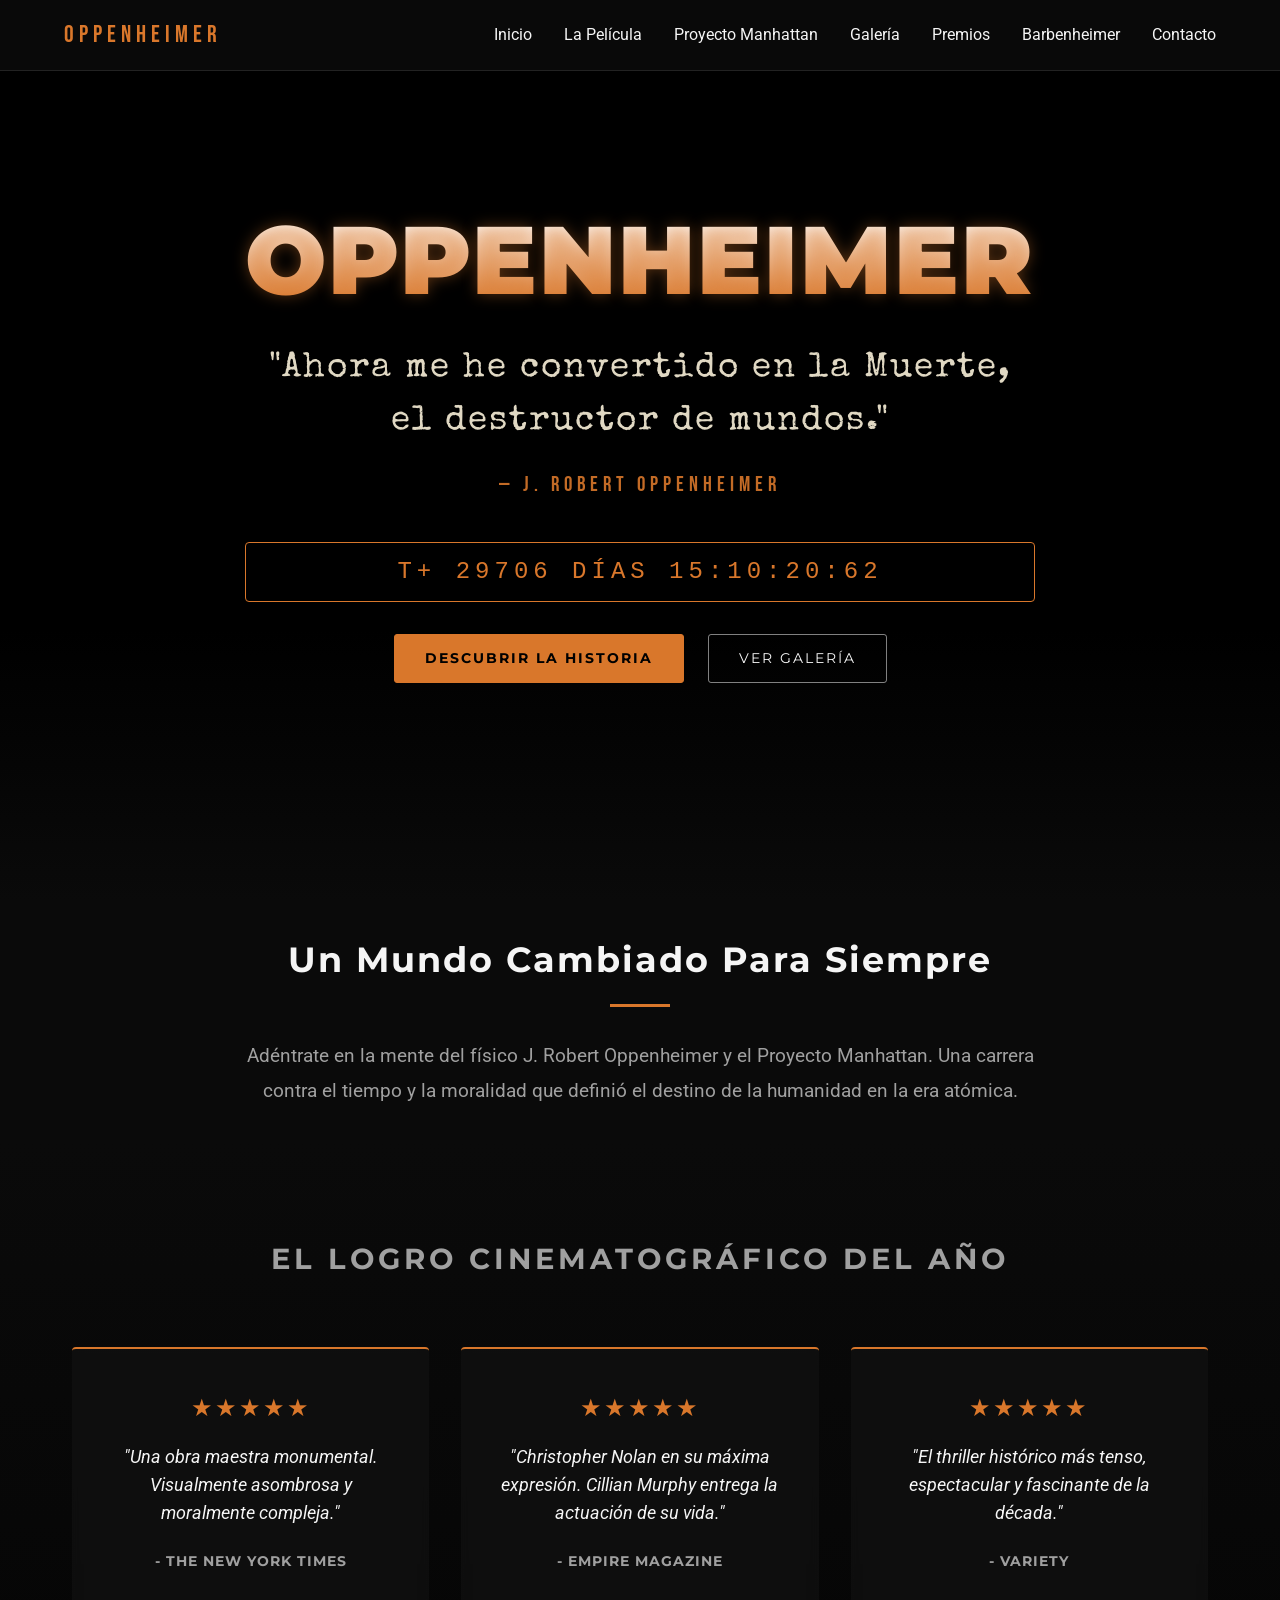
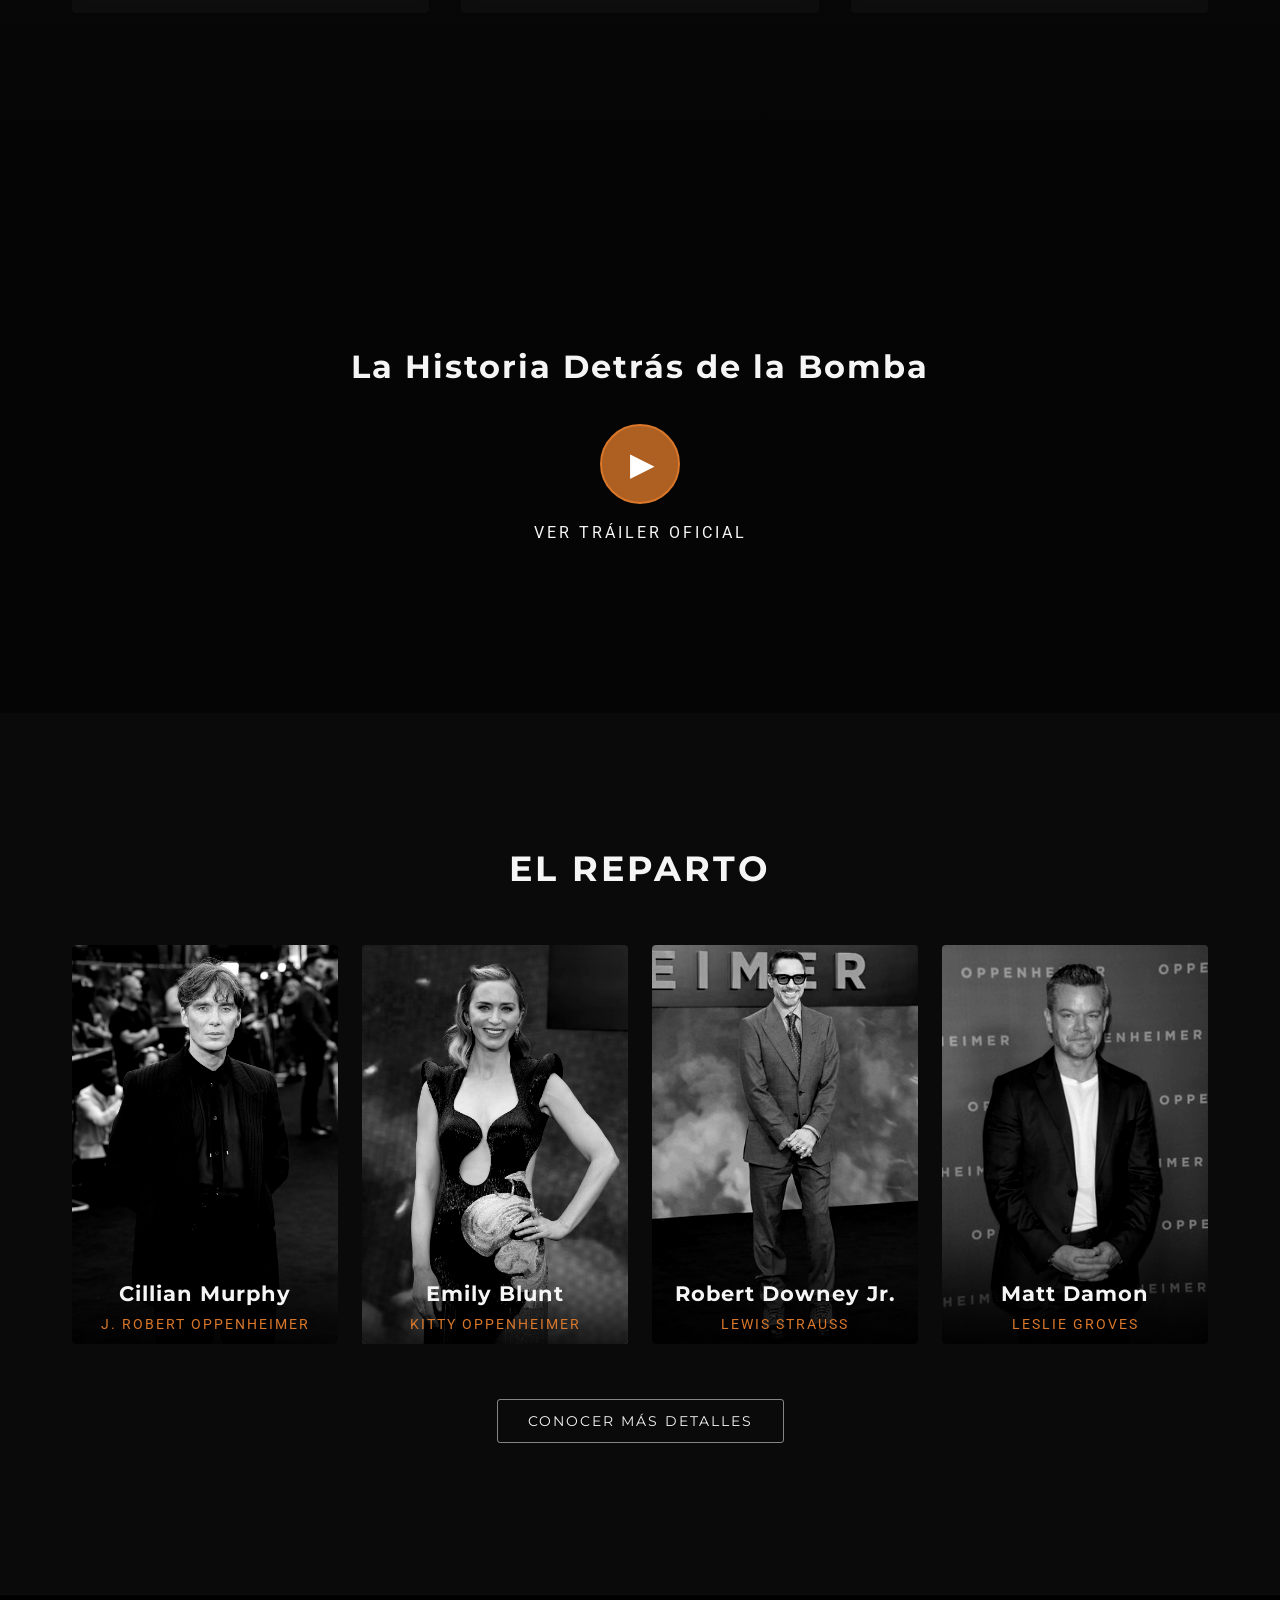
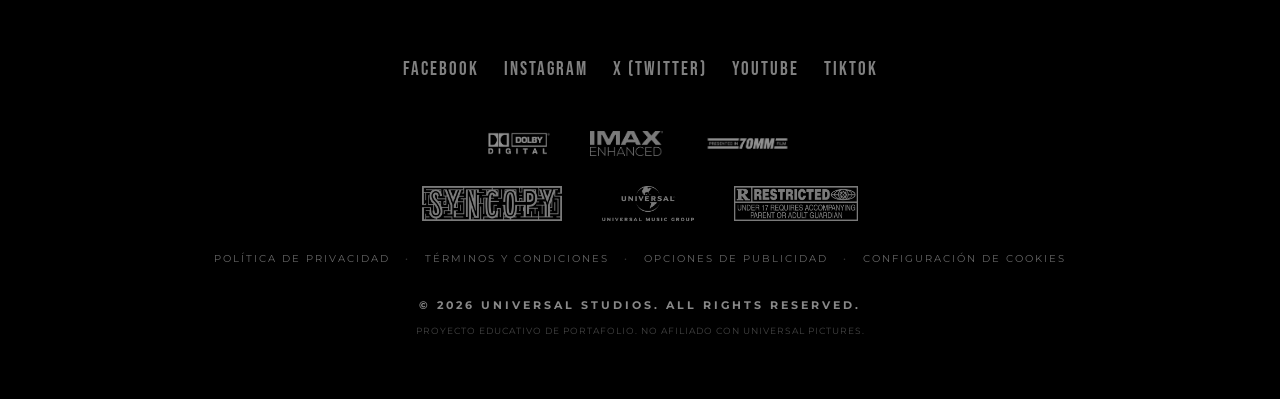
==== commit 900cbc03: "Actualizacion de Premios Se sumo un nuevo diseño, una pequeña galería, una pista de audio y un parte" ====
--- a/index.html
+++ b/index.html
@@ -35,7 +35,7 @@
     <main>
         <section class="hero">
             <video class="hero-video" autoplay loop muted playsinline>
-                <source src="img/Particles.mp4" type="video/mp4">
+                <source src="img/Particles (1).mp4" type="video/mp4">
             </video>
 
             <div class="hero-overlay"></div>
--- a/css/styles.css
+++ b/css/styles.css
@@ -1382,6 +1382,10 @@
     .footer-legal-nav .dot {
         display: none;
     }
+
+    .page-header {
+        margin-top: 150px; 
+    }
 }
 
 /* Movil pequeno (≤ 600px) */
@@ -1406,4 +1410,292 @@
 /* iPhone SE y similares */
 @media (max-width: 400px) {
     .hero-content .logo { letter-spacing: 1px; font-size: 1.8rem; }
+}
+
+/* ================= EFECTOS DE PÁGINA PREMIOS ================= */
+
+/* Efecto pulsante dorado detrás del Óscar */
+.oscar-glow {
+    position: relative;
+    display: inline-block;
+    margin-bottom: 1rem;
+}
+.oscar-glow::after {
+    content: '';
+    position: absolute;
+    top: 50%;
+    left: 50%;
+    transform: translate(-50%, -50%);
+    width: 180px;
+    height: 180px;
+    background: radial-gradient(circle, rgba(212, 175, 55, 0.3) 0%, rgba(0,0,0,0) 70%);
+    z-index: -1;
+    border-radius: 50%;
+    animation: pulse-glow 3s infinite alternate ease-in-out;
+}
+
+@keyframes pulse-glow {
+    0% { transform: translate(-50%, -50%) scale(0.9); opacity: 0.6; }
+    100% { transform: translate(-50%, -50%) scale(1.3); opacity: 1; }
+}
+
+/* Elevación y brillo para las tarjetas de premios */
+.award-card {
+    transition: transform 0.4s cubic-bezier(0.175, 0.885, 0.32, 1.275), box-shadow 0.4s ease;
+    border: 1px solid rgba(255, 255, 255, 0.05);
+    background: rgba(20, 20, 20, 0.6);
+    backdrop-filter: blur(10px);
+    position: relative;
+    overflow: hidden;
+}
+.award-card::before {
+    content: '';
+    position: absolute;
+    top: 0; left: 0; width: 100%; height: 3px;
+    background: linear-gradient(90deg, transparent, var(--oscar-gold, #d4af37), transparent);
+    transform: scaleX(0);
+    transition: transform 0.5s ease;
+}
+.award-card:hover {
+    transform: translateY(-12px);
+    box-shadow: 0 15px 35px rgba(0, 0, 0, 0.6), 0 0 20px rgba(212, 175, 55, 0.15);
+    border-color: rgba(212, 175, 55, 0.2);
+}
+.award-card:hover::before {
+    transform: scaleX(1);
+}
+.award-count {
+    text-shadow: 0 0 15px rgba(212, 175, 55, 0.6);
+    transition: transform 0.3s ease;
+}
+.award-card:hover .award-count {
+    transform: scale(1.1);
+}
+
+/* Rediseño del Cuadro de Honor */
+.winners-table {
+    border-collapse: separate;
+    border-spacing: 0 12px;
+    width: 100%;
+    max-width: 850px;
+    margin: 2rem auto;
+}
+.winners-table tr {
+    background: rgba(255, 255, 255, 0.02);
+    transition: all 0.3s ease;
+}
+.winners-table tr:hover {
+    background: rgba(212, 175, 55, 0.08);
+    transform: scale(1.02);
+    box-shadow: 0 4px 15px rgba(0, 0, 0, 0.3);
+}
+.winners-table td {
+    padding: 1.5rem;
+    border-bottom: 1px solid rgba(212, 175, 55, 0.1);
+    border-top: 1px solid rgba(255, 255, 255, 0.02);
+}
+.winners-table td:first-child {
+    border-left: 3px solid transparent;
+    border-top-left-radius: 8px;
+    border-bottom-left-radius: 8px;
+    transition: border-color 0.3s ease;
+}
+.winners-table tr:hover td:first-child {
+    border-left-color: var(--oscar-gold, #d4af37);
+}
+.winners-table td:last-child {
+    border-top-right-radius: 8px;
+    border-bottom-right-radius: 8px;
+}
+.winner-role {
+    font-family: 'Special Elite', monospace;
+    color: var(--oscar-gold, #d4af37);
+    letter-spacing: 2px;
+    text-transform: uppercase;
+    font-size: 0.95rem;
+    opacity: 0.9;
+}
+.winner-name {
+    font-size: 1.3rem;
+    font-weight: bold;
+    letter-spacing: 0.5px;
+}
+.laurel-icon {
+    font-size: 1.5rem;
+    filter: drop-shadow(0 0 5px rgba(212, 175, 55, 0.4));
+}
+
+/* ================= PARTÍCULAS DORADAS SUTILES (PREMIOS) ================= */
+#particles-container {
+    position: fixed; /* Se queda fijo aunque hagas scroll */
+    top: 0;
+    left: 0;
+    width: 100%;
+    height: 100%;
+    pointer-events: none; /* CRUCIAL: Evita que las partículas bloqueen clics o selección de texto */
+    z-index: 0; /* Se mantiene por detrás del texto y las tarjetas */
+    overflow: hidden;
+}
+
+.golden-particle {
+    position: absolute;
+    background-color: var(--oscar-gold, #d4af37);
+    border-radius: 50%;
+    opacity: 0;
+    animation: fall linear forwards;
+}
+
+@keyframes fall {
+    0% {
+        transform: translateY(-10vh) scale(0);
+        opacity: 0;
+    }
+    10% {
+        opacity: 0.4; /* Opacidad baja para que sea sutil */
+        transform: translateY(0) scale(1);
+    }
+    90% {
+        opacity: 0.4;
+    }
+    100% {
+        transform: translateY(110vh) scale(0.5);
+        opacity: 0;
+    }
+}
+
+/* ================= VIÑETAS PERSONALIZADAS ================= */
+.award-list {
+    list-style: none; /* Quitamos el punto por defecto */
+    padding-left: 0;
+}
+
+.award-list li {
+    position: relative;
+    padding-left: 1.5rem;
+    margin-bottom: 0.8rem;
+    color: rgba(255, 255, 255, 0.9);
+}
+
+.award-list li::before {
+    content: '✦'; /* Puedes cambiarlo por '★' o '❖' */
+    position: absolute;
+    left: 0;
+    top: 0px;
+    color: var(--oscar-gold, #d4af37);
+    font-size: 1.1rem;
+    text-shadow: 0 0 8px rgba(212, 175, 55, 0.6);
+}
+
+/* ================= CONTADOR GLOBAL DE PREMIOS ================= */
+.global-counter-container {
+    text-align: center;
+    margin: 3rem auto 1rem;
+    padding: 2rem;
+    background: radial-gradient(circle, rgba(212, 175, 55, 0.15) 0%, transparent 70%);
+}
+
+.counter-number {
+    font-family: 'Bebas Neue', sans-serif;
+    font-size: 5.5rem;
+    color: var(--oscar-gold, #d4af37);
+    line-height: 1;
+    text-shadow: 0 0 20px rgba(212, 175, 55, 0.5);
+    margin-bottom: 0.5rem;
+}
+
+.counter-label {
+    font-family: 'Montserrat', sans-serif;
+    font-size: 1.1rem;
+    text-transform: uppercase;
+    letter-spacing: 4px;
+    color: rgba(255, 255, 255, 0.8);
+    font-weight: 700;
+}
+
+/* ================= GALERÍA DE LA GALA (PREMIOS) ================= */
+.gala-section {
+    margin: 4rem auto;
+    max-width: 900px;
+    padding: 0 20px;
+}
+.gala-grid {
+    display: grid;
+    grid-template-columns: repeat(auto-fit, minmax(250px, 1fr));
+    gap: 20px;
+}
+.gala-item {
+    overflow: hidden;
+    border-radius: 8px;
+    border: 1px solid rgba(212, 175, 55, 0.2);
+    box-shadow: 0 10px 20px rgba(0,0,0,0.5);
+    transition: transform 0.3s ease, border-color 0.3s ease, box-shadow 0.3s ease;
+}
+.gala-item img {
+    width: 100%;
+    height: 100%;
+    object-fit: cover;
+    aspect-ratio: 16/9;
+    transition: transform 0.5s ease;
+}
+.gala-item:hover {
+    transform: translateY(-5px);
+    border-color: var(--oscar-gold, #d4af37);
+    box-shadow: 0 15px 25px rgba(212, 175, 55, 0.15);
+}
+.gala-item:hover img {
+    transform: scale(1.05);
+}
+
+/* ================= BOTÓN MUSICAL (EASTER EGG) ================= */
+.music-btn {
+    background: rgba(212, 175, 55, 0.1);
+    border: 1px solid var(--oscar-gold, #d4af37);
+    color: var(--oscar-gold, #d4af37);
+    border-radius: 50%;
+    width: 32px;
+    height: 32px;
+    margin-left: 15px;
+    cursor: pointer;
+    display: inline-flex;
+    align-items: center;
+    justify-content: center;
+    transition: all 0.3s ease;
+    vertical-align: middle;
+    font-size: 0.8rem;
+}
+.music-btn:hover {
+    background: var(--oscar-gold, #d4af37);
+    color: #000;
+    transform: scale(1.1);
+    box-shadow: 0 0 15px rgba(212, 175, 55, 0.4);
+}
+/* Clase que se activa mediante JS cuando la música suena */
+.music-btn.playing {
+    animation: pulse-music 1.5s infinite;
+    background: var(--oscar-gold, #d4af37);
+    color: #000;
+}
+@keyframes pulse-music {
+    0% { box-shadow: 0 0 0 0 rgba(212, 175, 55, 0.6); }
+    70% { box-shadow: 0 0 0 10px rgba(212, 175, 55, 0); }
+    100% { box-shadow: 0 0 0 0 rgba(212, 175, 55, 0); }
+}
+
+/* ================= SELECCIÓN DE TEXTO ================= */
+::selection {
+    background: var(--oscar-gold, #d4af37);
+    color: #111;
+    text-shadow: none;
+}
+::-moz-selection {
+    background: var(--oscar-gold, #d4af37);
+    color: #111;
+    text-shadow: none;
+}
+
+/* ================= PROTECCIÓN RESPONSIVE PARA LA TABLA ================= */
+.winners-section {
+    overflow-x: auto; /* Permite scroll horizontal solo si es estrictamente necesario */
+    -webkit-overflow-scrolling: touch; /* Hace que el scroll en móviles sea suave */
+    padding-bottom: 1rem; /* Espacio para la barra de scroll si aparece */
 }
